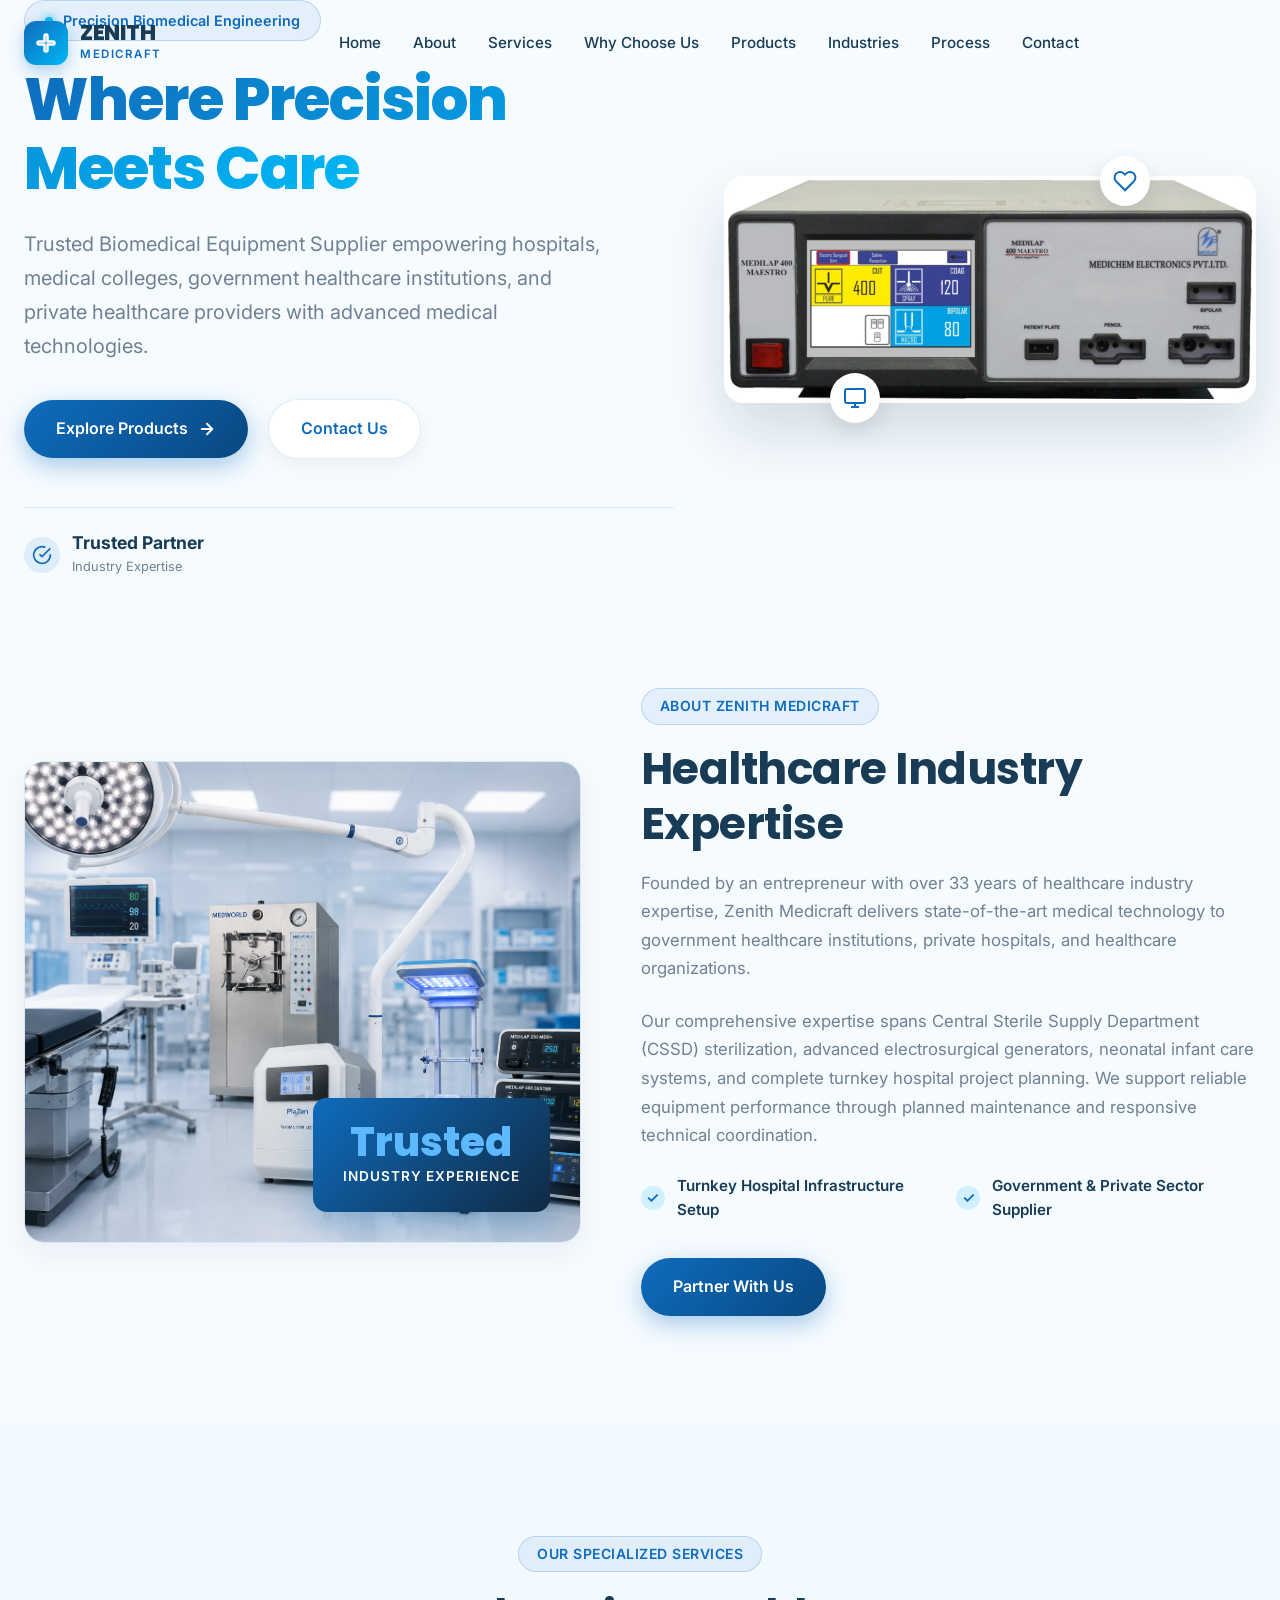
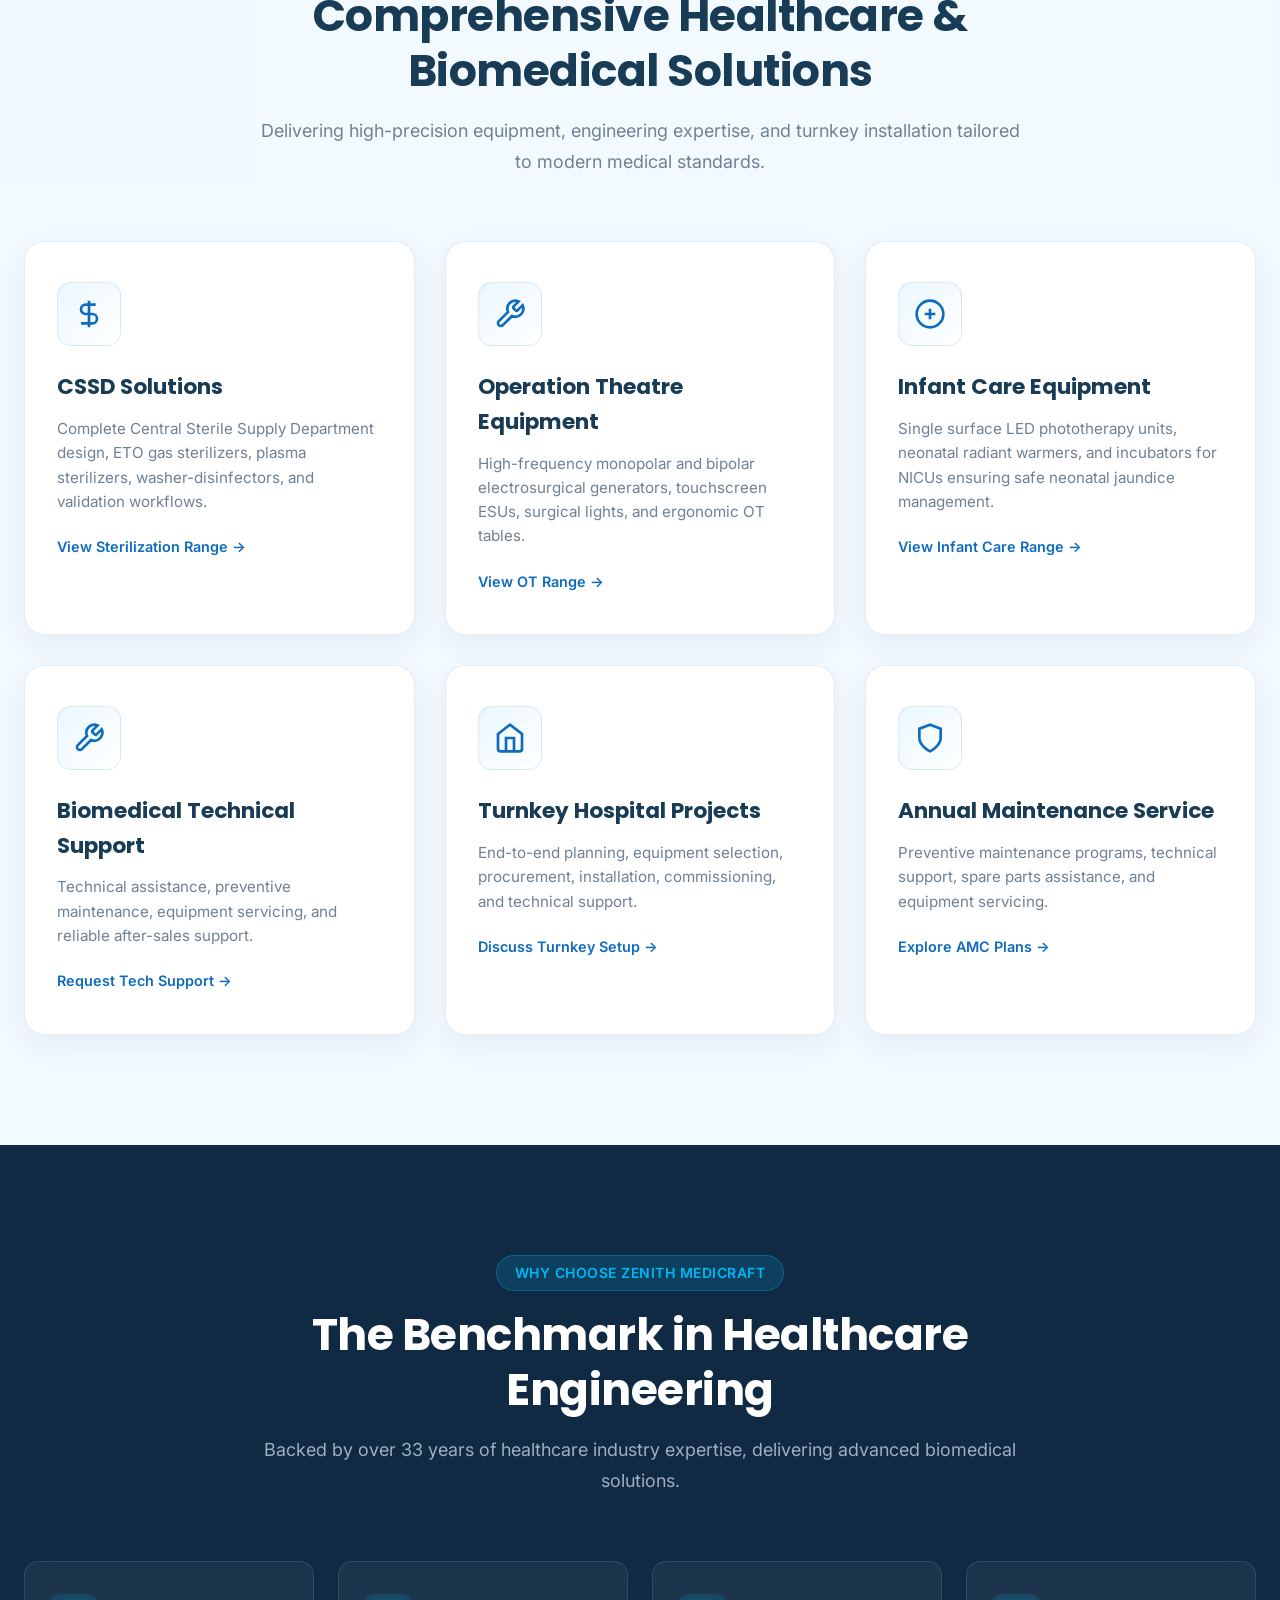
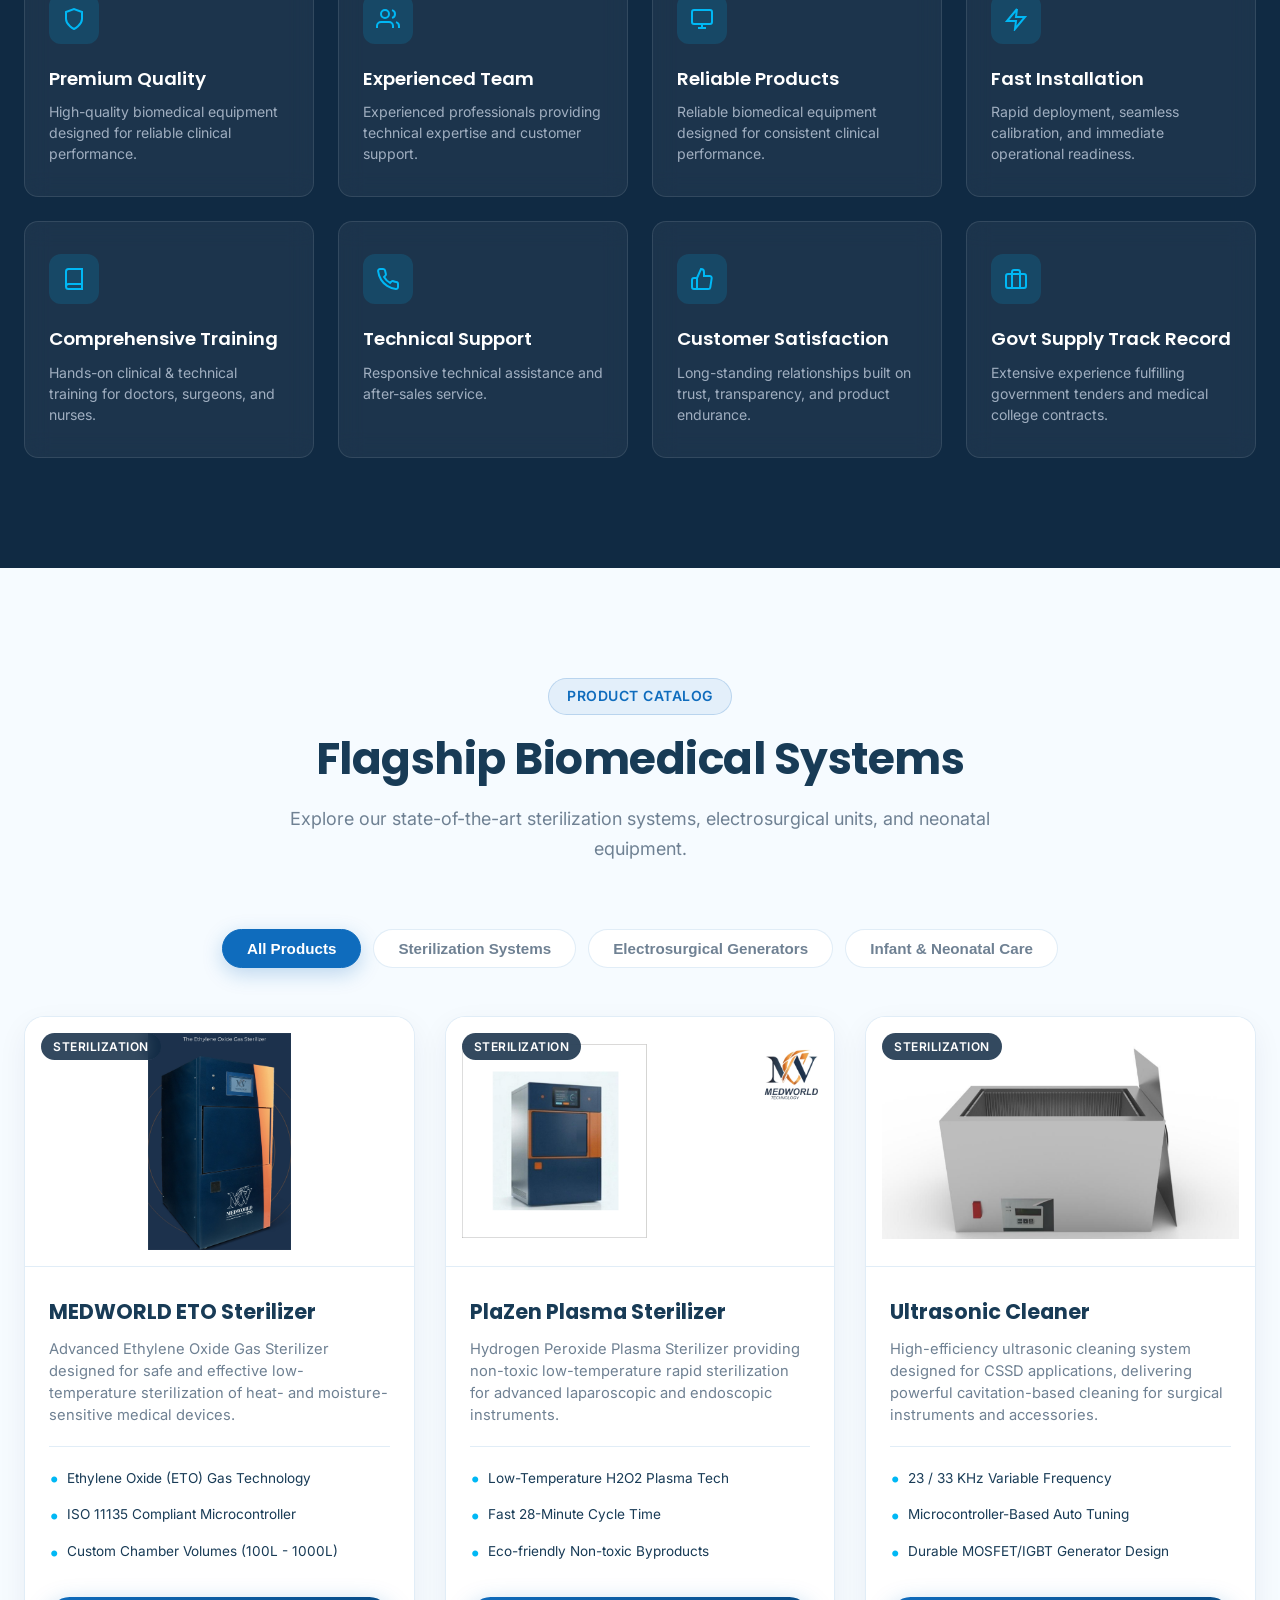
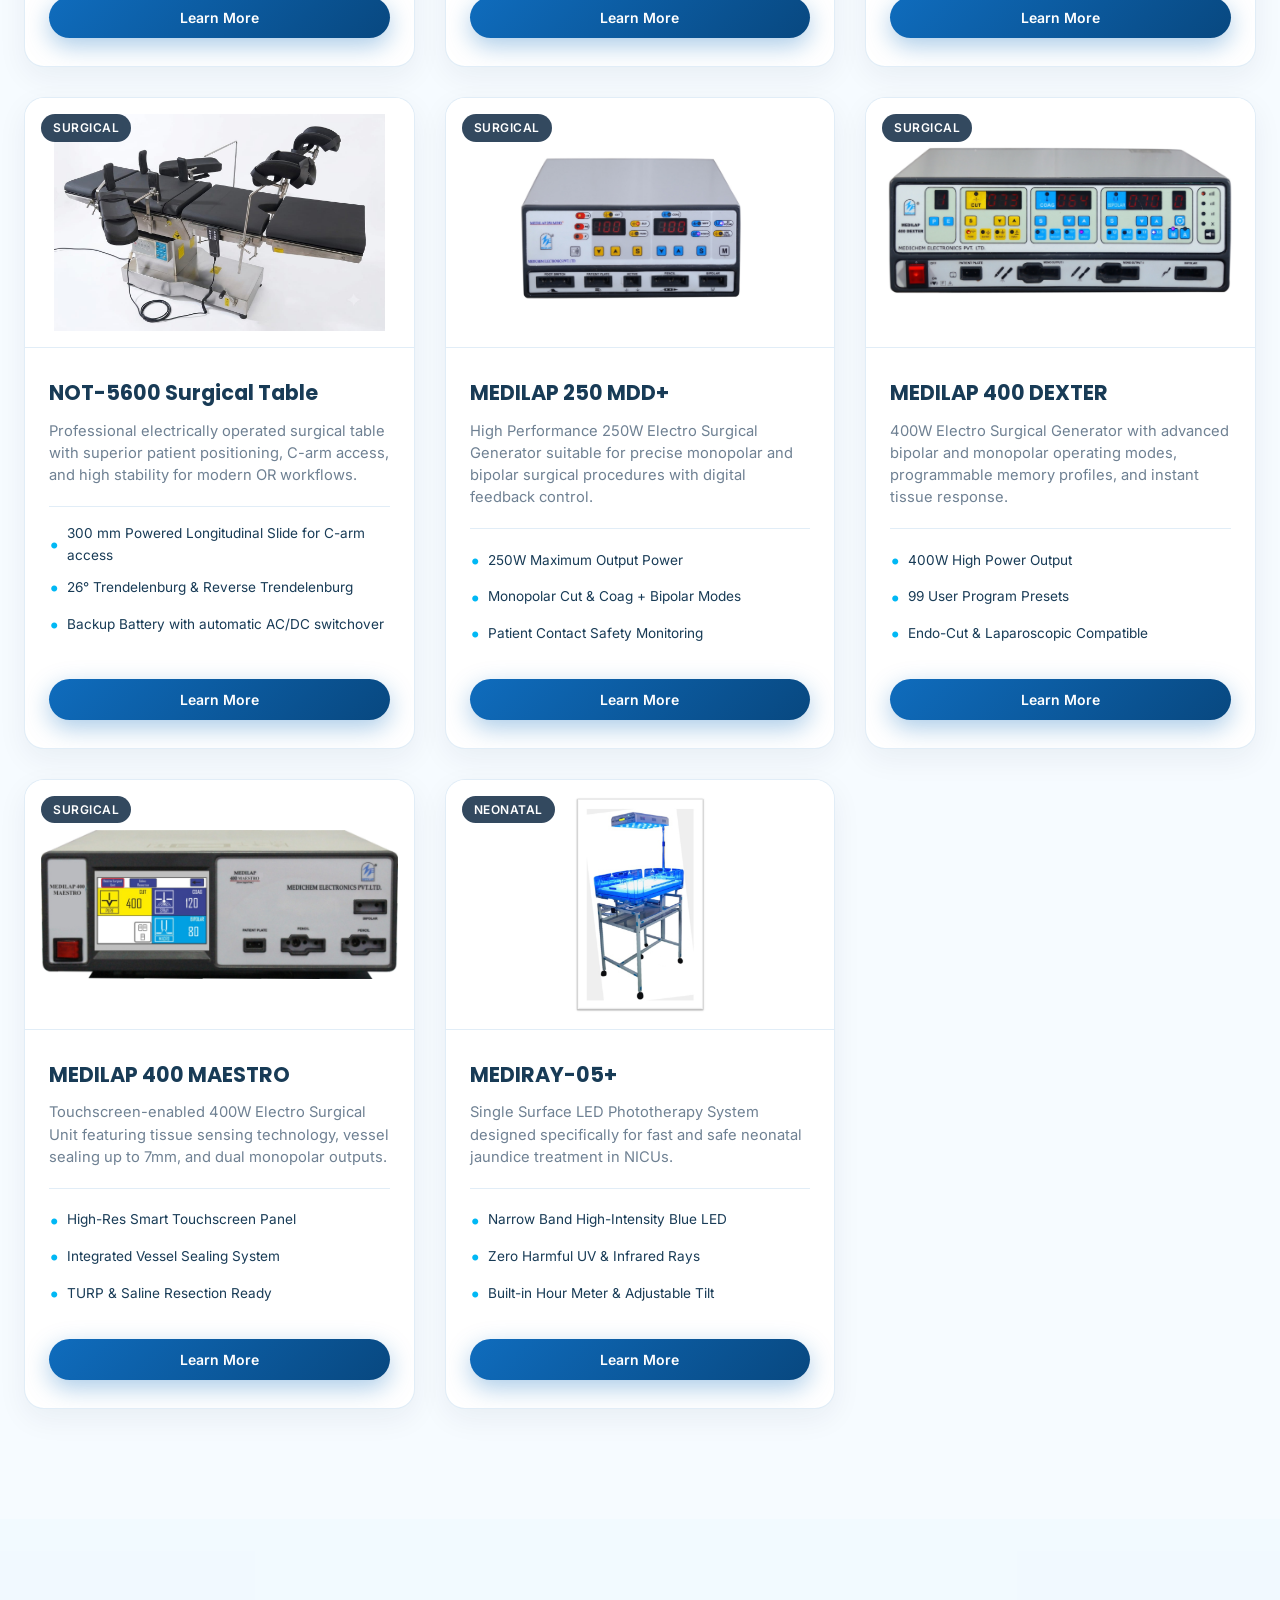
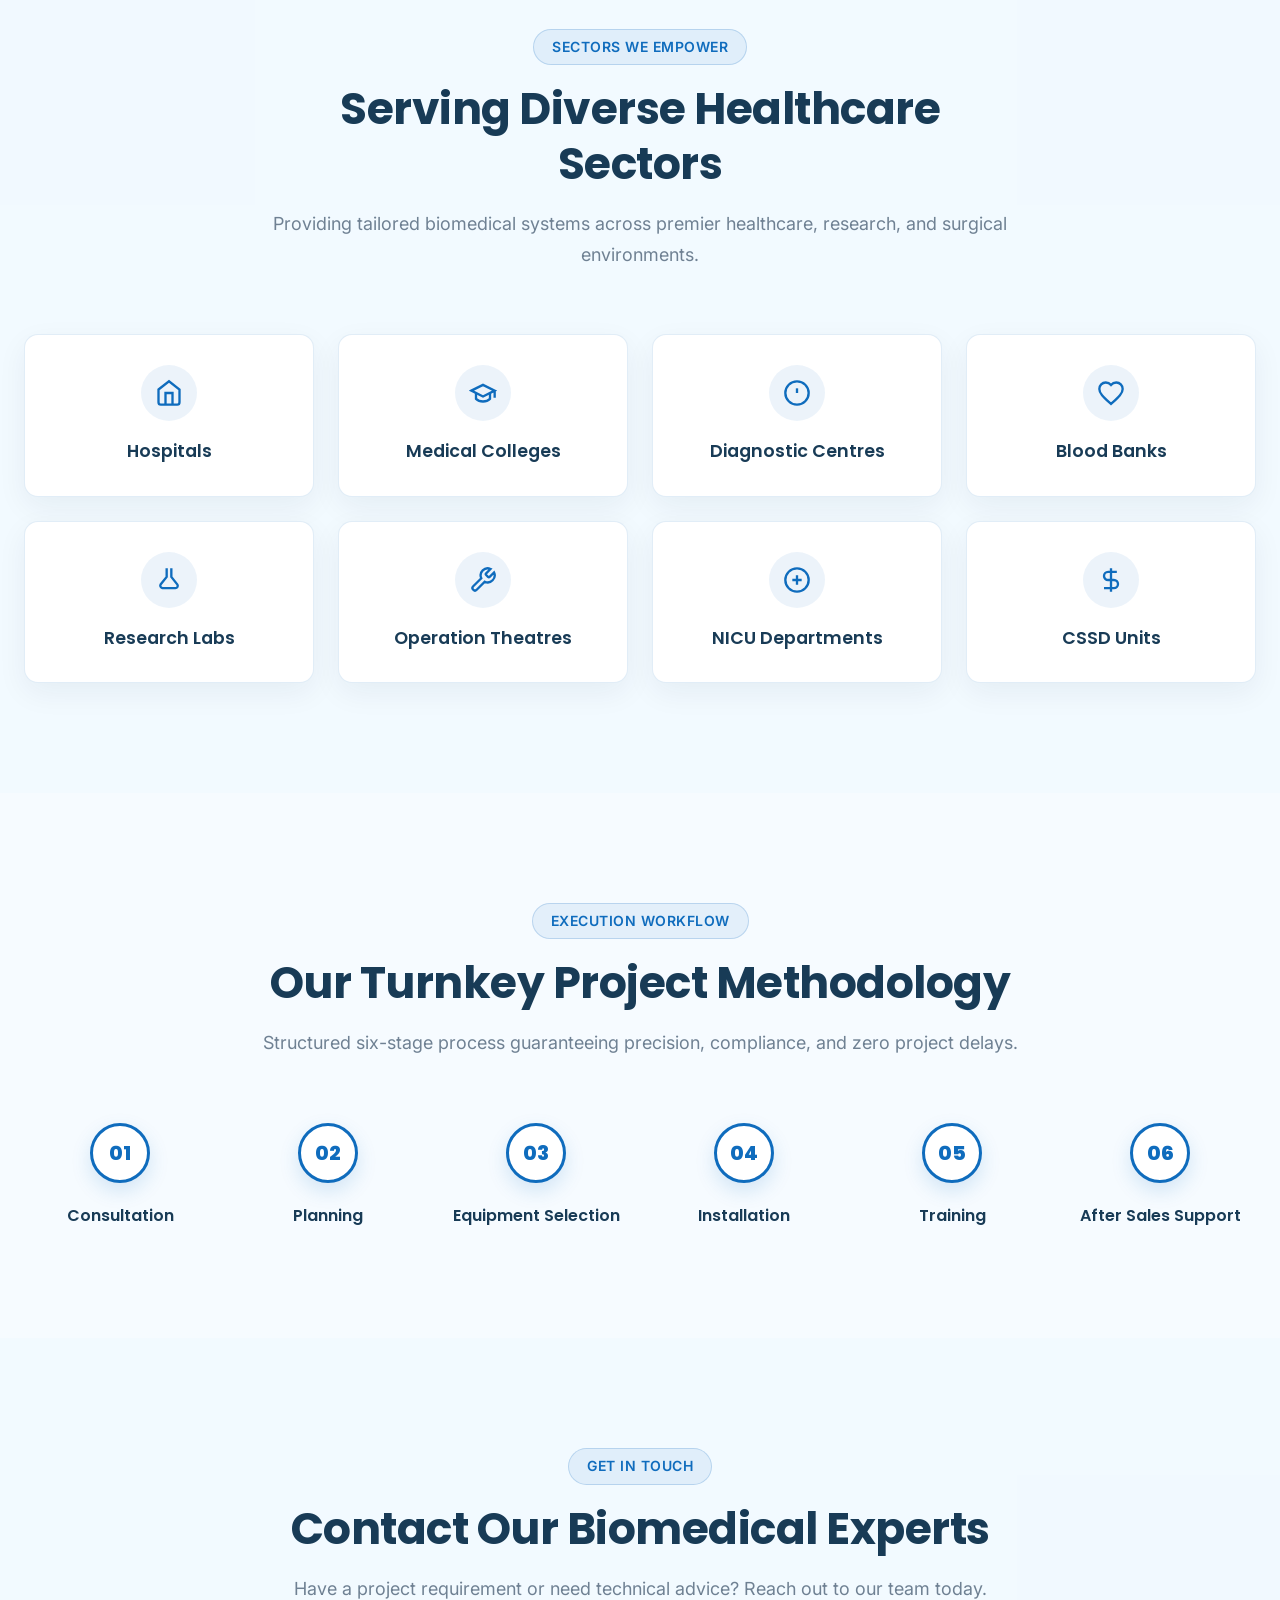
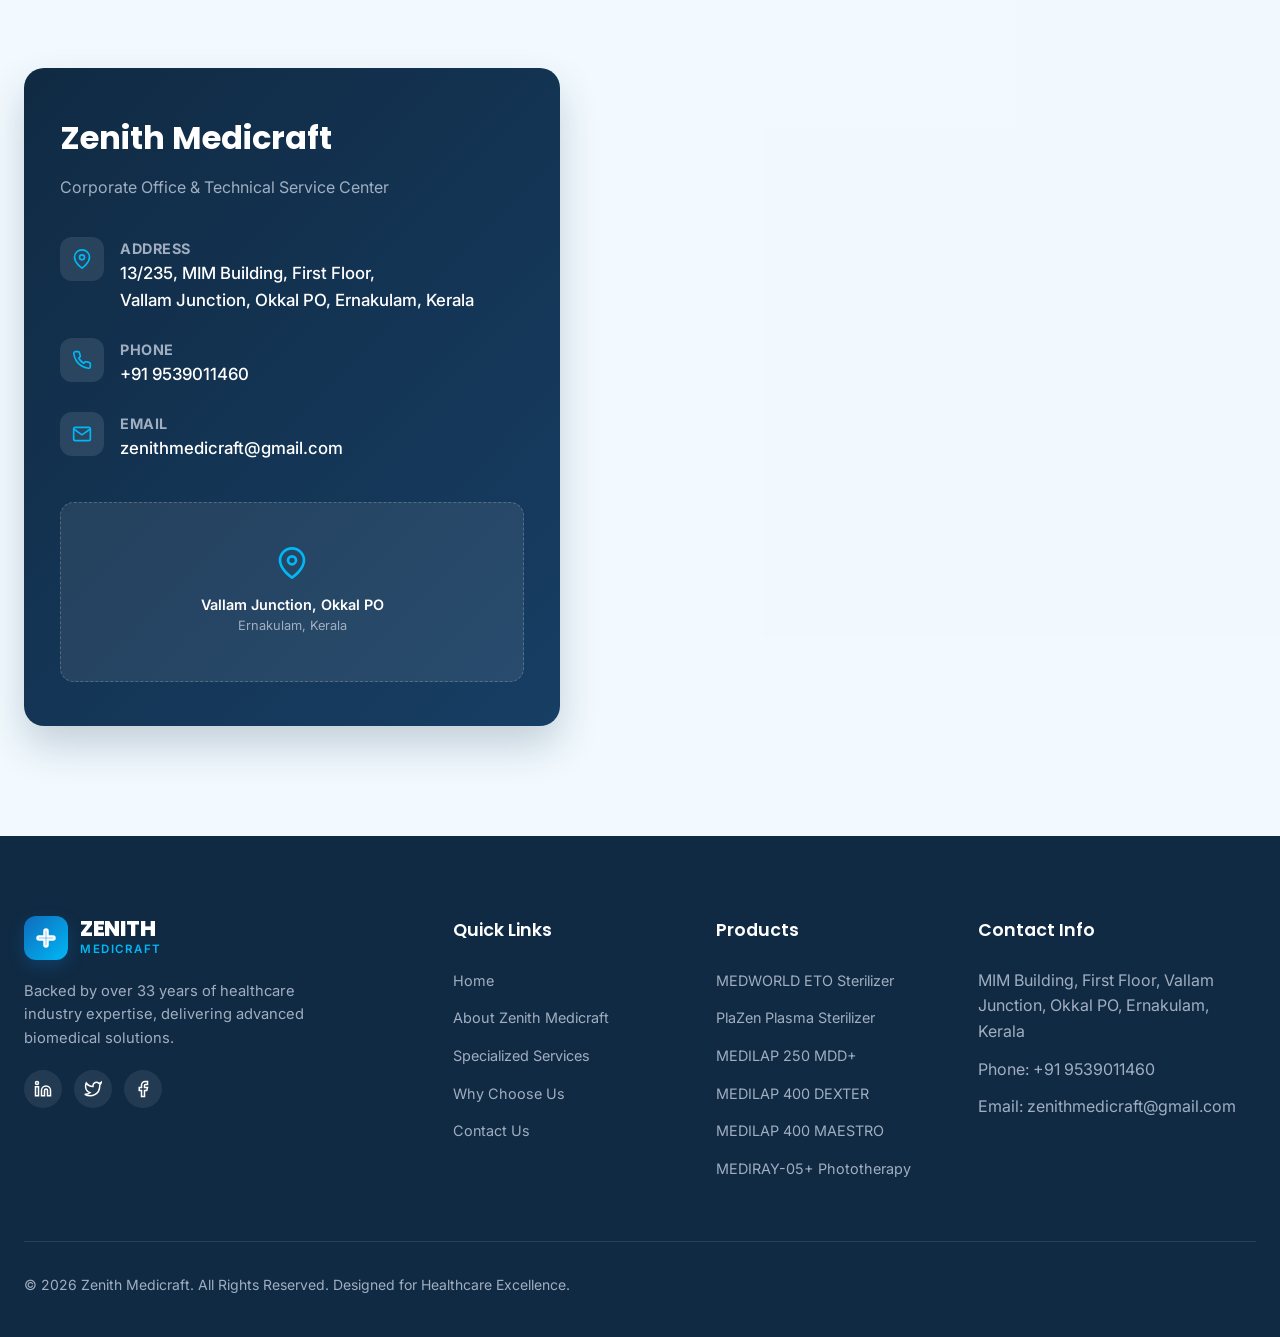
==== index.html @ 3202d935 "Small fix to product card / brochure links" ====
<!DOCTYPE html>
<html lang="en">
<head>
  <meta charset="UTF-8">
  <meta name="viewport" content="width=device-width, initial-scale=1.0">
  
  <!-- SEO & Social Meta Tags -->
  <title>Zenith Medicraft | Premium Biomedical Equipment & Healthcare Solutions Partner</title>
  <meta name="description" content="Trusted biomedical equipment supplier empowering hospitals, medical institutions, and healthcare providers with advanced medical technologies.">
  <meta name="keywords" content="Biomedical Equipment, ETO Sterilizer, Plasma Sterilizer, Electrosurgical Generator, Phototherapy, CSSD Solutions, Operation Theatre Equipment, Healthcare Partner Ernakulam Kerala">
  <meta name="author" content="Zenith Medicraft">

  <!-- Open Graph / Facebook -->
  <meta property="og:type" content="website">
  <meta property="og:title" content="Zenith Medicraft - Precision Biomedical Equipment & Healthcare Solutions">
  <meta property="og:description" content="Trusted biomedical equipment supplier empowering hospitals, medical institutions, and healthcare providers with advanced medical technologies.">
  <meta property="og:image" content="images/hero-collage.png">

  <!-- Twitter -->
  <meta name="twitter:card" content="summary_large_image">
  <meta name="twitter:title" content="Zenith Medicraft - Premium Biomedical Equipment">
  <meta name="twitter:description" content="Trusted Healthcare Solutions Partner for Government & Private Hospitals across India.">
  <meta name="twitter:image" content="images/hero-collage.png">

  <!-- Stylesheets -->
  <link rel="stylesheet" href="css/style.css">
  <link rel="stylesheet" href="css/animations.css">
  <link rel="stylesheet" href="css/responsive.css">

  <!-- Favicon -->
  <link rel="icon" type="image/svg+xml" href="data:image/svg+xml,<svg xmlns='http://www.w3.org/2000/svg' viewBox='0 0 24 24' fill='%230F6CBD'><path d='M19 10.5h-5.5V5c0-.83-.67-1.5-1.5-1.5s-1.5.67-1.5 1.5v5.5H5c-.83 0-1.5.67-1.5 1.5s.67 1.5 1.5 1.5h5.5V19c0 .83.67 1.5 1.5 1.5s1.5-.67 1.5-1.5v-5.5H19c.83 0 1.5-.67 1.5-1.5s-.67-1.5-1.5-1.5z'/></svg>">

  <!-- Schema.org Structured Data -->
  <script type="application/ld+json">
  {
    "@context": "https://schema.org",
    "@type": "MedicalBusiness",
    "name": "Zenith Medicraft",
    "description": "Trusted Biomedical Equipment Supplier & Healthcare Solutions Partner",
    "url": "https://zenithmedicraft.com",
    "telephone": "+919539011460",
    "email": "zenithmedicraft@gmail.com",
    "address": {
      "@type": "PostalAddress",
      "streetAddress": "13/235 MIM Building, First Floor, Vallam Junction",
      "addressLocality": "Okkal PO, Ernakulam",
      "addressRegion": "Kerala",
      "addressCountry": "India"
    }
  }
  </script>
</head>
<body>

  <!-- Preloader -->
  <div id="preloader">
    <div class="loader-logo">
      <svg class="heartbeat-icon" xmlns="http://www.w3.org/2000/svg" viewBox="0 0 24 24" fill="none" stroke="currentColor" stroke-width="2" stroke-linecap="round" stroke-linejoin="round">
        <path d="M22 12h-4l-3 9L9 3l-3 9H2"/>
      </svg>
      <span>ZENITH MEDICRAFT</span>
    </div>
    <div class="pulse-bar"></div>
  </div>

  <!-- Scroll Progress Indicator -->
  <div class="scroll-progress-container">
    <div class="scroll-progress-bar"></div>
  </div>

  <!-- Header / Navigation Bar -->
  <header class="navbar transparent">
    <div class="container nav-container">
      <a href="#home" class="nav-logo" aria-label="Zenith Medicraft Homepage">
        <div class="logo-icon-wrap">
          <svg xmlns="http://www.w3.org/2000/svg" width="24" height="24" viewBox="0 0 24 24" fill="none" stroke="currentColor" stroke-width="2.5" stroke-linecap="round" stroke-linejoin="round">
            <path d="M19 10.5h-5.5V5c0-.83-.67-1.5-1.5-1.5s-1.5.67-1.5 1.5v5.5H5c-.83 0-1.5.67-1.5 1.5s.67 1.5 1.5 1.5h5.5V19c0 .83.67 1.5 1.5 1.5s1.5-.67 1.5-1.5v-5.5H19c.83 0 1.5-.67 1.5-1.5s-.67-1.5-1.5-1.5z"/>
          </svg>
        </div>
        <div class="logo-text">
          <span class="logo-title">ZENITH</span>
          <span class="logo-subtitle">MEDICRAFT</span>
        </div>
      </a>

      <nav aria-label="Main Navigation">
        <ul class="nav-menu">
          <li><a href="#home" class="nav-link active">Home</a></li>
          <li><a href="#about" class="nav-link">About</a></li>
          <li><a href="#services" class="nav-link">Services</a></li>
          <li><a href="#why-us" class="nav-link">Why Choose Us</a></li>
          <li><a href="#products" class="nav-link">Products</a></li>
          <li><a href="#industries" class="nav-link">Industries</a></li>
          <li><a href="#process" class="nav-link">Process</a></li>
          <li><a href="#contact" class="nav-link">Contact</a></li>
        </ul>
      </nav>

      <div class="nav-actions">
        <button class="hamburger" id="hamburger" aria-label="Toggle Mobile Navigation">
          <span></span>
          <span></span>
          <span></span>
        </button>
      </div>
    </div>
  </header>

  <!-- Mobile Navigation Drawer Overlay -->
  <div class="mobile-menu-overlay" id="mobileOverlay"></div>
  <div class="mobile-menu" id="mobileMenu">
    <ul class="mobile-nav-list">
      <li><a href="#home" class="mobile-nav-link">Home</a></li>
      <li><a href="#about" class="mobile-nav-link">About Us</a></li>
      <li><a href="#services" class="mobile-nav-link">Services</a></li>
      <li><a href="#why-us" class="mobile-nav-link">Why Choose Us</a></li>
      <li><a href="#products" class="mobile-nav-link">Products</a></li>
      <li><a href="#industries" class="mobile-nav-link">Industries</a></li>
      <li><a href="#process" class="mobile-nav-link">Process</a></li>
      <li><a href="#contact" class="mobile-nav-link">Contact Us</a></li>
    </ul>
  </div>

  <main>
    <div class="container hero-grid">
        <div class="hero-content reveal-fade-right">
          <div class="hero-badge">
            <span class="hero-badge-pulse"></span>
            Precision Biomedical Engineering
          </div>

          <h1 class="hero-title">
            <span id="typingText" class="gradient-text">Where Precision Meets Care</span>
          </h1>

          <p class="hero-subtitle">
            Trusted Biomedical Equipment Supplier empowering hospitals, medical colleges, government healthcare institutions, and private healthcare providers with advanced medical technologies.
          </p>

          <div class="hero-actions">
            <a href="#products" class="btn btn-primary">
              Explore Products
              <svg xmlns="http://www.w3.org/2000/svg" width="18" height="18" viewBox="0 0 24 24" fill="none" stroke="currentColor" stroke-width="2.5" stroke-linecap="round" stroke-linejoin="round"><line x1="5" y1="12" x2="19" y2="12"></line><polyline points="12 5 19 12 12 19"></polyline></svg>
            </a>
            <a href="#contact" class="btn btn-secondary">Contact Us</a>
          </div>

          <div class="hero-trust-badges">
            <div class="trust-item">
              <div class="trust-icon">
                <svg xmlns="http://www.w3.org/2000/svg" width="20" height="20" viewBox="0 0 24 24" fill="none" stroke="currentColor" stroke-width="2"><path d="M22 11.08V12a10 10 0 1 1-5.93-9.14"/><polyline points="22 4 12 14.01 9 11.01"/></svg>
              </div>
              <div class="trust-text">
                <strong>Trusted Partner</strong>
                <span>Industry Expertise</span>
              </div>
            </div>
          </div>
        </div>

        <div class="hero-visual reveal-fade-left">
          <div class="hero-image-wrapper">
            <img src="images/hero-equipment.jpg" alt="Zenith Medicraft Biomedical Equipment" loading="eager" width="600" height="450">
          </div>

          <!-- Floating Badges -->
          <!-- Floating Medical Icons -->
          <div class="floating-svg-icon floating-svg-1">
            <svg xmlns="http://www.w3.org/2000/svg" width="24" height="24" viewBox="0 0 24 24" fill="none" stroke="currentColor" stroke-width="2"><path d="M20.84 4.61a5.5 5.5 0 0 0-7.78 0L12 5.67l-1.06-1.06a5.5 5.5 0 0 0-7.78 7.78l1.06 1.06L12 21.23l7.78-7.78 1.06-1.06a5.5 5.5 0 0 0 0-7.78z"/></svg>
          </div>
          <div class="floating-svg-icon floating-svg-2">
            <svg xmlns="http://www.w3.org/2000/svg" width="24" height="24" viewBox="0 0 24 24" fill="none" stroke="currentColor" stroke-width="2"><rect x="2" y="3" width="20" height="14" rx="2" ry="2"/><line x1="8" y1="21" x2="16" y2="21"/><line x1="12" y1="17" x2="12" y2="21"/></svg>
          </div>
        </div>
      </div>

      <div class="wave-divider">
        <svg viewBox="0 0 1200 120" preserveAspectRatio="none">
          <path d="M0,0 C150,90 350,-40 500,40 C650,120 900,10 1200,60 L1200,120 L0,120 Z" fill="#F6FBFF"></path>
        </svg>
      </div>
    </section>

    <!-- ABOUT SECTION -->
    <section id="about" class="section-padding">
      <div class="container">
        <div class="about-grid">
          <div class="about-image-column reveal-fade-right">
            <div class="about-image-card">
              <img src="images/theme-image.png" alt="Zenith Medicraft Biomedical Equipment" loading="lazy" width="550" height="480">
              <div class="about-experience-badge">
                <h3>Trusted</h3>
                <p>Industry Experience</p>
              </div>
            </div>
          </div>

          <div class="about-content-column reveal-fade-left">
            <div class="section-badge">About Zenith Medicraft</div>
            <h2 class="section-title">Healthcare Industry Expertise</h2>
            <p class="about-text">
              Founded by an entrepreneur with over 33 years of healthcare industry expertise, Zenith Medicraft delivers state-of-the-art medical technology to government healthcare institutions, private hospitals, and healthcare organizations.
            </p>
            <p class="about-text">
              Our comprehensive expertise spans Central Sterile Supply Department (CSSD) sterilization, advanced electrosurgical generators, neonatal infant care systems, and complete turnkey hospital project planning. We support reliable equipment performance through planned maintenance and responsive technical coordination.
            </p>

            <ul class="about-features-list">
              <li class="about-feature-item">
                <div class="feature-check-icon">✓</div>
                Turnkey Hospital Infrastructure Setup
              </li>
              <li class="about-feature-item">
                <div class="feature-check-icon">✓</div>
                Government & Private Sector Supplier
              </li>
            </ul>

            <a href="#contact" class="btn btn-primary">Partner With Us</a>
          </div>
        </div>

      </div>
    </section>

    <!-- SERVICES SECTION -->
    <section id="services" class="section-padding" style="background: rgba(234, 247, 255, 0.4);">
      <div class="container">
        <div class="section-header reveal-fade-up">
          <div class="section-badge">Our Specialized Services</div>
          <h2 class="section-title">Comprehensive Healthcare & Biomedical Solutions</h2>
          <p class="section-subtitle">Delivering high-precision equipment, engineering expertise, and turnkey installation tailored to modern medical standards.</p>
        </div>

        <div class="services-grid">
          <!-- Service 1 -->
          <div class="service-card reveal-fade-up">
            <div class="service-icon-wrapper">
              <svg xmlns="http://www.w3.org/2000/svg" width="32" height="32" viewBox="0 0 24 24" fill="none" stroke="currentColor" stroke-width="2"><path d="M12 2v20M17 5H9.5a3.5 3.5 0 0 0 0 7h5a3.5 3.5 0 0 1 0 7H6"/></svg>
            </div>
            <h3 class="service-title">CSSD Solutions</h3>
            <p class="service-desc">Complete Central Sterile Supply Department design, ETO gas sterilizers, plasma sterilizers, washer-disinfectors, and validation workflows.</p>
            <a href="#products" class="service-link">View Sterilization Range &rarr;</a>
          </div>

          <!-- Service 2 -->
          <div class="service-card reveal-fade-up delay-100">
            <div class="service-icon-wrapper">
              <svg xmlns="http://www.w3.org/2000/svg" width="32" height="32" viewBox="0 0 24 24" fill="none" stroke="currentColor" stroke-width="2"><path d="M14.7 6.3a1 1 0 0 0 0 1.4l1.6 1.6a1 1 0 0 0 1.4 0l3.77-3.77a6 6 0 0 1-7.94 7.94l-6.91 6.91a2.12 2.12 0 0 1-3-3l6.91-6.91a6 6 0 0 1 7.94-7.94l-3.76 3.76z"/></svg>
            </div>
            <h3 class="service-title">Operation Theatre Equipment</h3>
            <p class="service-desc">High-frequency monopolar and bipolar electrosurgical generators, touchscreen ESUs, surgical lights, and ergonomic OT tables.</p>
            <a href="#products" class="service-link">View OT Range &rarr;</a>
          </div>

          <!-- Service 3 -->
          <div class="service-card reveal-fade-up delay-200">
            <div class="service-icon-wrapper">
              <svg xmlns="http://www.w3.org/2000/svg" width="32" height="32" viewBox="0 0 24 24" fill="none" stroke="currentColor" stroke-width="2"><circle cx="12" cy="12" r="10"/><path d="M12 8v8M8 12h8"/></svg>
            </div>
            <h3 class="service-title">Infant Care Equipment</h3>
            <p class="service-desc">Single surface LED phototherapy units, neonatal radiant warmers, and incubators for NICUs ensuring safe neonatal jaundice management.</p>
            <a href="#products" class="service-link">View Infant Care Range &rarr;</a>
          </div>

          <!-- Service 4 -->
          <div class="service-card reveal-fade-up">
            <div class="service-icon-wrapper">
              <svg xmlns="http://www.w3.org/2000/svg" width="32" height="32" viewBox="0 0 24 24" fill="none" stroke="currentColor" stroke-width="2"><path d="M14.7 6.3a1 1 0 0 0 0 1.4l1.6 1.6a1 1 0 0 0 1.4 0l3.77-3.77a6 6 0 0 1-7.94 7.94l-6.91 6.91a2.12 2.12 0 0 1-3-3l6.91-6.91a6 6 0 0 1 7.94-7.94l-3.76 3.76z"/></svg>
            </div>
            <h3 class="service-title">Biomedical Technical Support</h3>
            <p class="service-desc">Technical assistance, preventive maintenance, equipment servicing, and reliable after-sales support.</p>
            <a href="#contact" class="service-link">Request Tech Support &rarr;</a>
          </div>

          <!-- Service 5 -->
          <div class="service-card reveal-fade-up delay-100">
            <div class="service-icon-wrapper">
              <svg xmlns="http://www.w3.org/2000/svg" width="32" height="32" viewBox="0 0 24 24" fill="none" stroke="currentColor" stroke-width="2"><path d="M3 9l9-7 9 7v11a2 2 0 0 1-2 2H5a2 2 0 0 1-2-2z"/><polyline points="9 22 9 12 15 12 15 22"/></svg>
            </div>
            <h3 class="service-title">Turnkey Hospital Projects</h3>
            <p class="service-desc">End-to-end planning, equipment selection, procurement, installation, commissioning, and technical support.</p>
            <a href="#contact" class="service-link">Discuss Turnkey Setup &rarr;</a>
          </div>

          <!-- Service 6 -->
          <div class="service-card reveal-fade-up delay-200">
            <div class="service-icon-wrapper">
              <svg xmlns="http://www.w3.org/2000/svg" width="32" height="32" viewBox="0 0 24 24" fill="none" stroke="currentColor" stroke-width="2"><path d="M12 22s8-4 8-10V5l-8-3-8 3v7c0 6 8 10 8 10z"/></svg>
            </div>
            <h3 class="service-title">Annual Maintenance Service</h3>
            <p class="service-desc">Preventive maintenance programs, technical support, spare parts assistance, and equipment servicing.</p>
            <a href="#contact" class="service-link">Explore AMC Plans &rarr;</a>
          </div>
        </div>
      </div>
    </section>

    <!-- WHY CHOOSE US SECTION -->
    <section id="why-us" class="why-us-section section-padding">
      <div class="container">
        <div class="section-header reveal-fade-up">
          <div class="section-badge" style="background: rgba(0, 184, 245, 0.15); border-color: rgba(0, 184, 245, 0.3); color: var(--accent);">Why Choose Zenith Medicraft</div>
          <h2 class="section-title">The Benchmark in Healthcare Engineering</h2>
          <p class="section-subtitle">Backed by over 33 years of healthcare industry expertise, delivering advanced biomedical solutions.</p>
        </div>

        <div class="why-grid">
          <div class="why-card reveal-fade-up">
            <div class="why-icon">
              <svg xmlns="http://www.w3.org/2000/svg" width="24" height="24" viewBox="0 0 24 24" fill="none" stroke="currentColor" stroke-width="2"><path d="M12 22s8-4 8-10V5l-8-3-8 3v7c0 6 8 10 8 10z"/></svg>
            </div>
            <h4>Premium Quality</h4>
            <p>High-quality biomedical equipment designed for reliable clinical performance.</p>
          </div>

          <div class="why-card reveal-fade-up delay-100">
            <div class="why-icon">
              <svg xmlns="http://www.w3.org/2000/svg" width="24" height="24" viewBox="0 0 24 24" fill="none" stroke="currentColor" stroke-width="2"><path d="M17 21v-2a4 4 0 0 0-4-4H5a4 4 0 0 0-4 4v2"/><circle cx="9" cy="7" r="4"/><path d="M23 21v-2a4 4 0 0 0-3-3.87"/><path d="M16 3.13a4 4 0 0 1 0 7.75"/></svg>
            </div>
            <h4>Experienced Team</h4>
            <p>Experienced professionals providing technical expertise and customer support.</p>
          </div>

          <div class="why-card reveal-fade-up delay-200">
            <div class="why-icon">
              <svg xmlns="http://www.w3.org/2000/svg" width="24" height="24" viewBox="0 0 24 24" fill="none" stroke="currentColor" stroke-width="2"><rect x="2" y="3" width="20" height="14" rx="2" ry="2"/><line x1="8" y1="21" x2="16" y2="21"/><line x1="12" y1="17" x2="12" y2="21"/></svg>
            </div>
            <h4>Reliable Products</h4>
            <p>Reliable biomedical equipment designed for consistent clinical performance.</p>
          </div>

          <div class="why-card reveal-fade-up delay-300">
            <div class="why-icon">
              <svg xmlns="http://www.w3.org/2000/svg" width="24" height="24" viewBox="0 0 24 24" fill="none" stroke="currentColor" stroke-width="2"><polyline points="13 2 3 14 12 14 11 22 21 10 12 10 13 2"/></svg>
            </div>
            <h4>Fast Installation</h4>
            <p>Rapid deployment, seamless calibration, and immediate operational readiness.</p>
          </div>

          <div class="why-card reveal-fade-up">
            <div class="why-icon">
              <svg xmlns="http://www.w3.org/2000/svg" width="24" height="24" viewBox="0 0 24 24" fill="none" stroke="currentColor" stroke-width="2"><path d="M4 19.5A2.5 2.5 0 0 1 6.5 17H20"/><path d="M6.5 2H20v20H6.5A2.5 2.5 0 0 1 4 19.5v-15A2.5 2.5 0 0 1 6.5 2z"/></svg>
            </div>
            <h4>Comprehensive Training</h4>
            <p>Hands-on clinical & technical training for doctors, surgeons, and nurses.</p>
          </div>

          <div class="why-card reveal-fade-up delay-100">
            <div class="why-icon">
              <svg xmlns="http://www.w3.org/2000/svg" width="24" height="24" viewBox="0 0 24 24" fill="none" stroke="currentColor" stroke-width="2"><path d="M22 16.92v3a2 2 0 0 1-2.18 2 19.79 19.79 0 0 1-8.63-3.07 19.5 19.5 0 0 1-6-6 19.79 19.79 0 0 1-3.07-8.67A2 2 0 0 1 4.11 2h3a2 2 0 0 1 2 1.72 12.84 12.84 0 0 0 .7 2.81 2 2 0 0 1-.45 2.11L8.09 9.91a16 16 0 0 0 6 6l1.27-1.27a2 2 0 0 1 2.11-.45 12.84 12.84 0 0 0 2.81.7A2 2 0 0 1 22 16.92z"/></svg>
            </div>
            <h4>Technical Support</h4>
            <p>Responsive technical assistance and after-sales service.</p>
          </div>

          <div class="why-card reveal-fade-up delay-200">
            <div class="why-icon">
              <svg xmlns="http://www.w3.org/2000/svg" width="24" height="24" viewBox="0 0 24 24" fill="none" stroke="currentColor" stroke-width="2"><path d="M14 9V5a3 3 0 0 0-3-3l-4 9v11h11.28a2 2 0 0 0 2-1.7l1.38-9a2 2 0 0 0-2-2.3zM7 22H4a2 2 0 0 1-2-2v-7a2 2 0 0 1 2-2h3"/></svg>
            </div>
            <h4>Customer Satisfaction</h4>
            <p>Long-standing relationships built on trust, transparency, and product endurance.</p>
          </div>

          <div class="why-card reveal-fade-up delay-300">
            <div class="why-icon">
              <svg xmlns="http://www.w3.org/2000/svg" width="24" height="24" viewBox="0 0 24 24" fill="none" stroke="currentColor" stroke-width="2"><rect x="2" y="7" width="20" height="14" rx="2" ry="2"/><path d="M16 21V5a2 2 0 0 0-2-2h-4a2 2 0 0 0-2 2v16"/></svg>
            </div>
            <h4>Govt Supply Track Record</h4>
            <p>Extensive experience fulfilling government tenders and medical college contracts.</p>
          </div>
        </div>
      </div>
    </section>

    <!-- PRODUCTS SHOWCASE SECTION -->
    <section id="products" class="section-padding">
      <div class="container">
        <div class="section-header reveal-fade-up">
          <div class="section-badge">Product Catalog</div>
          <h2 class="section-title">Flagship Biomedical Systems</h2>
          <p class="section-subtitle">Explore our state-of-the-art sterilization systems, electrosurgical units, and neonatal equipment.</p>
        </div>

        <!-- Filter Tabs -->
        <div class="product-filters reveal-fade-up">
          <button class="filter-btn active" data-filter="all">All Products</button>
          <button class="filter-btn" data-filter="sterilization">Sterilization Systems</button>
          <button class="filter-btn" data-filter="electrosurgical">Electrosurgical Generators</button>
          <button class="filter-btn" data-filter="infantcare">Infant & Neonatal Care</button>
        </div>

        <!-- Products Grid -->
        <div class="products-grid">
          <!-- PRODUCT 1 -->
          <article class="product-card reveal-fade-up" data-category="sterilization">
            <div class="product-image-wrap">
              <span class="product-tag">Sterilization</span>
              <img src="images/eto-sterilizer.jpg" alt="MEDWORLD ETO Sterilizer" loading="lazy" width="400" height="240">
            </div>
            <div class="product-content">
              <h3 class="product-title">MEDWORLD ETO Sterilizer</h3>
              <p class="product-desc">Advanced Ethylene Oxide Gas Sterilizer designed for safe and effective low-temperature sterilization of heat- and moisture-sensitive medical devices.</p>
              <ul class="product-specs">
                <li>Ethylene Oxide (ETO) Gas Technology</li>
                <li>ISO 11135 Compliant Microcontroller</li>
                <li>Custom Chamber Volumes (100L - 1000L)</li>
              </ul>
              <div class="product-actions">
                <!-- <a href="brochures/MEDWORLD BROCHURE 01-1 (1).pdf" target="_blank" class="btn btn-secondary">View Brochure</a> -->
                <button class="btn btn-primary btn-learn-more" data-product-id="1">Learn More</button>
              </div>
            </div>
          </article>

          <!-- PRODUCT 2 -->
          <article class="product-card reveal-fade-up delay-100" data-category="sterilization">
            <div class="product-image-wrap">
              <span class="product-tag">Sterilization</span>
              <img src="images/plasma-sterilizer.jpg" alt="PlaZen Plasma Sterilizer" loading="lazy" width="400" height="240">
            </div>
            <div class="product-content">
              <h3 class="product-title">PlaZen Plasma Sterilizer</h3>
              <p class="product-desc">Hydrogen Peroxide Plasma Sterilizer providing non-toxic low-temperature rapid sterilization for advanced laparoscopic and endoscopic instruments.</p>
              <ul class="product-specs">
                <li>Low-Temperature H2O2 Plasma Tech</li>
                <li>Fast 28-Minute Cycle Time</li>
                <li>Eco-friendly Non-toxic Byproducts</li>
              </ul>
              <div class="product-actions">
                <!-- <a href="brochures/PlaZen MEDWORLD_New-1 (1).pdf" target="_blank" class="btn btn-secondary">View Brochure</a> -->
                <button class="btn btn-primary btn-learn-more" data-product-id="2">Learn More</button>
              </div>
            </div>
          </article>

          <!-- PRODUCT 3 -->
          <article class="product-card reveal-fade-up" data-category="sterilization">
            <div class="product-image-wrap">
              <span class="product-tag">Sterilization</span>
              <img src="images/ultrasonic cleaner.png" alt="Ultrasonic Cleaner" loading="lazy" width="400" height="240">
            </div>
            <div class="product-content">
              <h3 class="product-title">Ultrasonic Cleaner</h3>
              <p class="product-desc">High-efficiency ultrasonic cleaning system designed for CSSD applications, delivering powerful cavitation-based cleaning for surgical instruments and accessories.</p>
              <ul class="product-specs">
                <li>23 / 33 KHz Variable Frequency</li>
                <li>Microcontroller-Based Auto Tuning</li>
                <li>Durable MOSFET/IGBT Generator Design</li>
              </ul>
              <div class="product-actions">
                <!-- <a href="#contact" class="btn btn-secondary">Request Brochure</a> -->
                <button class="btn btn-primary btn-learn-more" data-product-id="7">Learn More</button>
              </div>
            </div>
          </article>

          <article class="product-card reveal-fade-up delay-100" data-category="surgical">
            <div class="product-image-wrap">
              <span class="product-tag">Surgical</span>
              <img src="images/operatio theatre tables.jpeg" alt="NOT-5600 Surgical Table" loading="lazy" width="400" height="240">
            </div>
            <div class="product-content">
              <h3 class="product-title">NOT-5600 Surgical Table</h3>
              <p class="product-desc">Professional electrically operated surgical table with superior patient positioning, C-arm access, and high stability for modern OR workflows.</p>
              <ul class="product-specs">
                <li>300 mm Powered Longitudinal Slide for C-arm access</li>
                <li>26° Trendelenburg &amp; Reverse Trendelenburg</li>
                <li>Backup Battery with automatic AC/DC switchover</li>
              </ul>
              <div class="product-actions">
                <!-- <a href="#contact" class="btn btn-secondary">Request Brochure</a> -->
                <button class="btn btn-primary btn-learn-more" data-product-id="8">Learn More</button>
              </div>
            </div>
          </article>

          <!-- PRODUCT 4 -->
          <article class="product-card reveal-fade-up delay-200" data-category="electrosurgical">
            <div class="product-image-wrap">
              <span class="product-tag">Surgical</span>
              <img src="images/medilap-250.jpg" alt="MEDILAP 250 MDD+ Generator" loading="lazy" width="400" height="240">
            </div>
            <div class="product-content">
              <h3 class="product-title">MEDILAP 250 MDD+</h3>
              <p class="product-desc">High Performance 250W Electro Surgical Generator suitable for precise monopolar and bipolar surgical procedures with digital feedback control.</p>
              <ul class="product-specs">
                <li>250W Maximum Output Power</li>
                <li>Monopolar Cut & Coag + Bipolar Modes</li>
                <li>Patient Contact Safety Monitoring</li>
              </ul>
              <div class="product-actions">
                <!-- <a href="brochures/MEDILAP 250 MDD+.pdf" target="_blank" class="btn btn-secondary">View Brochure</a> -->
                <button class="btn btn-primary btn-learn-more" data-product-id="3">Learn More</button>
              </div>
            </div>
          </article>

          <!-- PRODUCT 4 -->
          <article class="product-card reveal-fade-up" data-category="electrosurgical">
            <div class="product-image-wrap">
              <span class="product-tag">Surgical</span>
              <img src="images/medilap-400-dexter.jpg" alt="MEDILAP 400 DEXTER" loading="lazy" width="400" height="240">
            </div>
            <div class="product-content">
              <h3 class="product-title">MEDILAP 400 DEXTER</h3>
              <p class="product-desc">400W Electro Surgical Generator with advanced bipolar and monopolar operating modes, programmable memory profiles, and instant tissue response.</p>
              <ul class="product-specs">
                <li>400W High Power Output</li>
                <li>99 User Program Presets</li>
                <li>Endo-Cut & Laparoscopic Compatible</li>
              </ul>
              <div class="product-actions">
                <!-- <a href="brochures/ELECTRO SURGICAL UNIT 400 DEXTER.pdf" target="_blank" class="btn btn-secondary">View Brochure</a> -->
                <button class="btn btn-primary btn-learn-more" data-product-id="4">Learn More</button>
              </div>
            </div>
          </article>

          <!-- PRODUCT 5 -->
          <article class="product-card reveal-fade-up delay-100" data-category="electrosurgical">
            <div class="product-image-wrap">
              <span class="product-tag">Surgical</span>
              <img src="images/medilap-400-maestro.jpg" alt="MEDILAP 400 MAESTRO" loading="lazy" width="400" height="240">
            </div>
            <div class="product-content">
              <h3 class="product-title">MEDILAP 400 MAESTRO</h3>
              <p class="product-desc">Touchscreen-enabled 400W Electro Surgical Unit featuring tissue sensing technology, vessel sealing up to 7mm, and dual monopolar outputs.</p>
              <ul class="product-specs">
                <li>High-Res Smart Touchscreen Panel</li>
                <li>Integrated Vessel Sealing System</li>
                <li>TURP & Saline Resection Ready</li>
              </ul>
              <div class="product-actions">
                <!-- <a href="brochures/ELECTRO SURGICAL UNIT 400 MAESTRO.pdf" target="_blank" class="btn btn-secondary">View Brochure</a> -->
                <button class="btn btn-primary btn-learn-more" data-product-id="5">Learn More</button>
              </div>
            </div>
          </article>

          <!-- PRODUCT 6 -->
          <article class="product-card reveal-fade-up delay-200" data-category="infantcare">
            <div class="product-image-wrap">
              <span class="product-tag">Neonatal</span>
              <img src="images/phototherapy-mediray.jpg" alt="MEDIRAY-05+ Phototherapy System" loading="lazy" width="400" height="240">
            </div>
            <div class="product-content">
              <h3 class="product-title">MEDIRAY-05+</h3>
              <p class="product-desc">Single Surface LED Phototherapy System designed specifically for fast and safe neonatal jaundice treatment in NICUs.</p>
              <ul class="product-specs">
                <li>Narrow Band High-Intensity Blue LED</li>
                <li>Zero Harmful UV & Infrared Rays</li>
                <li>Built-in Hour Meter & Adjustable Tilt</li>
              </ul>
              <div class="product-actions">
                <!-- <a href="brochures/PHOTO THERAPY (MEDIRAY -05+).pdf" target="_blank" class="btn btn-secondary">View Brochure</a> -->
                <button class="btn btn-primary btn-learn-more" data-product-id="6">Learn More</button>
              </div>
            </div>
          </article>
        </div>
      </div>
    </section>

    <!-- INDUSTRIES SERVED SECTION -->
    <section id="industries" class="section-padding" style="background: rgba(234, 247, 255, 0.4);">
      <div class="container">
        <div class="section-header reveal-fade-up">
          <div class="section-badge">Sectors We Empower</div>
          <h2 class="section-title">Serving Diverse Healthcare Sectors</h2>
          <p class="section-subtitle">Providing tailored biomedical systems across premier healthcare, research, and surgical environments.</p>
        </div>

        <div class="industries-grid">
          <div class="industry-card reveal-fade-up">
            <div class="industry-icon">
              <svg xmlns="http://www.w3.org/2000/svg" width="28" height="28" viewBox="0 0 24 24" fill="none" stroke="currentColor" stroke-width="2"><path d="M3 9l9-7 9 7v11a2 2 0 0 1-2 2H5a2 2 0 0 1-2-2z"/><polyline points="9 22 9 12 15 12 15 22"/></svg>
            </div>
            <h4>Hospitals</h4>
          </div>

          <div class="industry-card reveal-fade-up delay-100">
            <div class="industry-icon">
              <svg xmlns="http://www.w3.org/2000/svg" width="28" height="28" viewBox="0 0 24 24" fill="none" stroke="currentColor" stroke-width="2"><path d="M22 10v6M2 10l10-5 10 5-10 5z"/><path d="M6 12v5c3 3 9 3 12 0v-5"/></svg>
            </div>
            <h4>Medical Colleges</h4>
          </div>

          <div class="industry-card reveal-fade-up delay-200">
            <div class="industry-icon">
              <svg xmlns="http://www.w3.org/2000/svg" width="28" height="28" viewBox="0 0 24 24" fill="none" stroke="currentColor" stroke-width="2"><circle cx="12" cy="12" r="10"/><line x1="12" y1="8" x2="12" y2="12"/><line x1="12" y1="16" x2="12.01" y2="16"/></svg>
            </div>
            <h4>Diagnostic Centres</h4>
          </div>

          <div class="industry-card reveal-fade-up delay-300">
            <div class="industry-icon">
              <svg xmlns="http://www.w3.org/2000/svg" width="28" height="28" viewBox="0 0 24 24" fill="none" stroke="currentColor" stroke-width="2"><path d="M12 21.35l-1.45-1.32C5.4 15.36 2 12.28 2 8.5 2 5.42 4.42 3 7.5 3c1.74 0 3.41.81 4.5 2.09C13.09 3.81 14.76 3 16.5 3 19.58 3 22 5.42 22 8.5c0 3.78-3.4 6.86-8.55 11.54L12 21.35z"/></svg>
            </div>
            <h4>Blood Banks</h4>
          </div>

          <div class="industry-card reveal-fade-up">
            <div class="industry-icon">
              <svg xmlns="http://www.w3.org/2000/svg" width="28" height="28" viewBox="0 0 24 24" fill="none" stroke="currentColor" stroke-width="2"><path d="M10 2v7.31L4.78 15.82a2 2 0 0 0 .83 2.76A2 2 0 0 0 6.5 19h11a2 2 0 0 0 1.72-3.02L14 9.31V2"/></svg>
            </div>
            <h4>Research Labs</h4>
          </div>

          <div class="industry-card reveal-fade-up delay-100">
            <div class="industry-icon">
              <svg xmlns="http://www.w3.org/2000/svg" width="28" height="28" viewBox="0 0 24 24" fill="none" stroke="currentColor" stroke-width="2"><path d="M14.7 6.3a1 1 0 0 0 0 1.4l1.6 1.6a1 1 0 0 0 1.4 0l3.77-3.77a6 6 0 0 1-7.94 7.94l-6.91 6.91a2.12 2.12 0 0 1-3-3l6.91-6.91a6 6 0 0 1 7.94-7.94l-3.76 3.76z"/></svg>
            </div>
            <h4>Operation Theatres</h4>
          </div>

          <div class="industry-card reveal-fade-up delay-200">
            <div class="industry-icon">
              <svg xmlns="http://www.w3.org/2000/svg" width="28" height="28" viewBox="0 0 24 24" fill="none" stroke="currentColor" stroke-width="2"><circle cx="12" cy="12" r="10"/><path d="M12 8v8M8 12h8"/></svg>
            </div>
            <h4>NICU Departments</h4>
          </div>

          <div class="industry-card reveal-fade-up delay-300">
            <div class="industry-icon">
              <svg xmlns="http://www.w3.org/2000/svg" width="28" height="28" viewBox="0 0 24 24" fill="none" stroke="currentColor" stroke-width="2"><path d="M12 2v20M17 5H9.5a3.5 3.5 0 0 0 0 7h5a3.5 3.5 0 0 1 0 7H6"/></svg>
            </div>
            <h4>CSSD Units</h4>
          </div>
        </div>
      </div>
    </section>

    <!-- PROJECT PROCESS TIMELINE -->
    <section id="process" class="section-padding">
      <div class="container">
        <div class="section-header reveal-fade-up">
          <div class="section-badge">Execution Workflow</div>
          <h2 class="section-title">Our Turnkey Project Methodology</h2>
          <p class="section-subtitle">Structured six-stage process guaranteeing precision, compliance, and zero project delays.</p>
        </div>

        <div class="process-timeline reveal-fade-up">
          <div class="process-step">
            <div class="step-num-wrap">01</div>
            <h4>Consultation</h4>
          </div>
          <div class="process-step">
            <div class="step-num-wrap">02</div>
            <h4>Planning</h4>
          </div>
          <div class="process-step">
            <div class="step-num-wrap">03</div>
            <h4>Equipment Selection</h4>
          </div>
          <div class="process-step">
            <div class="step-num-wrap">04</div>
            <h4>Installation</h4>
          </div>
          <div class="process-step">
            <div class="step-num-wrap">05</div>
            <h4>Training</h4>
          </div>
          <div class="process-step">
            <div class="step-num-wrap">06</div>
            <h4>After Sales Support</h4>
          </div>
        </div>
      </div>
    </section>

    <!-- CONTACT & ENQUIRY SECTION -->
    <section id="contact" class="section-padding" style="background: rgba(234, 247, 255, 0.4);">
      <div class="container">
        <div class="section-header reveal-fade-up">
          <div class="section-badge">Get In Touch</div>
          <h2 class="section-title">Contact Our Biomedical Experts</h2>
          <p class="section-subtitle">Have a project requirement or need technical advice? Reach out to our team today.</p>
        </div>

        <div class="contact-grid">
          <!-- Contact Info -->
          <div class="contact-info-card reveal-fade-right">
            <div>
              <h3>Zenith Medicraft</h3>
              <p>Corporate Office & Technical Service Center</p>

              <ul class="contact-details-list">
                <li class="contact-item">
                  <div class="contact-icon">
                    <svg xmlns="http://www.w3.org/2000/svg" width="20" height="20" viewBox="0 0 24 24" fill="none" stroke="currentColor" stroke-width="2"><path d="M21 10c0 7-9 13-9 13s-9-6-9-13a9 9 0 0 1 18 0z"/><circle cx="12" cy="10" r="3"/></svg>
                  </div>
                  <div class="contact-text">
                    <strong>Address</strong>
                    <span>13/235, MIM Building, First Floor,<br>Vallam Junction, Okkal PO, Ernakulam, Kerala</span>
                  </div>
                </li>

                <li class="contact-item">
                  <div class="contact-icon">
                    <svg xmlns="http://www.w3.org/2000/svg" width="20" height="20" viewBox="0 0 24 24" fill="none" stroke="currentColor" stroke-width="2"><path d="M22 16.92v3a2 2 0 0 1-2.18 2 19.79 19.79 0 0 1-8.63-3.07 19.5 19.5 0 0 1-6-6 19.79 19.79 0 0 1-3.07-8.67A2 2 0 0 1 4.11 2h3a2 2 0 0 1 2 1.72 12.84 12.84 0 0 0 .7 2.81 2 2 0 0 1-.45 2.11L8.09 9.91a16 16 0 0 0 6 6l1.27-1.27a2 2 0 0 1 2.11-.45 12.84 12.84 0 0 0 2.81.7A2 2 0 0 1 22 16.92z"/></svg>
                  </div>
                  <div class="contact-text">
                    <strong>Phone</strong>
                    <span>+91 9539011460</span>
                  </div>
                </li>

                <li class="contact-item">
                  <div class="contact-icon">
                    <svg xmlns="http://www.w3.org/2000/svg" width="20" height="20" viewBox="0 0 24 24" fill="none" stroke="currentColor" stroke-width="2"><path d="M4 4h16c1.1 0 2 .9 2 2v12c0 1.1-.9 2-2 2H4c-1.1 0-2-.9-2-2V6c0-1.1.9-2 2-2z"/><polyline points="22,6 12,13 2,6"/></svg>
                  </div>
                  <div class="contact-text">
                    <strong>Email</strong>
                    <span>zenithmedicraft@gmail.com</span>
                  </div>
                </li>
              </ul>
            </div>

            <div class="map-placeholder">
              <div style="text-align: center;">
                <svg xmlns="http://www.w3.org/2000/svg" width="32" height="32" viewBox="0 0 24 24" fill="none" stroke="var(--accent)" stroke-width="2" style="margin-bottom: 8px;"><path d="M21 10c0 7-9 13-9 13s-9-6-9-13a9 9 0 0 1 18 0z"/><circle cx="12" cy="10" r="3"/></svg>
                <div style="color: var(--white); font-weight: 600;">Vallam Junction, Okkal PO</div>
                <div style="font-size: 0.8rem;">Ernakulam, Kerala</div>
              </div>
            </div>
          </div>

          </div>
        </div>
      </div>
    </section>
  </main>

  <!-- FOOTER -->
  <footer class="footer">
    <div class="container">
      <div class="footer-grid">
        <div class="footer-brand">
          <a href="#home" class="nav-logo" aria-label="Zenith Medicraft Logo">
            <div class="logo-icon-wrap">
              <svg xmlns="http://www.w3.org/2000/svg" width="24" height="24" viewBox="0 0 24 24" fill="none" stroke="currentColor" stroke-width="2.5"><path d="M19 10.5h-5.5V5c0-.83-.67-1.5-1.5-1.5s-1.5.67-1.5 1.5v5.5H5c-.83 0-1.5.67-1.5 1.5s.67 1.5 1.5 1.5h5.5V19c0 .83.67 1.5 1.5 1.5s1.5-.67 1.5-1.5v-5.5H19c.83 0 1.5-.67 1.5-1.5s-.67-1.5-1.5-1.5z"/></svg>
            </div>
            <div class="logo-text">
              <span class="logo-title">ZENITH</span>
              <span class="logo-subtitle" style="color: var(--accent);">MEDICRAFT</span>
            </div>
          </a>
          <p class="footer-desc">
            Backed by over 33 years of healthcare industry expertise, delivering advanced biomedical solutions.
          </p>
          <div class="social-links">
            <a href="#" class="social-icon" aria-label="LinkedIn"><svg xmlns="http://www.w3.org/2000/svg" width="18" height="18" viewBox="0 0 24 24" fill="none" stroke="currentColor" stroke-width="2"><path d="M16 8a6 6 0 0 1 6 6v7h-4v-7a2 2 0 0 0-2-2 2 2 0 0 0-2 2v7h-4v-7a6 6 0 0 1 6-6z"/><rect x="2" y="9" width="4" height="12"/><circle cx="4" cy="4" r="2"/></svg></a>
            <a href="#" class="social-icon" aria-label="Twitter"><svg xmlns="http://www.w3.org/2000/svg" width="18" height="18" viewBox="0 0 24 24" fill="none" stroke="currentColor" stroke-width="2"><path d="M23 3a10.9 10.9 0 0 1-3.14 1.53 4.48 4.48 0 0 0-7.86 3v1A10.66 10.66 0 0 1 3 4s-4 9 5 13a11.64 11.64 0 0 1-7 2c9 5 20 0 20-11.5a4.5 4.5 0 0 0-.08-.83A7.72 7.72 0 0 0 23 3z"/></svg></a>
            <a href="#" class="social-icon" aria-label="Facebook"><svg xmlns="http://www.w3.org/2000/svg" width="18" height="18" viewBox="0 0 24 24" fill="none" stroke="currentColor" stroke-width="2"><path d="M18 2h-3a5 5 0 0 0-5 5v3H7v4h3v8h4v-8h3l1-4h-4V7a1 1 0 0 1 1-1h3z"/></svg></a>
          </div>
        </div>

        <div>
          <h4 class="footer-title">Quick Links</h4>
          <ul class="footer-links">
            <li><a href="#home">Home</a></li>
            <li><a href="#about">About Zenith Medicraft</a></li>
            <li><a href="#services">Specialized Services</a></li>
            <li><a href="#why-us">Why Choose Us</a></li>
            <li><a href="#contact">Contact Us</a></li>
          </ul>
        </div>

        <div>
          <h4 class="footer-title">Products</h4>
          <ul class="footer-links">
            <li><a href="#products">MEDWORLD ETO Sterilizer</a></li>
            <li><a href="#products">PlaZen Plasma Sterilizer</a></li>
            <li><a href="#products">MEDILAP 250 MDD+</a></li>
            <li><a href="#products">MEDILAP 400 DEXTER</a></li>
            <li><a href="#products">MEDILAP 400 MAESTRO</a></li>
            <li><a href="#products">MEDIRAY-05+ Phototherapy</a></li>
          </ul>
        </div>

        <div>
          <h4 class="footer-title">Contact Info</h4>
          <ul class="footer-links">
            <li style="color: var(--text-light);">MIM Building, First Floor, Vallam Junction, Okkal PO, Ernakulam, Kerala</li>
            <li style="color: var(--text-light);">Phone: +91 9539011460</li>
            <li style="color: var(--text-light);">Email: zenithmedicraft@gmail.com</li>
          </ul>
        </div>
      </div>

      <div class="footer-bottom">
        <p>&copy; 2026 Zenith Medicraft. All Rights Reserved. Designed for Healthcare Excellence.</p>
      </div>
    </div>
  </footer>

  <!-- Back To Top Circular Button -->
  <button id="backToTop" class="back-to-top" aria-label="Scroll back to top">
    <svg xmlns="http://www.w3.org/2000/svg" width="24" height="24" viewBox="0 0 24 24" fill="none" stroke="currentColor" stroke-width="2.5" stroke-linecap="round" stroke-linejoin="round"><line x1="12" y1="19" x2="12" y2="5"></line><polyline points="5 12 12 5 19 12"></polyline></svg>
  </button>

  <!-- QUICK VIEW SPEC MODAL -->
  <div class="modal-overlay" id="quickViewModal">
    <div class="modal-container">
      <button class="modal-close" aria-label="Close Modal">&times;</button>
      <div style="display: flex; gap: 24px; flex-wrap: wrap; margin-bottom: 24px;">
        <img id="modalProductImage" src="" alt="Product Image" style="width: 100%; max-width: 220px; height: 160px; object-fit: cover; border-radius: 12px; border: 1px solid var(--border-light);">
        <div style="flex: 1; min-width: 240px;">
          <h3 id="modalProductTitle" style="font-family: var(--font-heading); font-size: 1.5rem; color: var(--text-main); margin-bottom: 8px;">Product Title</h3>
          <p id="modalProductDesc" style="font-size: 0.92rem; color: var(--text-muted); line-height: 1.5;">Product description goes here...</p>
        </div>
      </div>
      
      <h4 style="font-family: var(--font-heading); font-size: 1.1rem; color: var(--text-main); margin-bottom: 12px;">Technical Specifications</h4>
      <ul id="modalProductSpecs" class="product-specs" style="margin-bottom: 24px;"></ul>

      <div style="display: flex; gap: 16px;">
        <a id="modalBrochureBtn" href="#" target="_blank" class="btn btn-primary" style="flex: 1;">Download PDF Brochure</a>
        <button class="btn btn-secondary modal-close-btn" style="flex: 1;">Close</button>
      </div>
    </div>
  </div>

  <!-- Scripts -->
  <script src="js/script.js"></script>
</body>
</html>
---- css/style.css ----
/* ==========================================================================
   Zenith Medicraft - Premium Corporate Biomedical Design System
   ========================================================================== */

/* --- Fonts Import --- */
@import url('https://fonts.googleapis.com/css2?family=Inter:wght@300;400;500;600;700&family=Poppins:wght@400;500;600;700;800&display=swap');

/* --- Design Tokens --- */
:root {
  --primary: #0F6CBD;
  --primary-hover: #0C5696;
  --secondary: #5DB9FF;
  --accent: #00B8F5;
  --accent-glow: rgba(0, 184, 245, 0.35);
  --bg-main: #F6FBFF;
  --bg-gradient: linear-gradient(135deg, #EAF7FF 0%, #FFFFFF 100%);
  --bg-dark: #102A43;
  --white: #FFFFFF;
  --text-main: #183B56;
  --text-muted: #6F8193;
  --text-light: #A0AEC0;
  
  --border-light: rgba(15, 108, 189, 0.12);
  --glass-bg: rgba(255, 255, 255, 0.75);
  --glass-border: rgba(255, 255, 255, 0.85);
  --glass-shadow: 0 20px 40px rgba(15, 108, 189, 0.08);
  --card-shadow: 0 10px 30px rgba(16, 42, 67, 0.06);
  --hover-shadow: 0 20px 45px rgba(15, 108, 189, 0.18);
  
  --radius-sm: 8px;
  --radius-md: 14px;
  --radius-lg: 20px;
  --radius-full: 9999px;
  
  --max-width: 1320px;
  --header-height: 85px;
  
  --font-heading: 'Poppins', -apple-system, BlinkMacSystemFont, sans-serif;
  --font-body: 'Inter', -apple-system, BlinkMacSystemFont, sans-serif;
  
  --transition-fast: 0.25s cubic-bezier(0.4, 0, 0.2, 1);
  --transition-normal: 0.4s cubic-bezier(0.16, 1, 0.3, 1);
  --transition-bounce: 0.5s cubic-bezier(0.34, 1.56, 0.64, 1);
}

/* --- Global Reset & Base Styles --- */
*, *::before, *::after {
  margin: 0;
  padding: 0;
  box-sizing: border-box;
}

html {
  scroll-behavior: smooth;
  font-size: 16px;
}

body {
  font-family: var(--font-body);
  background-color: var(--bg-main);
  color: var(--text-main);
  line-height: 1.6;
  overflow-x: hidden;
  -webkit-font-smoothing: antialiased;
  -moz-osx-font-smoothing: grayscale;
}

/* Preloader */
#preloader {
  position: fixed;
  inset: 0;
  background: var(--bg-dark);
  z-index: 99999;
  display: flex;
  flex-direction: column;
  align-items: center;
  justify-content: center;
  transition: opacity 0.6s ease, visibility 0.6s ease;
}

#preloader.loaded {
  opacity: 0;
  visibility: hidden;
  pointer-events: none;
}

.loader-logo {
  display: flex;
  align-items: center;
  gap: 12px;
  margin-bottom: 24px;
}

.loader-logo svg {
  width: 48px;
  height: 48px;
  color: var(--accent);
}

.loader-logo span {
  font-family: var(--font-heading);
  font-size: 2rem;
  font-weight: 700;
  color: var(--white);
  letter-spacing: -0.5px;
}

.pulse-bar {
  width: 180px;
  height: 4px;
  background: rgba(255, 255, 255, 0.15);
  border-radius: var(--radius-full);
  overflow: hidden;
  position: relative;
}

.pulse-bar::after {
  content: '';
  position: absolute;
  left: -50%;
  top: 0;
  width: 50%;
  height: 100%;
  background: linear-gradient(90deg, var(--secondary), var(--accent));
  animation: loadingPulse 1.5s infinite ease-in-out;
}

@keyframes loadingPulse {
  0% { left: -50%; }
  100% { left: 100%; }
}

/* Scroll Progress Bar */
.scroll-progress-container {
  position: fixed;
  top: 0;
  left: 0;
  width: 100%;
  height: 4px;
  background: transparent;
  z-index: 10001;
}

.scroll-progress-bar {
  height: 100%;
  width: 0%;
  background: linear-gradient(90deg, var(--primary), var(--accent));
  box-shadow: 0 0 10px var(--accent-glow);
  transition: width 0.1s ease-out;
}

/* Layout Container */
.container {
  width: 100%;
  max-width: var(--max-width);
  margin: 0 auto;
  padding: 0 24px;
}

.section-padding {
  padding: 110px 0;
}

/* Section Header */
.section-header {
  text-align: center;
  max-width: 760px;
  margin: 0 auto 64px;
}

.section-badge {
  display: inline-flex;
  align-items: center;
  gap: 8px;
  padding: 6px 18px;
  background: rgba(15, 108, 189, 0.08);
  border: 1px solid rgba(15, 108, 189, 0.2);
  border-radius: var(--radius-full);
  color: var(--primary);
  font-size: 0.875rem;
  font-weight: 600;
  letter-spacing: 0.5px;
  text-transform: uppercase;
  margin-bottom: 16px;
}

.section-title {
  font-family: var(--font-heading);
  font-size: 2.75rem;
  font-weight: 700;
  line-height: 1.25;
  color: var(--text-main);
  margin-bottom: 18px;
  letter-spacing: -0.5px;
}

.section-subtitle {
  font-size: 1.125rem;
  color: var(--text-muted);
  line-height: 1.7;
}

/* Glassmorphic Base */
.glass-card {
  background: var(--glass-bg);
  backdrop-filter: blur(16px);
  -webkit-backdrop-filter: blur(16px);
  border: 1px solid var(--glass-border);
  border-radius: var(--radius-lg);
  box-shadow: var(--glass-shadow);
  transition: var(--transition-normal);
}

/* --- Buttons --- */
.btn {
  display: inline-flex;
  align-items: center;
  justify-content: center;
  gap: 10px;
  padding: 16px 32px;
  border-radius: var(--radius-full);
  font-family: var(--font-body);
  font-size: 1rem;
  font-weight: 600;
  cursor: pointer;
  text-decoration: none;
  border: none;
  outline: none;
  position: relative;
  overflow: hidden;
  z-index: 1;
  transition: transform 0.3s ease, box-shadow 0.3s ease, background 0.3s ease;
}

.btn-primary {
  background: linear-gradient(135deg, var(--primary) 0%, #084880 100%);
  color: var(--white);
  box-shadow: 0 8px 25px rgba(15, 108, 189, 0.35);
}

.btn-primary:hover {
  transform: translateY(-3px);
  box-shadow: 0 14px 35px rgba(15, 108, 189, 0.45);
  background: linear-gradient(135deg, #1178D3 0%, var(--primary) 100%);
}

.btn-secondary {
  background: var(--white);
  color: var(--primary);
  border: 1px solid var(--border-light);
  box-shadow: 0 6px 20px rgba(0, 0, 0, 0.05);
}

.btn-secondary:hover {
  transform: translateY(-3px);
  border-color: var(--primary);
  color: var(--primary-hover);
  box-shadow: 0 12px 30px rgba(15, 108, 189, 0.15);
}

.btn-accent {
  background: linear-gradient(135deg, var(--accent) 0%, var(--secondary) 100%);
  color: var(--bg-dark);
  font-weight: 700;
  box-shadow: 0 8px 25px rgba(0, 184, 245, 0.3);
}

.btn-accent:hover {
  transform: translateY(-3px);
  box-shadow: 0 14px 35px rgba(0, 184, 245, 0.45);
}

.btn-icon {
  width: 44px;
  height: 44px;
  padding: 0;
  border-radius: 50%;
}

/* Button Ripple Effect */
.ripple {
  position: absolute;
  background: rgba(255, 255, 255, 0.4);
  border-radius: 50%;
  transform: scale(0);
  animation: rippleEffect 0.6s linear;
  pointer-events: none;
}

@keyframes rippleEffect {
  to {
    transform: scale(4);
    opacity: 0;
  }
}

/* --- Navigation Bar --- */
.navbar {
  position: fixed;
  top: 0;
  left: 0;
  width: 100%;
  height: var(--header-height);
  z-index: 1000;
  transition: background-color 0.4s ease, box-shadow 0.4s ease, backdrop-filter 0.4s ease;
}

.navbar.transparent {
  background-color: transparent;
}

.navbar.scrolled {
  background-color: rgba(255, 255, 255, 0.92);
  backdrop-filter: blur(20px);
  -webkit-backdrop-filter: blur(20px);
  box-shadow: 0 10px 30px rgba(16, 42, 67, 0.08);
}

.nav-container {
  display: flex;
  align-items: center;
  justify-content: space-between;
  height: 100%;
}

.nav-logo {
  display: flex;
  align-items: center;
  gap: 12px;
  text-decoration: none;
}

.logo-icon-wrap {
  width: 44px;
  height: 44px;
  background: linear-gradient(135deg, var(--primary), var(--accent));
  border-radius: 12px;
  display: flex;
  align-items: center;
  justify-content: center;
  color: var(--white);
  box-shadow: 0 6px 16px rgba(15, 108, 189, 0.3);
}

.logo-text {
  display: flex;
  flex-direction: column;
}

.logo-title {
  font-family: var(--font-heading);
  font-size: 1.35rem;
  font-weight: 800;
  color: var(--text-main);
  line-height: 1.1;
  letter-spacing: -0.5px;
}

.logo-subtitle {
  font-size: 0.72rem;
  font-weight: 600;
  color: var(--primary);
  letter-spacing: 1.5px;
  text-transform: uppercase;
}

.nav-menu {
  display: flex;
  align-items: center;
  gap: 32px;
  list-style: none;
}

.nav-link {
  font-size: 0.95rem;
  font-weight: 500;
  color: var(--text-main);
  text-decoration: none;
  position: relative;
  padding: 6px 0;
  transition: color 0.3s ease;
}

.nav-link::after {
  content: '';
  position: absolute;
  bottom: 0;
  left: 0;
  width: 0;
  height: 2px;
  background: var(--accent);
  border-radius: 2px;
  transition: width 0.3s ease;
}

.nav-link:hover, .nav-link.active {
  color: var(--primary);
}

.nav-link:hover::after, .nav-link.active::after {
  width: 100%;
}

.nav-actions {
  display: flex;
  align-items: center;
  gap: 16px;
}

.hamburger {
  display: none;
  flex-direction: column;
  justify-content: space-between;
  width: 30px;
  height: 20px;
  background: transparent;
  border: none;
  cursor: pointer;
  z-index: 1002;
}

.hamburger span {
  width: 100%;
  height: 2px;
  background: var(--text-main);
  border-radius: 2px;
  transition: transform 0.3s ease, opacity 0.3s ease;
}

.hamburger.active span:nth-child(1) {
  transform: translateY(9px) rotate(45deg);
}

.hamburger.active span:nth-child(2) {
  opacity: 0;
}

.hamburger.active span:nth-child(3) {
  transform: translateY(-9px) rotate(-45deg);
}

/* Mobile Drawer */
.mobile-menu-overlay {
  position: fixed;
  inset: 0;
  background: rgba(16, 42, 67, 0.6);
  backdrop-filter: blur(10px);
  z-index: 999;
  opacity: 0;
  visibility: hidden;
  transition: opacity 0.4s ease, visibility 0.4s ease;
}

.mobile-menu-overlay.active {
  opacity: 1;
  visibility: visible;
}

.mobile-menu {
  position: fixed;
  top: 0;
  right: -100%;
  width: 320px;
  height: 100vh;
  background: var(--white);
  z-index: 1001;
  padding: 100px 32px 40px;
  display: flex;
  flex-direction: column;
  justify-content: space-between;
  box-shadow: -10px 0 40px rgba(0, 0, 0, 0.15);
  transition: right 0.4s cubic-bezier(0.16, 1, 0.3, 1);
}

.mobile-menu.active {
  right: 0;
}

.mobile-nav-list {
  list-style: none;
  display: flex;
  flex-direction: column;
  gap: 20px;
}

.mobile-nav-link {
  font-family: var(--font-heading);
  font-size: 1.2rem;
  font-weight: 600;
  color: var(--text-main);
  text-decoration: none;
  transition: color 0.3s ease;
}

.mobile-nav-link:hover {
  color: var(--primary);
}

/* --- Hero Section --- */
.hero {
  position: relative;
  min-height: 100vh;
  padding-top: calc(var(--header-height) + 40px);
  padding-bottom: 80px;
  display: flex;
  align-items: center;
  overflow: hidden;
  background: var(--bg-gradient);
}

.hero-bg-blobs {
  position: absolute;
  inset: 0;
  overflow: hidden;
  pointer-events: none;
}

.blob {
  position: absolute;
  border-radius: 50%;
  filter: blur(90px);
  opacity: 0.45;
  animation: blobFloat 14s ease-in-out infinite alternate;
}

.blob-1 {
  width: 500px;
  height: 500px;
  background: var(--secondary);
  top: -100px;
  right: -50px;
}

.blob-2 {
  width: 420px;
  height: 420px;
  background: var(--accent);
  bottom: 50px;
  left: -100px;
  animation-delay: -5s;
}

.blob-3 {
  width: 350px;
  height: 350px;
  background: #C4EBFF;
  top: 40%;
  left: 45%;
  animation-delay: -10s;
}

@keyframes blobFloat {
  0% { transform: translate(0, 0) scale(1); }
  50% { transform: translate(40px, -50px) scale(1.1); }
  100% { transform: translate(-30px, 30px) scale(0.95); }
}

.hero-grid {
  display: grid;
  grid-template-columns: 1.1fr 0.9fr;
  gap: 50px;
  align-items: center;
}

.hero-content {
  z-index: 2;
}

.hero-badge {
  display: inline-flex;
  align-items: center;
  gap: 10px;
  padding: 8px 20px;
  background: rgba(15, 108, 189, 0.08);
  border: 1px solid rgba(15, 108, 189, 0.2);
  border-radius: var(--radius-full);
  color: var(--primary);
  font-size: 0.9rem;
  font-weight: 600;
  margin-bottom: 24px;
}

.hero-badge-pulse {
  width: 8px;
  height: 8px;
  background: var(--accent);
  border-radius: 50%;
  box-shadow: 0 0 10px var(--accent);
  animation: badgePulse 2s infinite;
}

@keyframes badgePulse {
  0%, 100% { transform: scale(1); opacity: 1; }
  50% { transform: scale(1.5); opacity: 0.5; }
}

.hero-title {
  font-family: var(--font-heading);
  font-size: 3.75rem;
  font-weight: 800;
  line-height: 1.15;
  color: var(--text-main);
  margin-bottom: 24px;
  letter-spacing: -1px;
}

.hero-title .gradient-text {
  background: linear-gradient(135deg, var(--primary) 0%, var(--accent) 100%);
  -webkit-background-clip: text;
  -webkit-text-fill-color: transparent;
}

.hero-subtitle {
  font-size: 1.25rem;
  color: var(--text-muted);
  line-height: 1.7;
  margin-bottom: 36px;
  max-width: 580px;
}

.hero-actions {
  display: flex;
  align-items: center;
  gap: 20px;
  flex-wrap: wrap;
  margin-bottom: 48px;
}

.hero-trust-badges {
  display: flex;
  align-items: center;
  gap: 32px;
  padding-top: 24px;
  border-top: 1px solid var(--border-light);
}

.trust-item {
  display: flex;
  align-items: center;
  gap: 12px;
}

.trust-icon {
  width: 36px;
  height: 36px;
  border-radius: 50%;
  background: rgba(15, 108, 189, 0.1);
  display: flex;
  align-items: center;
  justify-content: center;
  color: var(--primary);
}

.trust-text strong {
  display: block;
  font-size: 1.1rem;
  color: var(--text-main);
  line-height: 1.2;
}

.trust-text span {
  font-size: 0.8rem;
  color: var(--text-muted);
}

/* Hero Visual / Collage */
.hero-visual {
  position: relative;
  z-index: 2;
}

.hero-image-wrapper {
  position: relative;
  border-radius: var(--radius-lg);
  overflow: hidden;
  box-shadow: 0 30px 60px rgba(16, 42, 67, 0.15);
  border: 4px solid var(--white);
}

.hero-image-wrapper img {
  width: 100%;
  height: auto;
  display: block;
  object-fit: cover;
  transition: transform 0.6s ease;
}

.hero-image-wrapper:hover img {
  transform: scale(1.03);
}

/* Floating Badges & Icons */
.floating-card {
  position: absolute;
  padding: 16px 22px;
  display: flex;
  align-items: center;
  gap: 14px;
  z-index: 3;
  animation: floatAnim 6s ease-in-out infinite alternate;
}

.floating-card-1 {
  top: 10%;
  left: -40px;
}

.floating-card-2 {
  bottom: 8%;
  right: -30px;
  animation-delay: -3s;
}

@keyframes floatAnim {
  0% { transform: translateY(0); }
  100% { transform: translateY(-15px); }
}

.floating-icon-box {
  width: 44px;
  height: 44px;
  border-radius: 12px;
  background: linear-gradient(135deg, var(--primary), var(--accent));
  color: var(--white);
  display: flex;
  align-items: center;
  justify-content: center;
}

.floating-text-num {
  font-family: var(--font-heading);
  font-size: 1.15rem;
  font-weight: 700;
  color: var(--text-main);
  line-height: 1.1;
}

.floating-text-lbl {
  font-size: 0.78rem;
  color: var(--text-muted);
}

/* Floating Mini SVG Icons */
.floating-svg-icon {
  position: absolute;
  width: 50px;
  height: 50px;
  background: var(--white);
  border-radius: 50%;
  box-shadow: 0 10px 25px rgba(0,0,0,0.1);
  display: flex;
  align-items: center;
  justify-content: center;
  color: var(--primary);
  z-index: 3;
  animation: miniFloat 5s ease-in-out infinite alternate;
}

.floating-svg-1 { top: -20px; right: 20%; animation-delay: -1s; }
.floating-svg-2 { bottom: -20px; left: 20%; animation-delay: -2.5s; }

@keyframes miniFloat {
  0% { transform: translateY(0) rotate(0deg); }
  100% { transform: translateY(-12px) rotate(10deg); }
}

/* Wave Divider */
.wave-divider {
  position: absolute;
  bottom: 0;
  left: 0;
  width: 100%;
  overflow: hidden;
  line-height: 0;
}

.wave-divider svg {
  position: relative;
  display: block;
  width: calc(100% + 1.3px);
  height: 60px;
}

/* --- About Section --- */
.about-grid {
  display: grid;
  grid-template-columns: 0.95fr 1.05fr;
  gap: 60px;
  align-items: center;
}

.about-image-column {
  position: relative;
}

.about-image-card {
  position: relative;
  border-radius: var(--radius-lg);
  overflow: hidden;
  box-shadow: var(--card-shadow);
  border: 1px solid var(--border-light);
}

.about-image-card img {
  width: 100%;
  height: 480px;
  object-fit: cover;
  display: block;
}

.about-experience-badge {
  position: absolute;
  bottom: 30px;
  right: 30px;
  background: linear-gradient(135deg, var(--primary) 0%, var(--bg-dark) 100%);
  color: var(--white);
  padding: 24px 30px;
  border-radius: var(--radius-md);
  box-shadow: 0 15px 35px rgba(15, 108, 189, 0.3);
  text-align: center;
}

.about-experience-badge h3 {
  font-family: var(--font-heading);
  font-size: 2.5rem;
  font-weight: 800;
  line-height: 1;
  color: var(--secondary);
}

.about-experience-badge p {
  font-size: 0.85rem;
  font-weight: 600;
  letter-spacing: 1px;
  text-transform: uppercase;
  margin-top: 4px;
}

.about-content-column .section-title {
  text-align: left;
}

.about-text {
  font-size: 1.05rem;
  color: var(--text-muted);
  margin-bottom: 24px;
  line-height: 1.7;
}

.about-features-list {
  display: grid;
  grid-template-columns: 1fr 1fr;
  gap: 16px;
  margin-bottom: 36px;
  list-style: none;
}

.about-feature-item {
  display: flex;
  align-items: center;
  gap: 12px;
  font-size: 0.95rem;
  font-weight: 600;
  color: var(--text-main);
}

.feature-check-icon {
  width: 24px;
  height: 24px;
  border-radius: 50%;
  background: rgba(0, 184, 245, 0.15);
  color: var(--primary);
  display: flex;
  align-items: center;
  justify-content: center;
  flex-shrink: 0;
}

/* Stats Counter Grid */
.stats-grid {
  display: grid;
  grid-template-columns: repeat(4, 1fr);
  gap: 24px;
  margin-top: 50px;
}

.stat-card {
  padding: 30px 20px;
  text-align: center;
  border-radius: var(--radius-md);
  background: var(--white);
  border: 1px solid var(--border-light);
  box-shadow: var(--card-shadow);
  transition: transform 0.3s ease, box-shadow 0.3s ease;
}

.stat-card:hover {
  transform: translateY(-5px);
  box-shadow: var(--hover-shadow);
}

.stat-number {
  font-family: var(--font-heading);
  font-size: 2.75rem;
  font-weight: 800;
  color: var(--primary);
  line-height: 1;
  margin-bottom: 8px;
}

.stat-label {
  font-size: 0.9rem;
  font-weight: 600;
  color: var(--text-muted);
}

/* --- Services Section --- */
.services-grid {
  display: grid;
  grid-template-columns: repeat(3, 1fr);
  gap: 30px;
}

.service-card {
  position: relative;
  padding: 40px 32px;
  background: var(--white);
  border-radius: var(--radius-lg);
  border: 1px solid var(--border-light);
  box-shadow: var(--card-shadow);
  overflow: hidden;
  transition: transform 0.4s ease, box-shadow 0.4s ease, border-color 0.4s ease;
}

.service-card::before {
  content: '';
  position: absolute;
  top: 0;
  left: 0;
  width: 100%;
  height: 4px;
  background: linear-gradient(90deg, var(--primary), var(--accent));
  opacity: 0;
  transition: opacity 0.3s ease;
}

.service-card:hover {
  transform: translateY(-8px);
  box-shadow: var(--hover-shadow);
  border-color: rgba(15, 108, 189, 0.3);
}

.service-card:hover::before {
  opacity: 1;
}

.service-icon-wrapper {
  width: 64px;
  height: 64px;
  border-radius: var(--radius-md);
  background: linear-gradient(135deg, #EAF7FF 0%, #FFFFFF 100%);
  border: 1px solid var(--border-light);
  display: flex;
  align-items: center;
  justify-content: center;
  color: var(--primary);
  margin-bottom: 24px;
  transition: background 0.3s ease, color 0.3s ease;
}

.service-card:hover .service-icon-wrapper {
  background: linear-gradient(135deg, var(--primary) 0%, var(--accent) 100%);
  color: var(--white);
}

.service-title {
  font-family: var(--font-heading);
  font-size: 1.35rem;
  font-weight: 700;
  color: var(--text-main);
  margin-bottom: 12px;
}

.service-desc {
  font-size: 0.95rem;
  color: var(--text-muted);
  line-height: 1.6;
  margin-bottom: 20px;
}

.service-link {
  display: inline-flex;
  align-items: center;
  gap: 8px;
  font-size: 0.9rem;
  font-weight: 600;
  color: var(--primary);
  text-decoration: none;
  transition: gap 0.3s ease;
}

.service-link:hover {
  gap: 12px;
}

/* --- Why Choose Us Section --- */
.why-us-section {
  background: var(--bg-dark);
  color: var(--white);
  position: relative;
  overflow: hidden;
}

.why-us-section .section-title {
  color: var(--white);
}

.why-us-section .section-subtitle {
  color: var(--text-light);
}

.why-grid {
  display: grid;
  grid-template-columns: repeat(4, 1fr);
  gap: 24px;
}

.why-card {
  background: rgba(255, 255, 255, 0.05);
  backdrop-filter: blur(12px);
  -webkit-backdrop-filter: blur(12px);
  border: 1px solid rgba(255, 255, 255, 0.1);
  border-radius: var(--radius-md);
  padding: 32px 24px;
  transition: transform 0.3s ease, background 0.3s ease, border-color 0.3s ease;
}

.why-card:hover {
  transform: translateY(-5px);
  background: rgba(255, 255, 255, 0.1);
  border-color: var(--accent);
}

.why-icon {
  width: 50px;
  height: 50px;
  border-radius: 12px;
  background: rgba(0, 184, 245, 0.15);
  color: var(--accent);
  display: flex;
  align-items: center;
  justify-content: center;
  margin-bottom: 20px;
}

.why-card h4 {
  font-family: var(--font-heading);
  font-size: 1.15rem;
  font-weight: 600;
  margin-bottom: 8px;
}

.why-card p {
  font-size: 0.88rem;
  color: var(--text-light);
  line-height: 1.5;
}

/* --- Products Showcase --- */
.product-filters {
  display: flex;
  justify-content: center;
  gap: 12px;
  margin-bottom: 48px;
  flex-wrap: wrap;
}

.filter-btn {
  padding: 10px 24px;
  border-radius: var(--radius-full);
  background: var(--white);
  border: 1px solid var(--border-light);
  color: var(--text-muted);
  font-size: 0.95rem;
  font-weight: 600;
  cursor: pointer;
  transition: all 0.3s ease;
}

.filter-btn:hover, .filter-btn.active {
  background: var(--primary);
  color: var(--white);
  border-color: var(--primary);
  box-shadow: 0 6px 20px rgba(15, 108, 189, 0.25);
}

.products-grid {
  display: grid;
  grid-template-columns: repeat(3, 1fr);
  gap: 30px;
}

.product-card {
  background: var(--white);
  border-radius: var(--radius-lg);
  border: 1px solid var(--border-light);
  box-shadow: var(--card-shadow);
  overflow: hidden;
  display: flex;
  flex-direction: column;
  transition: transform 0.4s ease, box-shadow 0.4s ease;
}

.product-card:hover {
  transform: translateY(-8px);
  box-shadow: var(--hover-shadow);
}

.product-image-wrap {
  position: relative;
  height: 250px;
  background: #FFFFFF;
  padding: 16px;
  display: flex;
  align-items: center;
  justify-content: center;
  overflow: hidden;
  border-bottom: 1px solid var(--border-light);
}

.product-image-wrap img {
  max-width: 100%;
  max-height: 100%;
  width: auto;
  height: auto;
  object-fit: contain;
  transition: transform 0.5s cubic-bezier(0.16, 1, 0.3, 1);
}

.product-card:hover .product-image-wrap img {
  transform: scale(1.08);
}

.product-tag {
  position: absolute;
  top: 16px;
  left: 16px;
  background: rgba(16, 42, 67, 0.85);
  backdrop-filter: blur(8px);
  color: var(--white);
  font-size: 0.75rem;
  font-weight: 600;
  padding: 4px 12px;
  border-radius: var(--radius-full);
  text-transform: uppercase;
  letter-spacing: 0.5px;
}

.product-content {
  padding: 28px 24px;
  display: flex;
  flex-direction: column;
  flex-grow: 1;
}

.product-title {
  font-family: var(--font-heading);
  font-size: 1.3rem;
  font-weight: 700;
  color: var(--text-main);
  margin-bottom: 10px;
}

.product-desc {
  font-size: 0.92rem;
  color: var(--text-muted);
  margin-bottom: 20px;
  line-height: 1.5;
}

.product-specs {
  list-style: none;
  margin-bottom: 24px;
  padding-top: 16px;
  border-top: 1px solid var(--border-light);
}

.product-specs li {
  font-size: 0.85rem;
  color: var(--text-main);
  margin-bottom: 6px;
  display: flex;
  align-items: center;
  gap: 8px;
}

.product-specs li::before {
  content: '•';
  color: var(--accent);
  font-size: 1.2rem;
}

.product-actions {
  display: flex;
  gap: 12px;
  margin-top: auto;
}

.product-actions .btn {
  flex: 1;
  padding: 12px 16px;
  font-size: 0.875rem;
}

/* --- Industries Section --- */
.industries-grid {
  display: grid;
  grid-template-columns: repeat(4, 1fr);
  gap: 24px;
}

.industry-card {
  padding: 30px 20px;
  text-align: center;
  background: var(--white);
  border-radius: var(--radius-md);
  border: 1px solid var(--border-light);
  box-shadow: var(--card-shadow);
  transition: transform 0.3s ease, border-color 0.3s ease, box-shadow 0.3s ease;
}

.industry-card:hover {
  transform: translateY(-5px);
  border-color: var(--primary);
  box-shadow: var(--hover-shadow);
}

.industry-icon {
  width: 56px;
  height: 56px;
  border-radius: 50%;
  background: rgba(15, 108, 189, 0.08);
  color: var(--primary);
  display: flex;
  align-items: center;
  justify-content: center;
  margin: 0 auto 16px;
}

.industry-card h4 {
  font-family: var(--font-heading);
  font-size: 1.1rem;
  font-weight: 600;
  color: var(--text-main);
}

/* --- Process Timeline Section --- */
.process-timeline {
  display: grid;
  grid-template-columns: repeat(6, 1fr);
  gap: 16px;
  position: relative;
  margin-top: 40px;
}

.process-step {
  text-align: center;
  position: relative;
  z-index: 1;
}

.step-num-wrap {
  width: 60px;
  height: 60px;
  border-radius: 50%;
  background: var(--white);
  border: 3px solid var(--primary);
  color: var(--primary);
  font-family: var(--font-heading);
  font-size: 1.25rem;
  font-weight: 800;
  display: flex;
  align-items: center;
  justify-content: center;
  margin: 0 auto 20px;
  box-shadow: 0 8px 20px rgba(15, 108, 189, 0.15);
  transition: transform 0.3s ease, background 0.3s ease, color 0.3s ease;
}

.process-step:hover .step-num-wrap {
  transform: scale(1.15);
  background: var(--primary);
  color: var(--white);
}

.process-step h4 {
  font-family: var(--font-heading);
  font-size: 1rem;
  font-weight: 600;
  color: var(--text-main);
}

/* --- Testimonials Section --- */
.testimonials-slider-container {
  max-width: 860px;
  margin: 0 auto;
  position: relative;
}

.testimonial-card {
  padding: 48px 40px;
  background: var(--white);
  border-radius: var(--radius-lg);
  border: 1px solid var(--border-light);
  box-shadow: var(--glass-shadow);
  text-align: center;
  display: none;
}

.testimonial-card.active {
  display: block;
  animation: fadeIn 0.5s ease;
}

.quote-icon {
  width: 44px;
  height: 44px;
  color: var(--secondary);
  opacity: 0.5;
  margin-bottom: 20px;
}

.testimonial-text {
  font-size: 1.2rem;
  font-style: italic;
  color: var(--text-main);
  line-height: 1.7;
  margin-bottom: 28px;
}

.client-author h5 {
  font-family: var(--font-heading);
  font-size: 1.1rem;
  font-weight: 700;
  color: var(--primary);
}

.client-author span {
  font-size: 0.875rem;
  color: var(--text-muted);
}

.slider-dots {
  display: flex;
  justify-content: center;
  gap: 10px;
  margin-top: 32px;
}

.dot {
  width: 12px;
  height: 12px;
  border-radius: 50%;
  background: #CBD5E0;
  cursor: pointer;
  transition: width 0.3s ease, background 0.3s ease;
}

.dot.active {
  width: 32px;
  border-radius: var(--radius-full);
  background: var(--primary);
}

/* --- FAQ Section --- */
.faq-container {
  max-width: 800px;
  margin: 0 auto;
  display: flex;
  flex-direction: column;
  gap: 16px;
}

.faq-item {
  background: var(--white);
  border-radius: var(--radius-md);
  border: 1px solid var(--border-light);
  box-shadow: var(--card-shadow);
  overflow: hidden;
  transition: border-color 0.3s ease;
}

.faq-item.active {
  border-color: var(--primary);
}

.faq-header {
  padding: 22px 28px;
  display: flex;
  align-items: center;
  justify-content: space-between;
  cursor: pointer;
  user-select: none;
}

.faq-title {
  font-family: var(--font-heading);
  font-size: 1.1rem;
  font-weight: 600;
  color: var(--text-main);
}

.faq-icon {
  width: 24px;
  height: 24px;
  color: var(--primary);
  transition: transform 0.3s ease;
}

.faq-item.active .faq-icon {
  transform: rotate(180deg);
}

.faq-content {
  max-height: 0;
  overflow: hidden;
  transition: max-height 0.4s cubic-bezier(0, 1, 0, 1);
  padding: 0 28px;
}

.faq-item.active .faq-content {
  max-height: 300px;
  padding: 0 28px 24px;
  transition: max-height 0.4s ease-in-out;
}

.faq-body {
  font-size: 0.95rem;
  color: var(--text-muted);
  line-height: 1.6;
}

/* --- Contact & Enquiry Section --- */
.contact-grid {
  display: grid;
  grid-template-columns: 0.9fr 1.1fr;
  gap: 40px;
}

.contact-info-card {
  padding: 44px 36px;
  background: linear-gradient(135deg, var(--bg-dark) 0%, #173E64 100%);
  color: var(--white);
  border-radius: var(--radius-lg);
  display: flex;
  flex-direction: column;
  justify-content: space-between;
  box-shadow: 0 20px 40px rgba(16, 42, 67, 0.2);
}

.contact-info-card h3 {
  font-family: var(--font-heading);
  font-size: 2rem;
  font-weight: 700;
  margin-bottom: 12px;
}

.contact-info-card p {
  color: var(--text-light);
  margin-bottom: 36px;
}

.contact-details-list {
  display: flex;
  flex-direction: column;
  gap: 24px;
  list-style: none;
  margin-bottom: 40px;
}

.contact-item {
  display: flex;
  align-items: flex-start;
  gap: 16px;
}

.contact-icon {
  width: 44px;
  height: 44px;
  border-radius: 12px;
  background: rgba(255, 255, 255, 0.1);
  color: var(--accent);
  display: flex;
  align-items: center;
  justify-content: center;
  flex-shrink: 0;
}

.contact-text strong {
  display: block;
  font-size: 0.9rem;
  color: var(--text-light);
  text-transform: uppercase;
  letter-spacing: 0.5px;
}

.contact-text span {
  font-size: 1.05rem;
  font-weight: 500;
  color: var(--white);
}

.map-placeholder {
  height: 180px;
  border-radius: var(--radius-md);
  overflow: hidden;
  background: rgba(255, 255, 255, 0.08);
  border: 1px dashed rgba(255, 255, 255, 0.2);
  display: flex;
  align-items: center;
  justify-content: center;
  color: var(--text-light);
  font-size: 0.9rem;
}

/* Enquiry Form */
.enquiry-form-card {
  padding: 44px 36px;
  background: var(--white);
  border-radius: var(--radius-lg);
  border: 1px solid var(--border-light);
  box-shadow: var(--glass-shadow);
}

.enquiry-form-card h3 {
  font-family: var(--font-heading);
  font-size: 1.8rem;
  font-weight: 700;
  color: var(--text-main);
  margin-bottom: 24px;
}

.form-grid {
  display: grid;
  grid-template-columns: 1fr 1fr;
  gap: 20px;
  margin-bottom: 24px;
}

.form-group {
  position: relative;
  display: flex;
  flex-direction: column;
}

.form-group.full-width {
  grid-column: span 2;
}

.form-control {
  width: 100%;
  padding: 14px 18px;
  font-family: var(--font-body);
  font-size: 0.95rem;
  color: var(--text-main);
  background: var(--bg-main);
  border: 1px solid var(--border-light);
  border-radius: var(--radius-md);
  outline: none;
  transition: border-color 0.3s ease, box-shadow 0.3s ease;
}

.form-control:focus {
  border-color: var(--primary);
  background: var(--white);
  box-shadow: 0 0 0 3px rgba(15, 108, 189, 0.15);
}

.form-label {
  font-size: 0.85rem;
  font-weight: 600;
  color: var(--text-main);
  margin-bottom: 6px;
}

textarea.form-control {
  resize: vertical;
  min-height: 120px;
}

/* --- Footer --- */
.footer {
  background: var(--bg-dark);
  color: var(--white);
  padding-top: 80px;
  padding-bottom: 40px;
}

.footer-grid {
  display: grid;
  grid-template-columns: 1.4fr 0.8fr 0.8fr 1fr;
  gap: 40px;
  padding-bottom: 60px;
  border-bottom: 1px solid rgba(255, 255, 255, 0.1);
}

.footer-brand .logo-title {
  color: var(--white);
}

.footer-desc {
  color: var(--text-light);
  font-size: 0.92rem;
  line-height: 1.6;
  margin: 20px 0;
  max-width: 320px;
}

.social-links {
  display: flex;
  gap: 12px;
}

.social-icon {
  width: 38px;
  height: 38px;
  border-radius: 50%;
  background: rgba(255, 255, 255, 0.08);
  color: var(--white);
  display: flex;
  align-items: center;
  justify-content: center;
  text-decoration: none;
  transition: background 0.3s ease, color 0.3s ease;
}

.social-icon:hover {
  background: var(--primary);
  color: var(--white);
}

.footer-title {
  font-family: var(--font-heading);
  font-size: 1.1rem;
  font-weight: 600;
  margin-bottom: 24px;
  color: var(--white);
}

.footer-links {
  list-style: none;
  display: flex;
  flex-direction: column;
  gap: 12px;
}

.footer-links a {
  color: var(--text-light);
  font-size: 0.9rem;
  text-decoration: none;
  transition: color 0.3s ease;
}

.footer-links a:hover {
  color: var(--secondary);
}

.footer-bottom {
  display: flex;
  align-items: center;
  justify-content: space-between;
  padding-top: 32px;
  font-size: 0.875rem;
  color: var(--text-light);
}

/* Back To Top Button */
.back-to-top {
  position: fixed;
  bottom: 30px;
  right: 30px;
  width: 50px;
  height: 50px;
  border-radius: 50%;
  background: var(--primary);
  color: var(--white);
  border: none;
  box-shadow: 0 10px 25px rgba(15, 108, 189, 0.4);
  cursor: pointer;
  display: flex;
  align-items: center;
  justify-content: center;
  z-index: 999;
  opacity: 0;
  visibility: hidden;
  transition: opacity 0.4s ease, visibility 0.4s ease, transform 0.3s ease;
}

.back-to-top.visible {
  opacity: 1;
  visibility: visible;
}

.back-to-top:hover {
  transform: translateY(-5px);
  background: var(--primary-hover);
}

/* Modals */
.modal-overlay {
  position: fixed;
  inset: 0;
  background: rgba(16, 42, 67, 0.7);
  backdrop-filter: blur(10px);
  z-index: 10000;
  display: flex;
  align-items: center;
  justify-content: center;
  opacity: 0;
  visibility: hidden;
  transition: opacity 0.4s ease, visibility 0.4s ease;
}

.modal-overlay.active {
  opacity: 1;
  visibility: visible;
}

.modal-container {
  background: var(--white);
  border-radius: var(--radius-lg);
  max-width: 650px;
  width: 90%;
  max-height: 90vh;
  overflow-y: auto;
  padding: 40px;
  position: relative;
  box-shadow: 0 30px 60px rgba(0, 0, 0, 0.3);
  transform: scale(0.9);
  transition: transform 0.4s ease;
}

.modal-overlay.active .modal-container {
  transform: scale(1);
}

.modal-close {
  position: absolute;
  top: 20px;
  right: 20px;
  background: transparent;
  border: none;
  font-size: 1.5rem;
  cursor: pointer;
  color: var(--text-muted);
  transition: color 0.3s ease;
}

.modal-close:hover {
  color: var(--text-main);
}
---- css/animations.css ----
/* ==========================================================================
   Zenith Medicraft - Keyframe Animations & Micro-Interactions
   ========================================================================== */

/* Fade Reveal Animations */
.reveal-fade-up {
  opacity: 0;
  transform: translateY(40px);
  transition: opacity 0.8s cubic-bezier(0.16, 1, 0.3, 1), transform 0.8s cubic-bezier(0.16, 1, 0.3, 1);
}

.reveal-fade-left {
  opacity: 0;
  transform: translateX(-40px);
  transition: opacity 0.8s cubic-bezier(0.16, 1, 0.3, 1), transform 0.8s cubic-bezier(0.16, 1, 0.3, 1);
}

.reveal-fade-right {
  opacity: 0;
  transform: translateX(40px);
  transition: opacity 0.8s cubic-bezier(0.16, 1, 0.3, 1), transform 0.8s cubic-bezier(0.16, 1, 0.3, 1);
}

.reveal-zoom {
  opacity: 0;
  transform: scale(0.92);
  transition: opacity 0.8s cubic-bezier(0.16, 1, 0.3, 1), transform 0.8s cubic-bezier(0.16, 1, 0.3, 1);
}

.revealed {
  opacity: 1 !important;
  transform: translate(0, 0) scale(1) !important;
}

/* Stagger Delays */
.delay-100 { transition-delay: 0.1s; }
.delay-200 { transition-delay: 0.2s; }
.delay-300 { transition-delay: 0.3s; }
.delay-400 { transition-delay: 0.4s; }
.delay-500 { transition-delay: 0.5s; }

/* Pulse & Heartbeat Animation */
@keyframes heartbeat {
  0% { transform: scale(1); }
  14% { transform: scale(1.15); }
  28% { transform: scale(1); }
  42% { transform: scale(1.15); }
  70% { transform: scale(1); }
}

.heartbeat-icon {
  animation: heartbeat 2.5s infinite ease-in-out;
}

/* Glowing Border Effect */
@keyframes borderGlow {
  0%, 100% { border-color: rgba(15, 108, 189, 0.2); }
  50% { border-color: rgba(0, 184, 245, 0.6); }
}

.glow-border {
  animation: borderGlow 4s infinite ease-in-out;
}

/* Shimmer Loading Animation */
@keyframes shimmer {
  0% { background-position: -200% 0; }
  100% { background-position: 200% 0; }
}

.shimmer-effect {
  background: linear-gradient(90deg, rgba(255,255,255,0) 0%, rgba(255,255,255,0.4) 50%, rgba(255,255,255,0) 100%);
  background-size: 200% 100%;
  animation: shimmer 2.5s infinite;
}

/* Mouse Glow Spotlight Container */
.mouse-glow-container {
  position: relative;
}

.mouse-glow-spotlight {
  position: pointer;
  width: 400px;
  height: 400px;
  border-radius: 50%;
  background: radial-gradient(circle, rgba(0, 184, 245, 0.15) 0%, rgba(255, 255, 255, 0) 70%);
  position: absolute;
  pointer-events: none;
  z-index: 1;
  transform: translate(-50%, -50%);
  transition: opacity 0.3s ease;
}

/* Fade In Keyframe */
@keyframes fadeIn {
  from { opacity: 0; transform: translateY(10px); }
  to { opacity: 1; transform: translateY(0); }
}
---- css/responsive.css ----
/* ==========================================================================
   Zenith Medicraft - Responsive Media Queries
   ========================================================================== */

/* Large Laptop / Desktop (Max Width 1200px) */
@media (max-width: 1200px) {
  :root {
    --max-width: 100%;
  }

  .hero-title {
    font-size: 3.2rem;
  }

  .stats-grid {
    grid-template-columns: repeat(2, 1fr);
  }

  .services-grid {
    grid-template-columns: repeat(2, 1fr);
  }

  .products-grid {
    grid-template-columns: repeat(2, 1fr);
  }

  .why-grid {
    grid-template-columns: repeat(2, 1fr);
  }

  .industries-grid {
    grid-template-columns: repeat(3, 1fr);
  }

  .process-timeline {
    grid-template-columns: repeat(3, 1fr);
    gap: 30px;
  }

  .footer-grid {
    grid-template-columns: repeat(2, 1fr);
    gap: 32px;
  }
}

/* Tablet (Max Width 992px) */
@media (max-width: 992px) {
  .hero-grid {
    grid-template-columns: 1fr;
    gap: 40px;
    text-align: center;
  }

  .hero-subtitle {
    margin: 0 auto 36px;
  }

  .hero-actions {
    justify-content: center;
  }

  .hero-trust-badges {
    justify-content: center;
  }

  .hero-image-wrapper {
    max-width: 600px;
    margin: 0 auto;
  }

  .floating-card-1 {
    left: 10px;
  }

  .floating-card-2 {
    right: 10px;
  }

  .about-grid {
    grid-template-columns: 1fr;
    gap: 40px;
  }

  .about-content-column .section-title {
    text-align: center;
  }

  .about-experience-badge {
    bottom: 20px;
    right: 20px;
    padding: 16px 20px;
  }

  .contact-grid {
    grid-template-columns: 1fr;
  }

  .nav-menu {
    display: none;
  }

  .hamburger {
    display: flex;
  }
}

/* Mobile (Max Width 768px) */
@media (max-width: 768px) {
  .section-padding {
    padding: 70px 0;
  }

  .section-title {
    font-size: 2.1rem;
  }

  .hero-title {
    font-size: 2.4rem;
  }

  .services-grid {
    grid-template-columns: 1fr;
  }

  .products-grid {
    grid-template-columns: 1fr;
  }

  .why-grid {
    grid-template-columns: 1fr;
  }

  .industries-grid {
    grid-template-columns: repeat(2, 1fr);
  }

  .process-timeline {
    grid-template-columns: repeat(2, 1fr);
  }

  .stats-grid {
    grid-template-columns: 1fr;
  }

  .about-features-list {
    grid-template-columns: 1fr;
  }

  .form-grid {
    grid-template-columns: 1fr;
  }

  .form-group.full-width {
    grid-column: span 1;
  }

  .footer-grid {
    grid-template-columns: 1fr;
  }

  .footer-bottom {
    flex-direction: column;
    gap: 16px;
    text-align: center;
  }

  .testimonial-card {
    padding: 30px 20px;
  }
}

/* Small Mobile (Max Width 480px) */
@media (max-width: 480px) {
  .hero-title {
    font-size: 2rem;
  }

  .hero-actions {
    flex-direction: column;
    width: 100%;
  }

  .hero-actions .btn {
    width: 100%;
  }

  .industries-grid {
    grid-template-columns: 1fr;
  }

  .process-timeline {
    grid-template-columns: 1fr;
  }

  .floating-card {
    display: none; /* Hide extra floaters on tiny screens to avoid overflow */
  }

  .floating-svg-icon {
    display: none;
  }
}
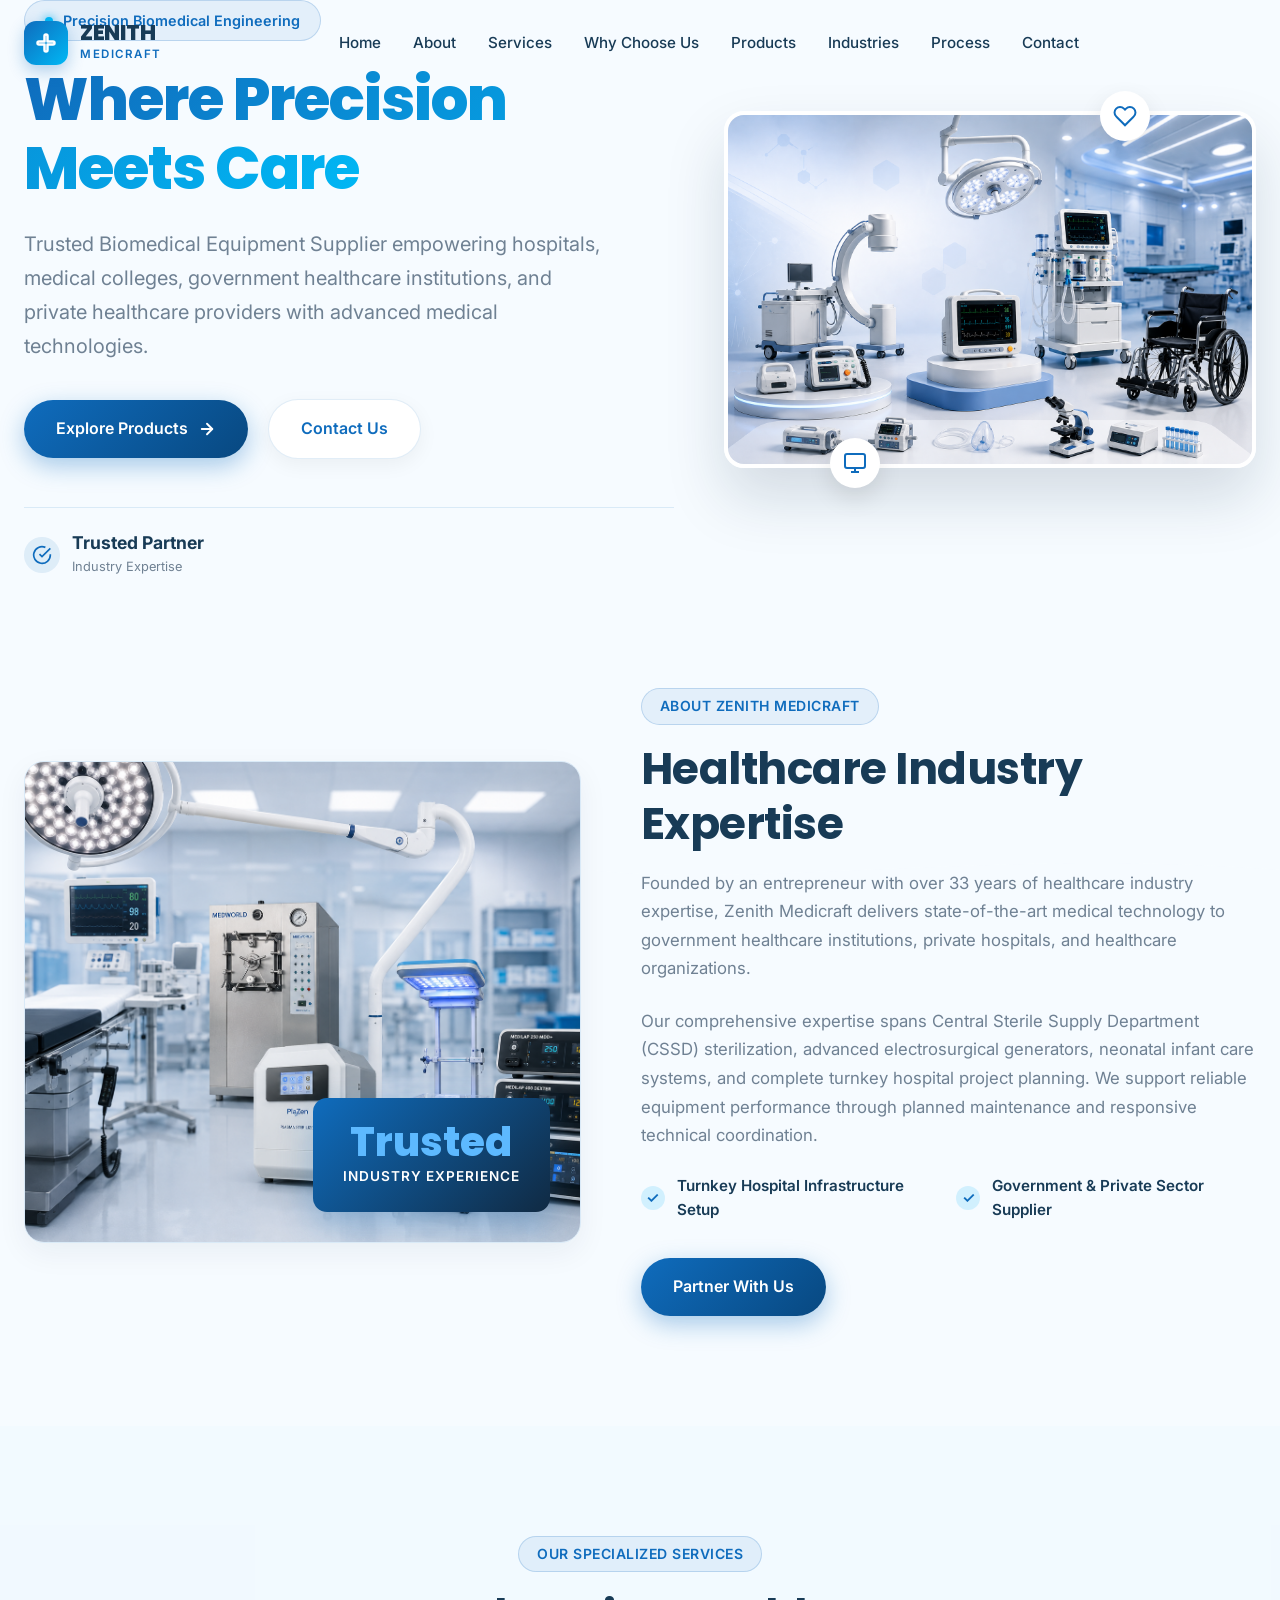
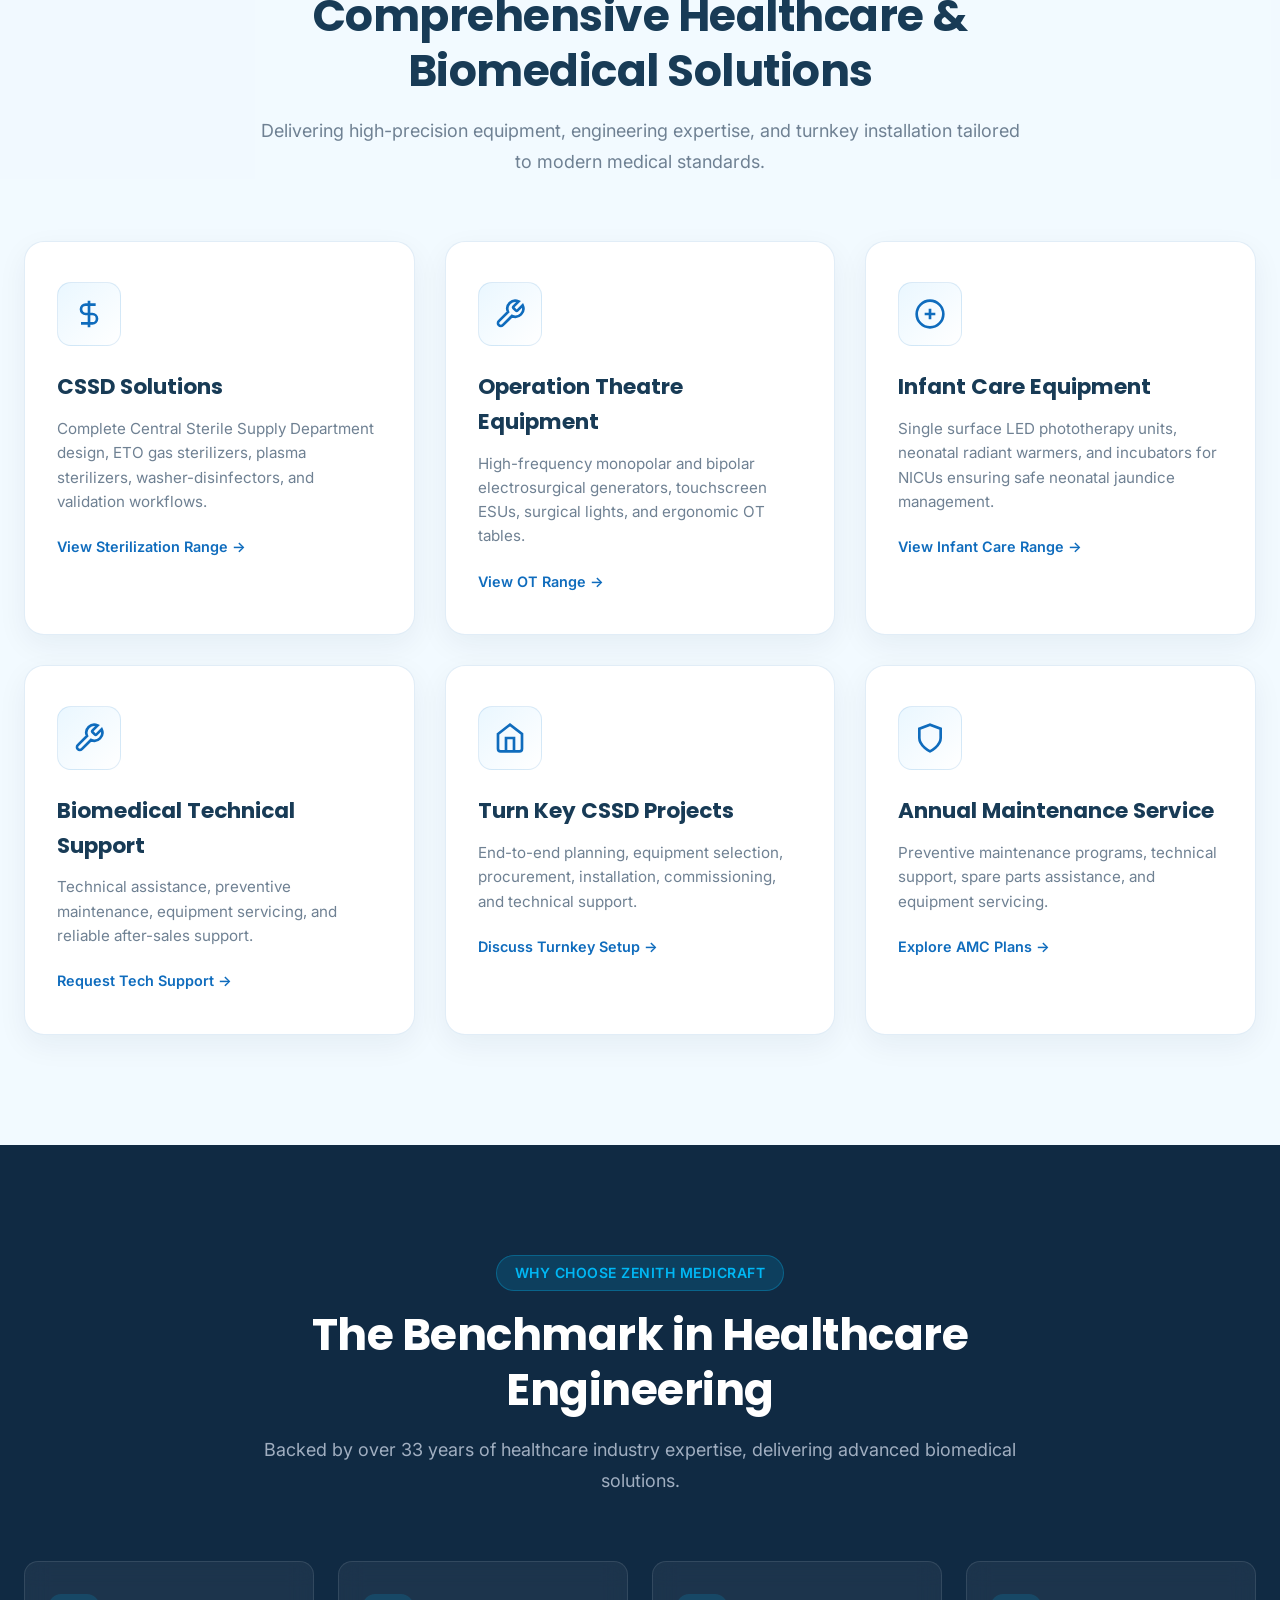
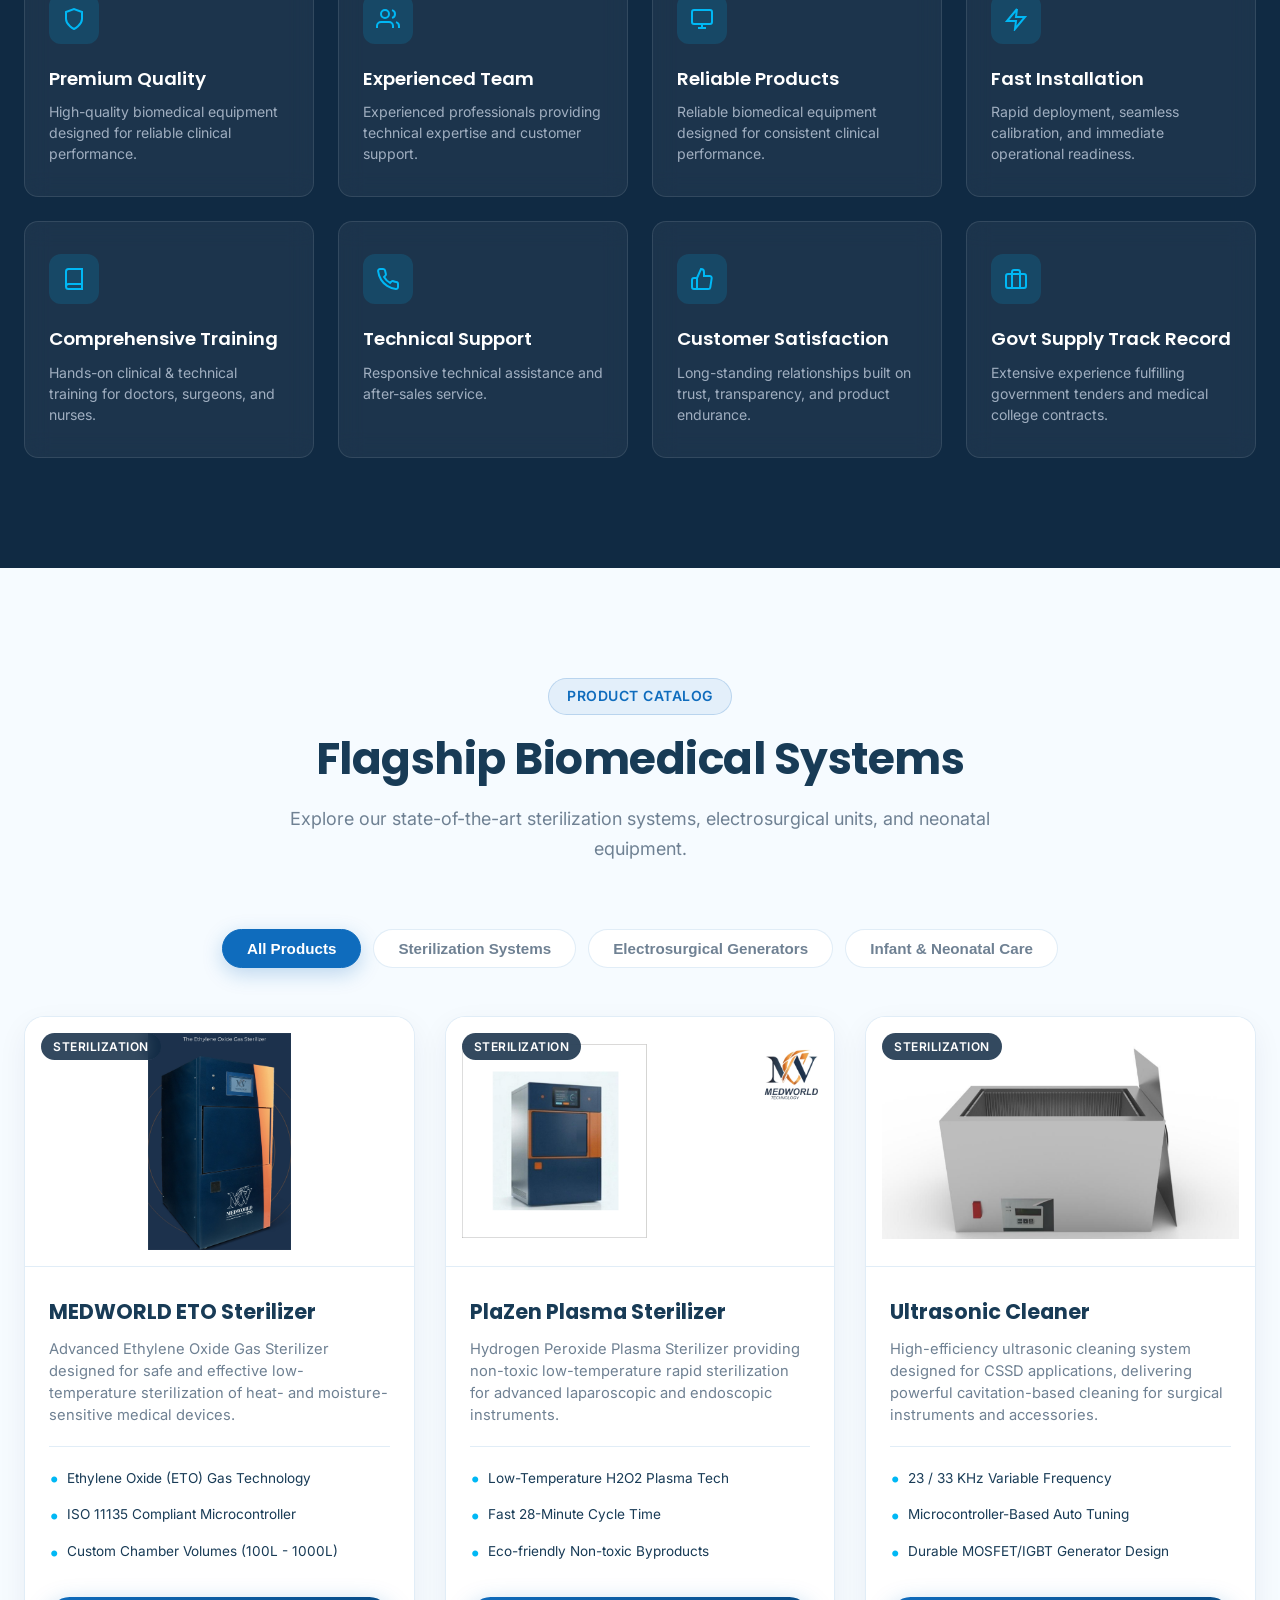
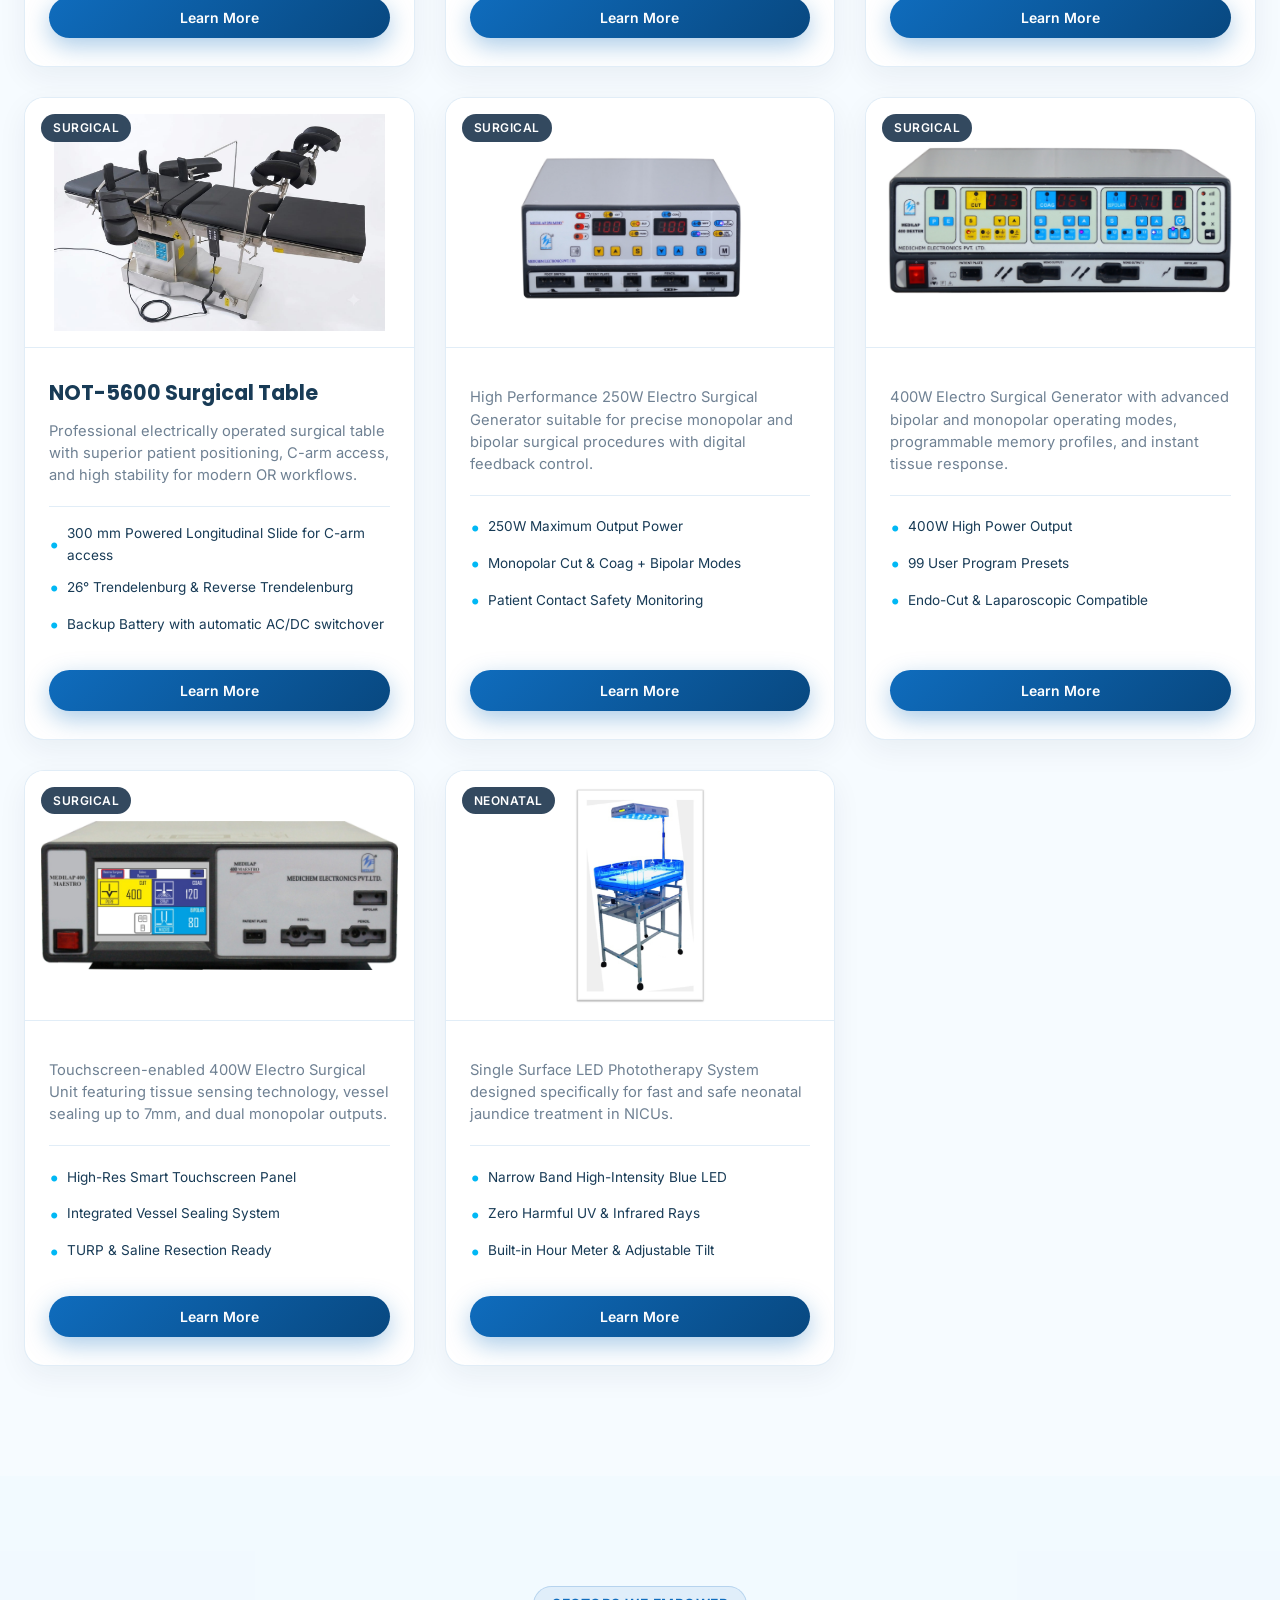
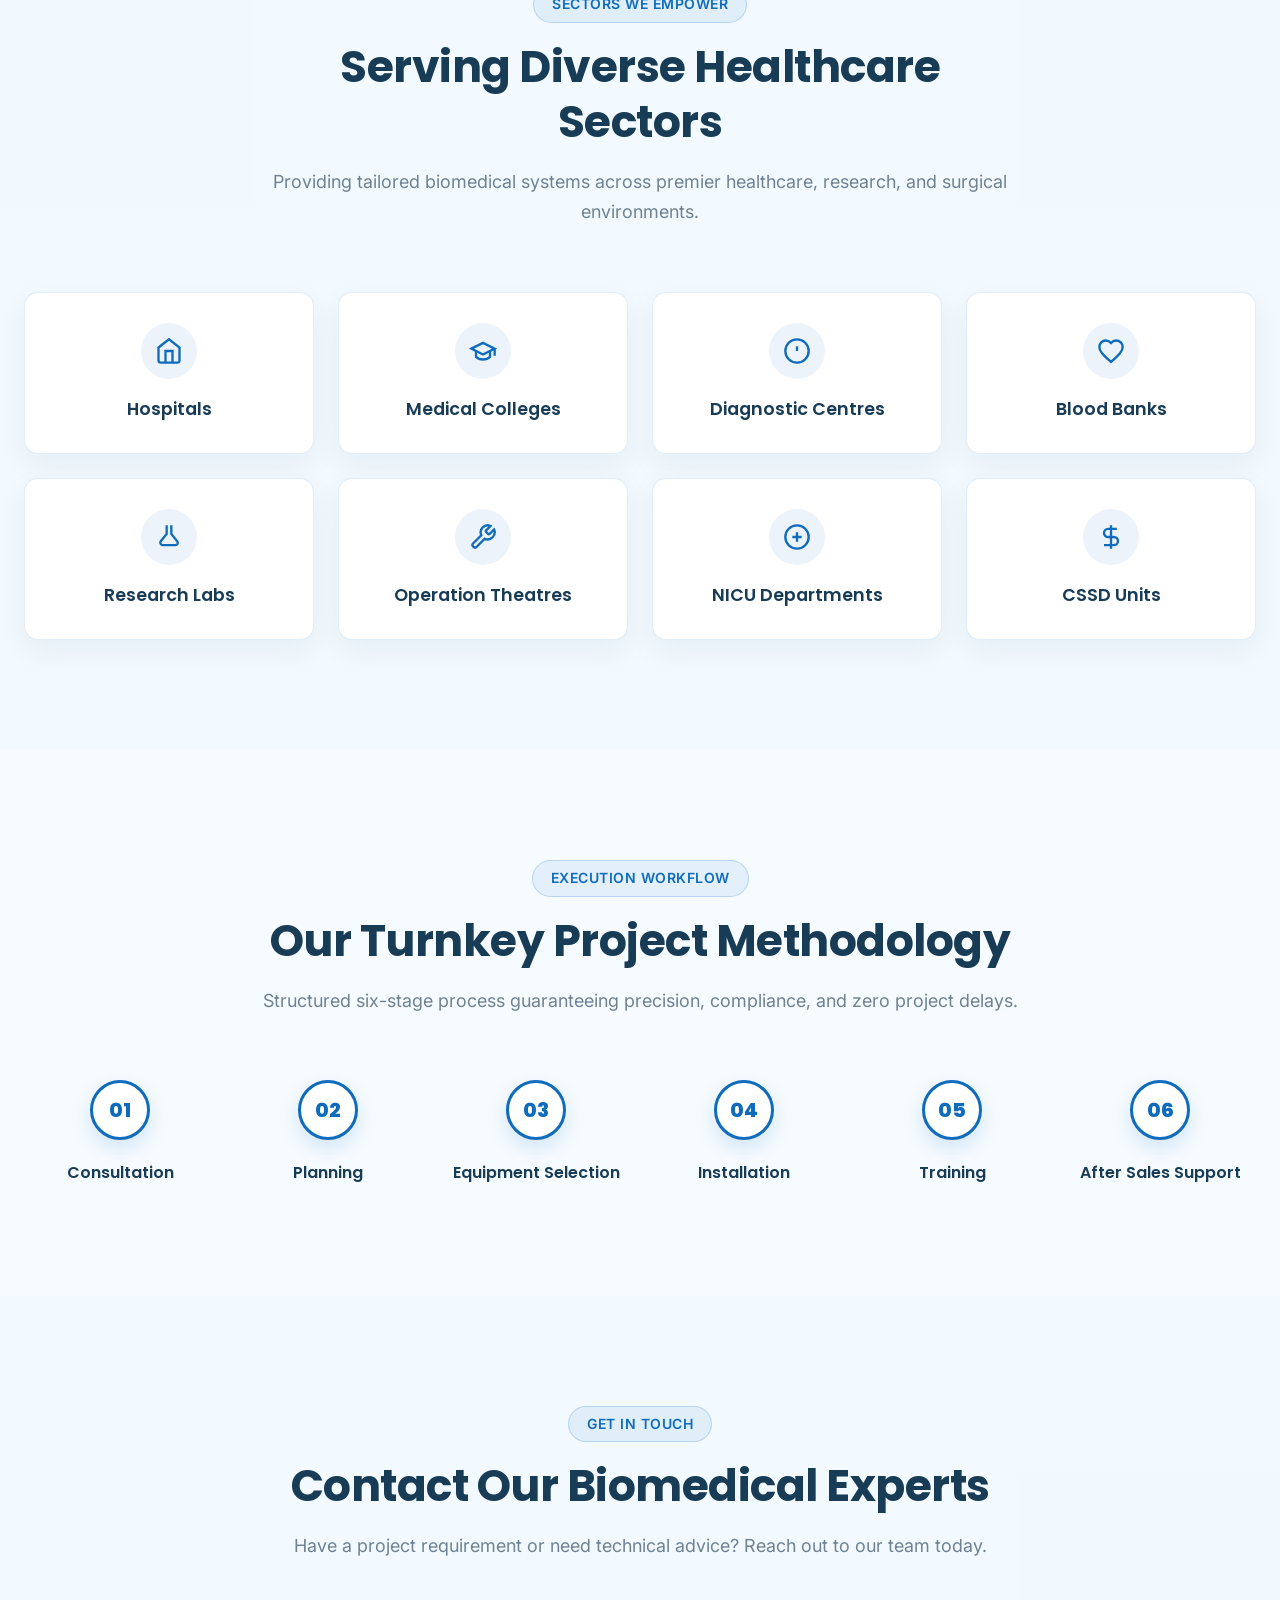
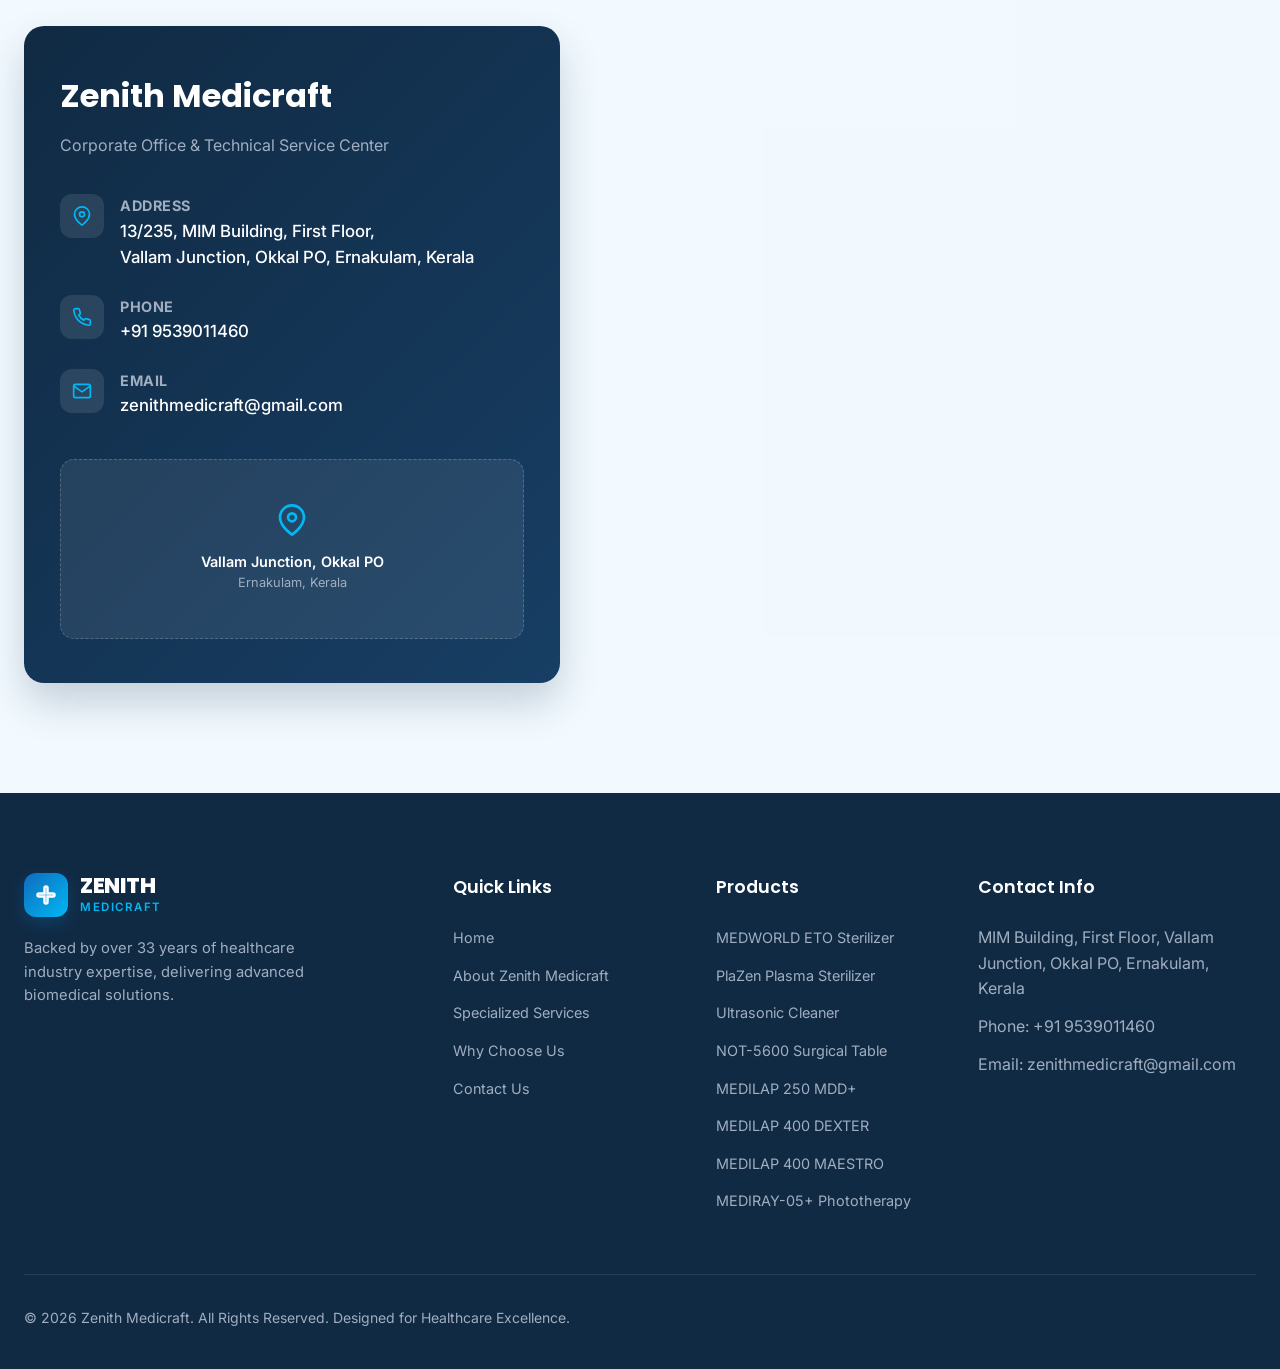
==== commit a10bdf5b: "All updations done" ====
--- a/index.html
+++ b/index.html
@@ -160,7 +160,7 @@
 
         <div class="hero-visual reveal-fade-left">
           <div class="hero-image-wrapper">
-            <img src="images/hero-equipment.jpg" alt="Zenith Medicraft Biomedical Equipment" loading="eager" width="600" height="450">
+            <img src="images/themeimage2.png" alt="Zenith Medicraft Biomedical Equipment" loading="eager" width="600" height="450">
           </div>
 
           <!-- Floating Badges -->
@@ -278,7 +278,7 @@
             <div class="service-icon-wrapper">
               <svg xmlns="http://www.w3.org/2000/svg" width="32" height="32" viewBox="0 0 24 24" fill="none" stroke="currentColor" stroke-width="2"><path d="M3 9l9-7 9 7v11a2 2 0 0 1-2 2H5a2 2 0 0 1-2-2z"/><polyline points="9 22 9 12 15 12 15 22"/></svg>
             </div>
-            <h3 class="service-title">Turnkey Hospital Projects</h3>
+            <h3 class="service-title">Turn Key CSSD Projects</h3>
             <p class="service-desc">End-to-end planning, equipment selection, procurement, installation, commissioning, and technical support.</p>
             <a href="#contact" class="service-link">Discuss Turnkey Setup &rarr;</a>
           </div>
@@ -482,7 +482,7 @@
               <img src="images/medilap-250.jpg" alt="MEDILAP 250 MDD+ Generator" loading="lazy" width="400" height="240">
             </div>
             <div class="product-content">
-              <h3 class="product-title">MEDILAP 250 MDD+</h3>
+              <h3 class="product-title"></h3>
               <p class="product-desc">High Performance 250W Electro Surgical Generator suitable for precise monopolar and bipolar surgical procedures with digital feedback control.</p>
               <ul class="product-specs">
                 <li>250W Maximum Output Power</li>
@@ -503,7 +503,7 @@
               <img src="images/medilap-400-dexter.jpg" alt="MEDILAP 400 DEXTER" loading="lazy" width="400" height="240">
             </div>
             <div class="product-content">
-              <h3 class="product-title">MEDILAP 400 DEXTER</h3>
+              <h3 class="product-title"></h3>
               <p class="product-desc">400W Electro Surgical Generator with advanced bipolar and monopolar operating modes, programmable memory profiles, and instant tissue response.</p>
               <ul class="product-specs">
                 <li>400W High Power Output</li>
@@ -524,7 +524,7 @@
               <img src="images/medilap-400-maestro.jpg" alt="MEDILAP 400 MAESTRO" loading="lazy" width="400" height="240">
             </div>
             <div class="product-content">
-              <h3 class="product-title">MEDILAP 400 MAESTRO</h3>
+              <h3 class="product-title"></h3>
               <p class="product-desc">Touchscreen-enabled 400W Electro Surgical Unit featuring tissue sensing technology, vessel sealing up to 7mm, and dual monopolar outputs.</p>
               <ul class="product-specs">
                 <li>High-Res Smart Touchscreen Panel</li>
@@ -545,7 +545,7 @@
               <img src="images/phototherapy-mediray.jpg" alt="MEDIRAY-05+ Phototherapy System" loading="lazy" width="400" height="240">
             </div>
             <div class="product-content">
-              <h3 class="product-title">MEDIRAY-05+</h3>
+              <h3 class="product-title"></h3>
               <p class="product-desc">Single Surface LED Phototherapy System designed specifically for fast and safe neonatal jaundice treatment in NICUs.</p>
               <ul class="product-specs">
                 <li>Narrow Band High-Intensity Blue LED</li>
@@ -750,11 +750,6 @@
           <p class="footer-desc">
             Backed by over 33 years of healthcare industry expertise, delivering advanced biomedical solutions.
           </p>
-          <div class="social-links">
-            <a href="#" class="social-icon" aria-label="LinkedIn"><svg xmlns="http://www.w3.org/2000/svg" width="18" height="18" viewBox="0 0 24 24" fill="none" stroke="currentColor" stroke-width="2"><path d="M16 8a6 6 0 0 1 6 6v7h-4v-7a2 2 0 0 0-2-2 2 2 0 0 0-2 2v7h-4v-7a6 6 0 0 1 6-6z"/><rect x="2" y="9" width="4" height="12"/><circle cx="4" cy="4" r="2"/></svg></a>
-            <a href="#" class="social-icon" aria-label="Twitter"><svg xmlns="http://www.w3.org/2000/svg" width="18" height="18" viewBox="0 0 24 24" fill="none" stroke="currentColor" stroke-width="2"><path d="M23 3a10.9 10.9 0 0 1-3.14 1.53 4.48 4.48 0 0 0-7.86 3v1A10.66 10.66 0 0 1 3 4s-4 9 5 13a11.64 11.64 0 0 1-7 2c9 5 20 0 20-11.5a4.5 4.5 0 0 0-.08-.83A7.72 7.72 0 0 0 23 3z"/></svg></a>
-            <a href="#" class="social-icon" aria-label="Facebook"><svg xmlns="http://www.w3.org/2000/svg" width="18" height="18" viewBox="0 0 24 24" fill="none" stroke="currentColor" stroke-width="2"><path d="M18 2h-3a5 5 0 0 0-5 5v3H7v4h3v8h4v-8h3l1-4h-4V7a1 1 0 0 1 1-1h3z"/></svg></a>
-          </div>
         </div>
 
         <div>
@@ -773,6 +768,8 @@
           <ul class="footer-links">
             <li><a href="#products">MEDWORLD ETO Sterilizer</a></li>
             <li><a href="#products">PlaZen Plasma Sterilizer</a></li>
+            <li><a href="#products">Ultrasonic Cleaner</a></li>
+            <li><a href="#products">NOT-5600 Surgical Table</a></li>
             <li><a href="#products">MEDILAP 250 MDD+</a></li>
             <li><a href="#products">MEDILAP 400 DEXTER</a></li>
             <li><a href="#products">MEDILAP 400 MAESTRO</a></li>
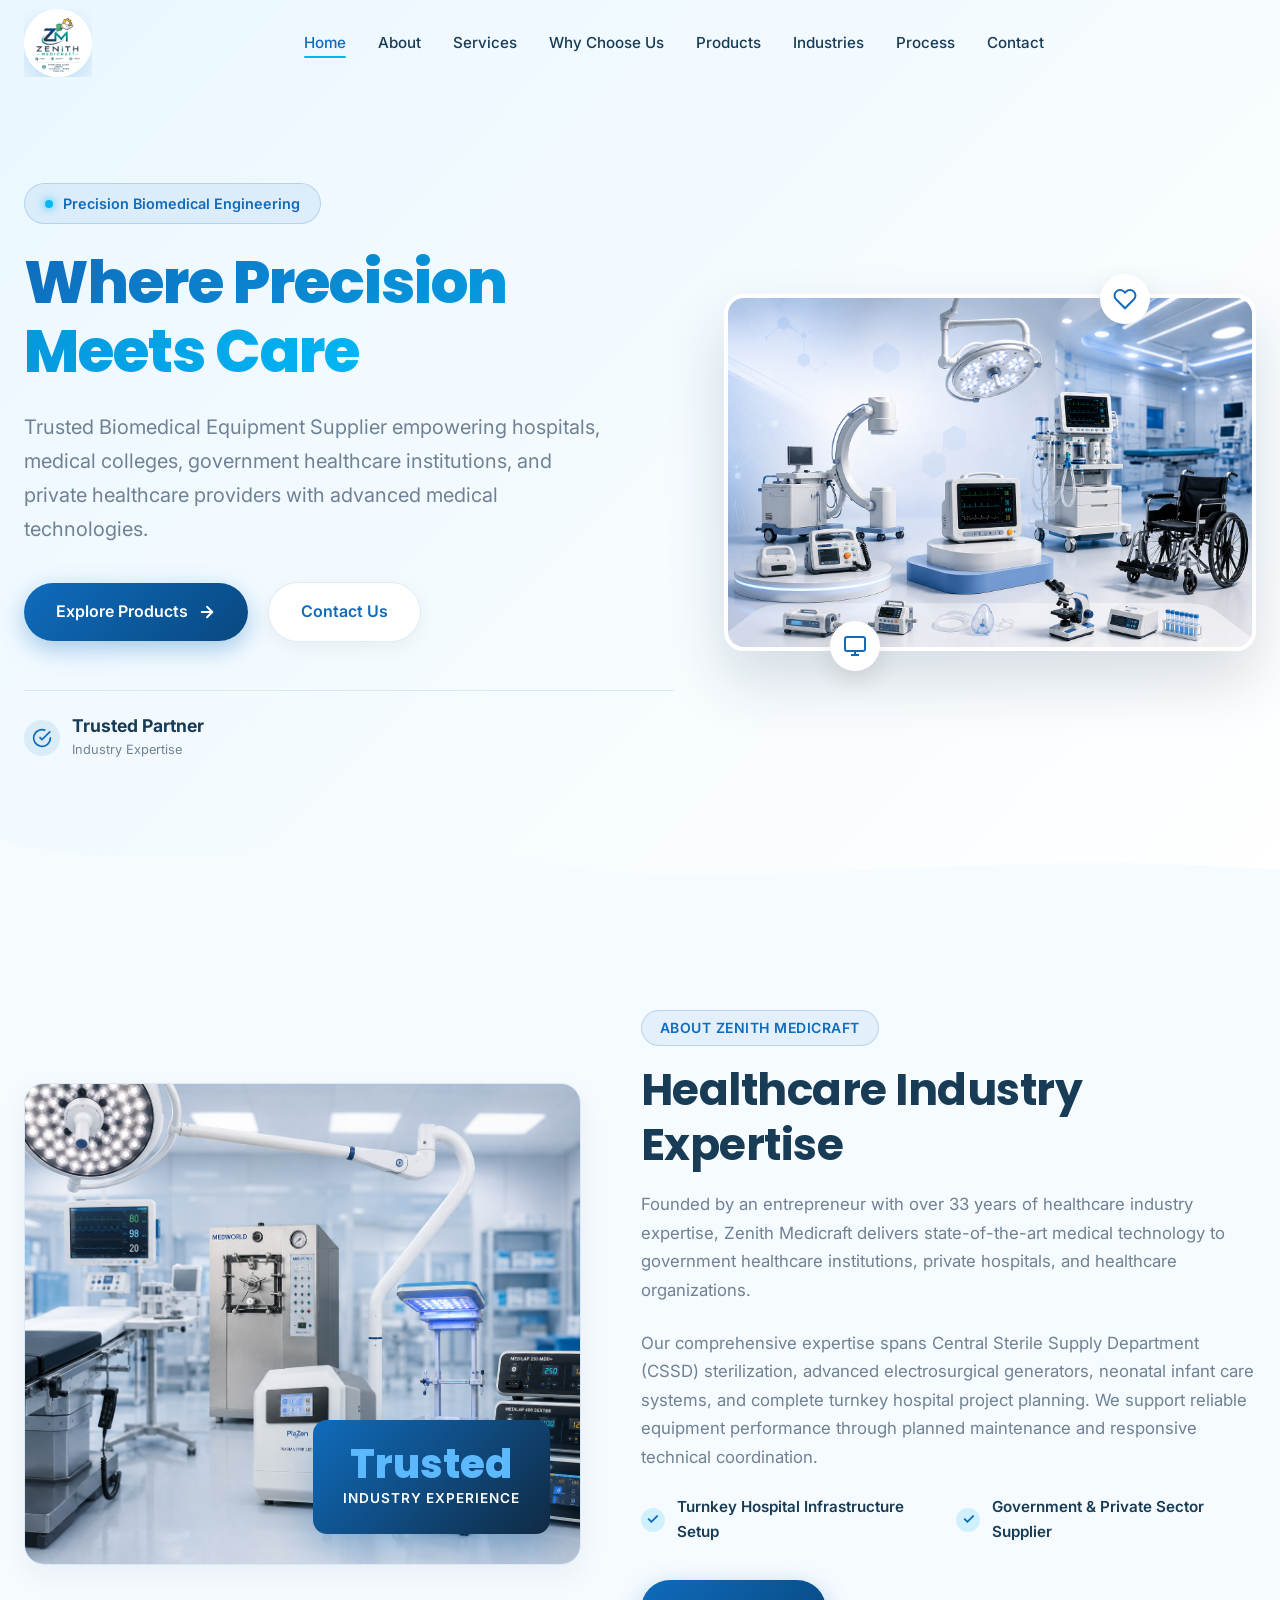
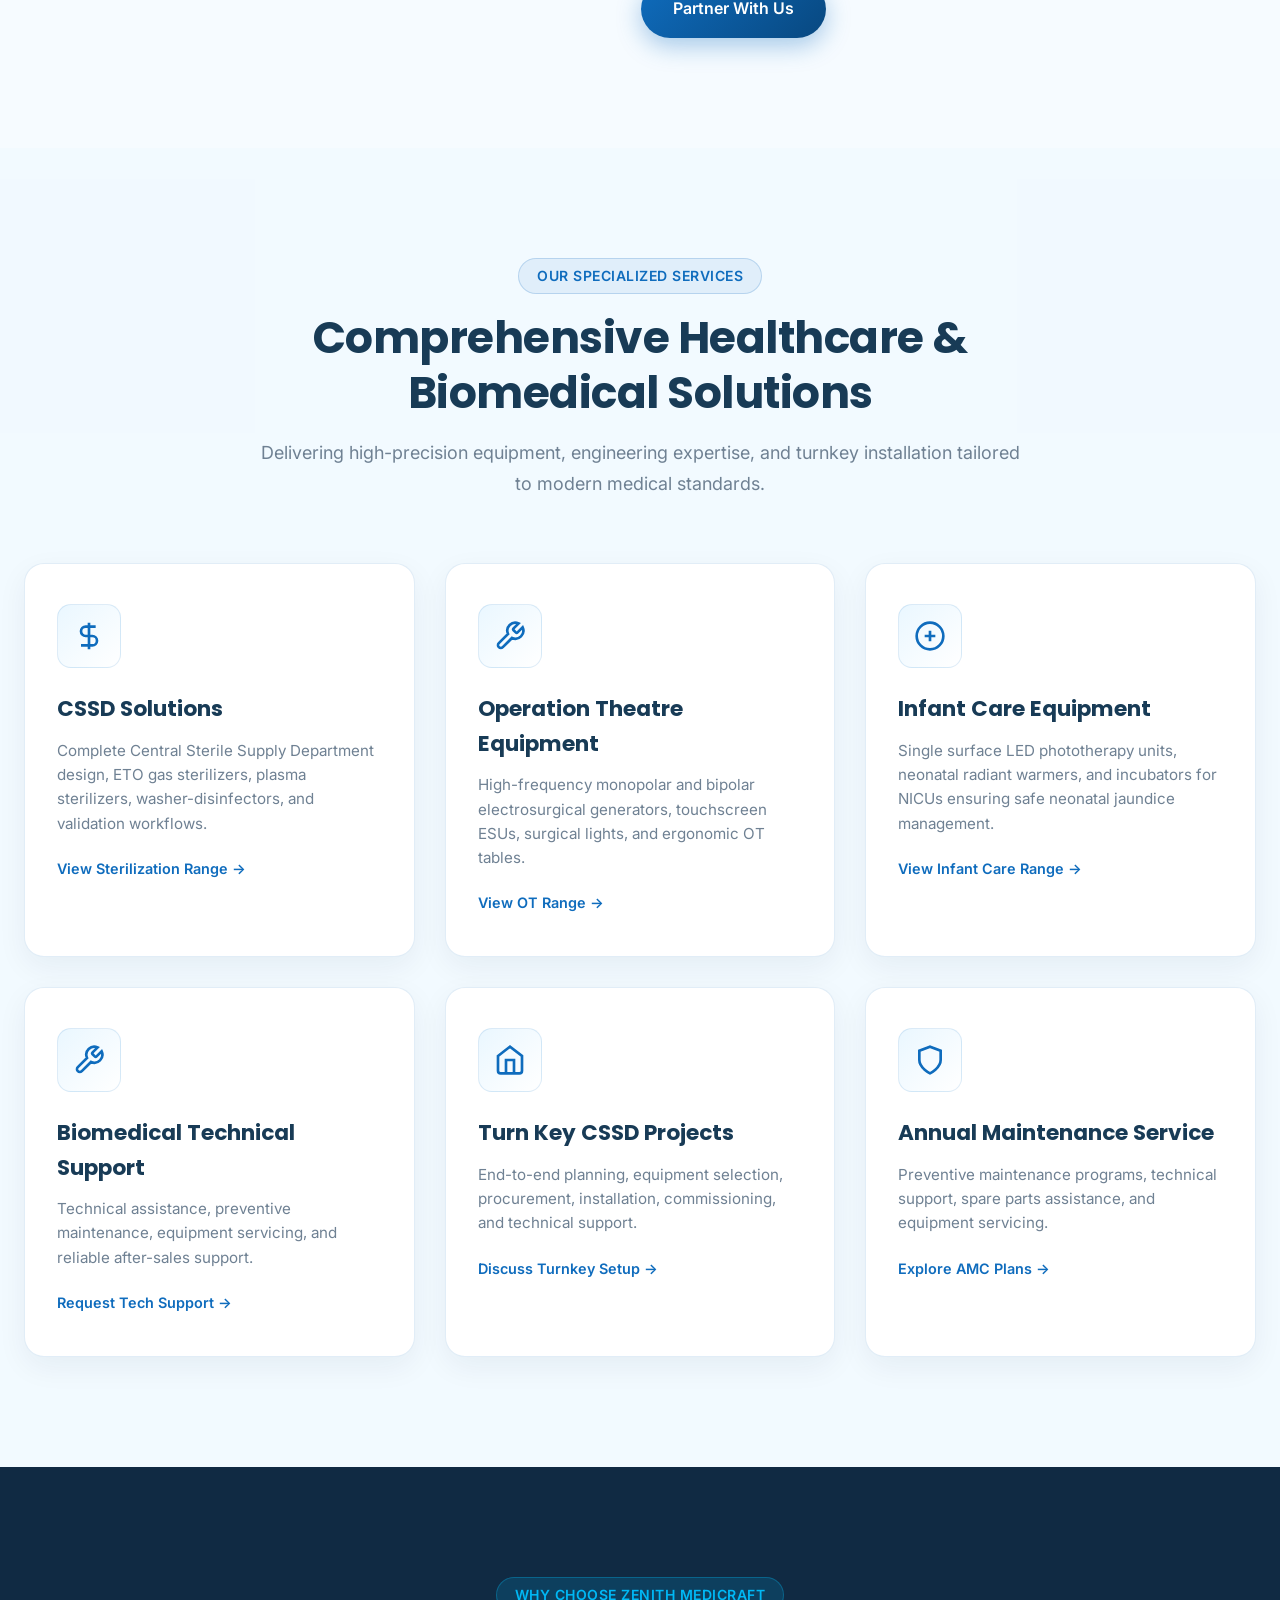
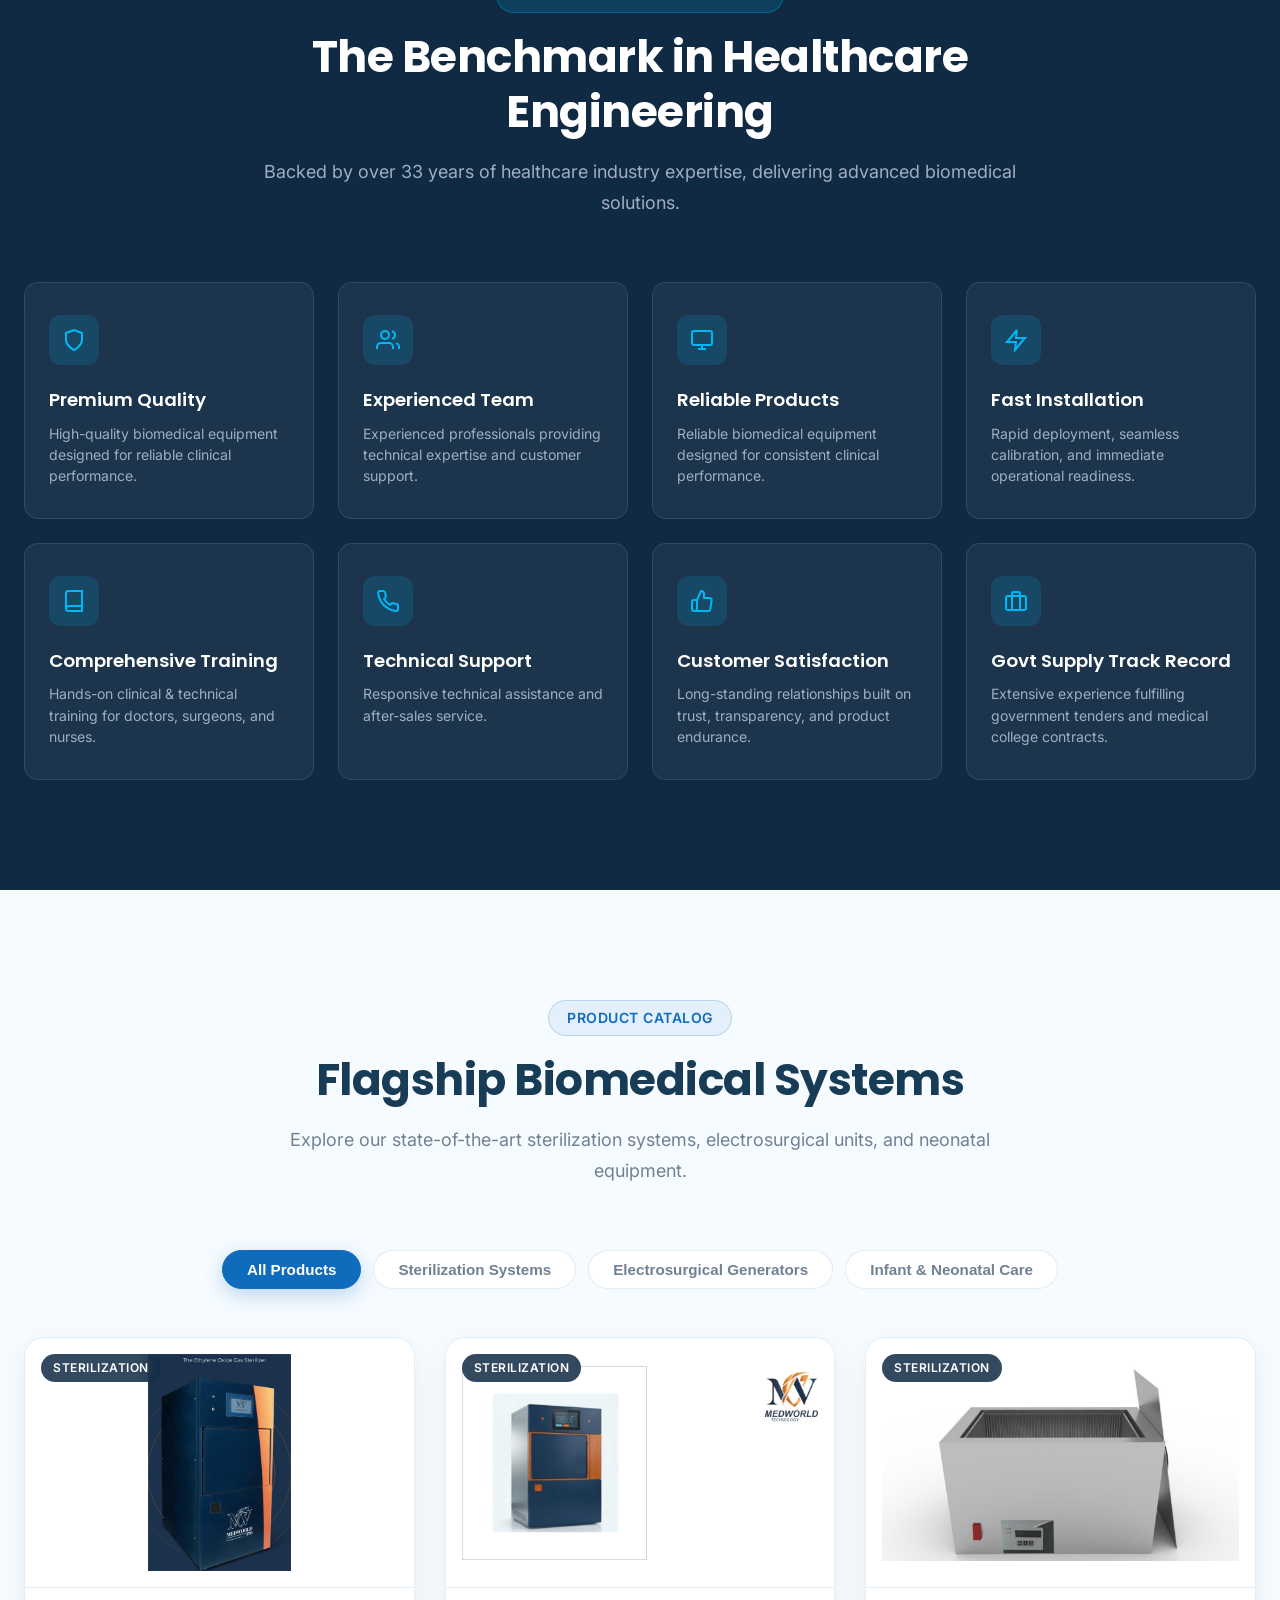
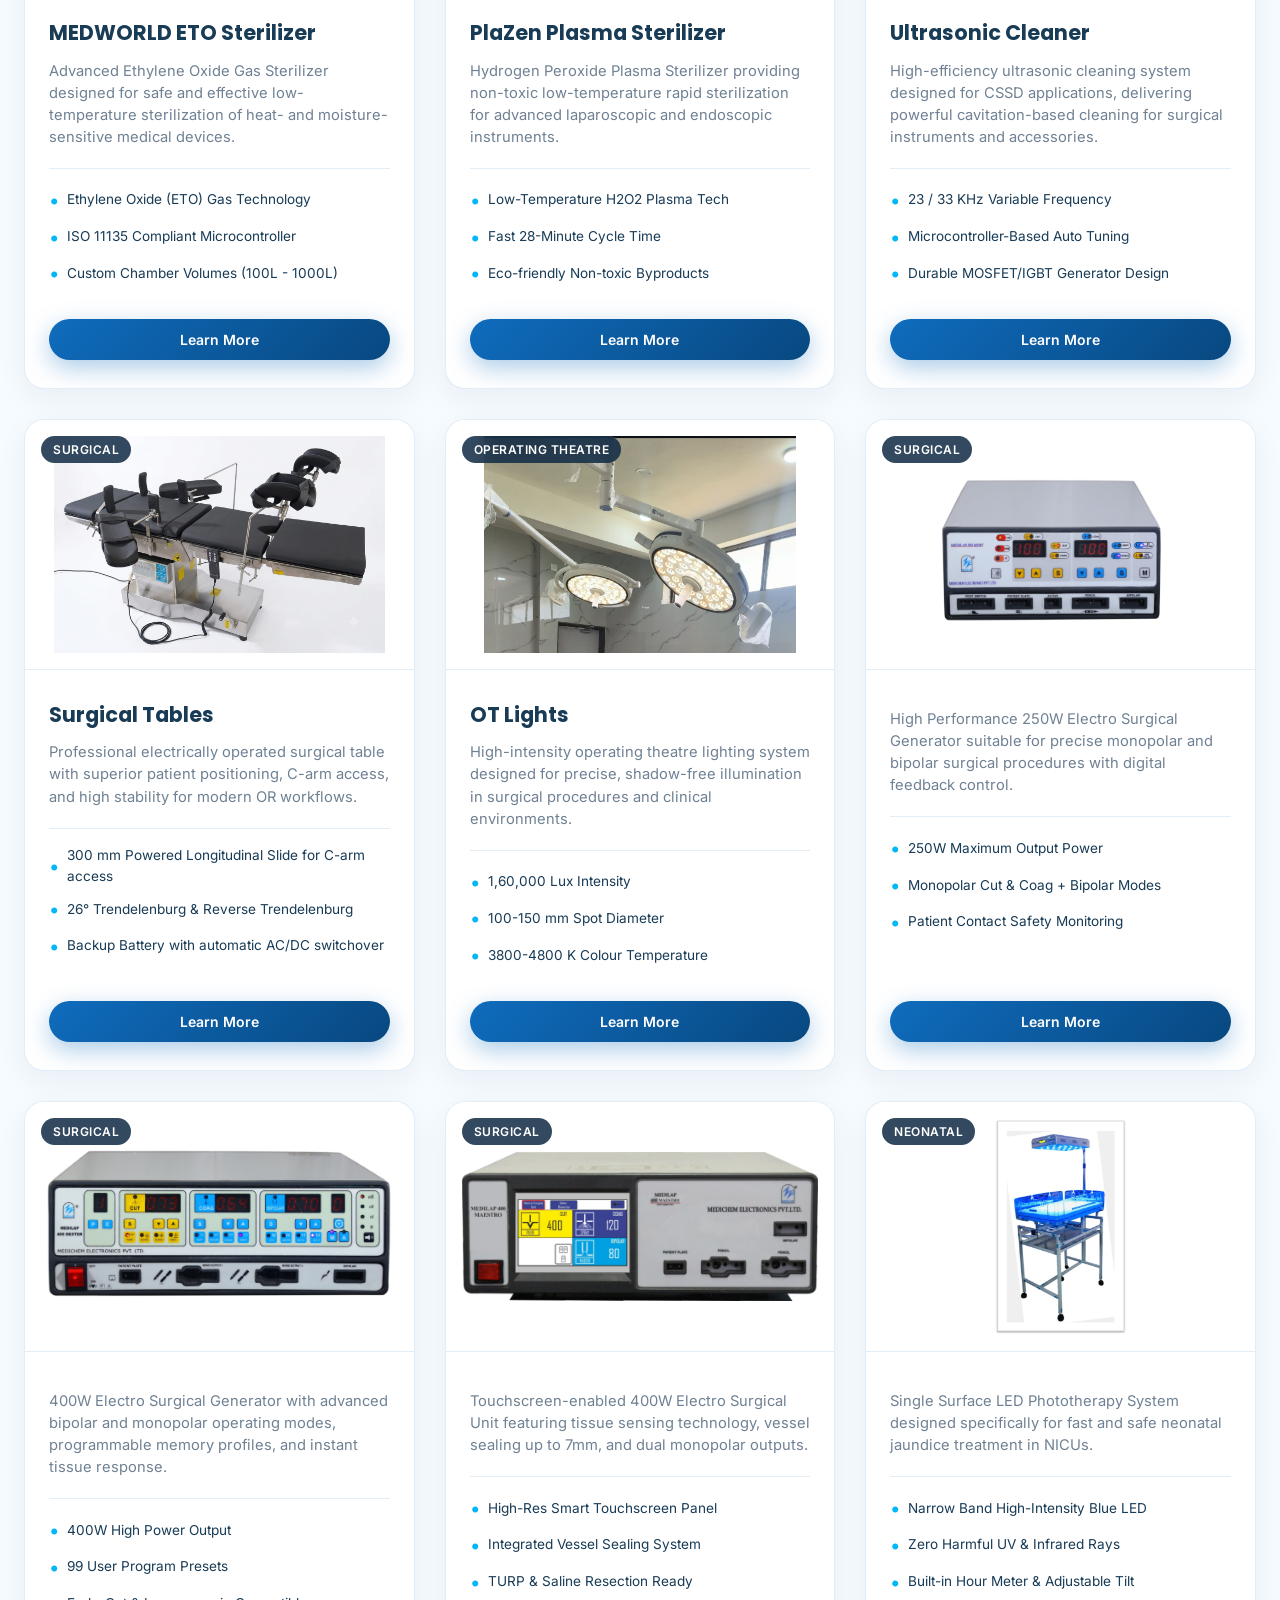
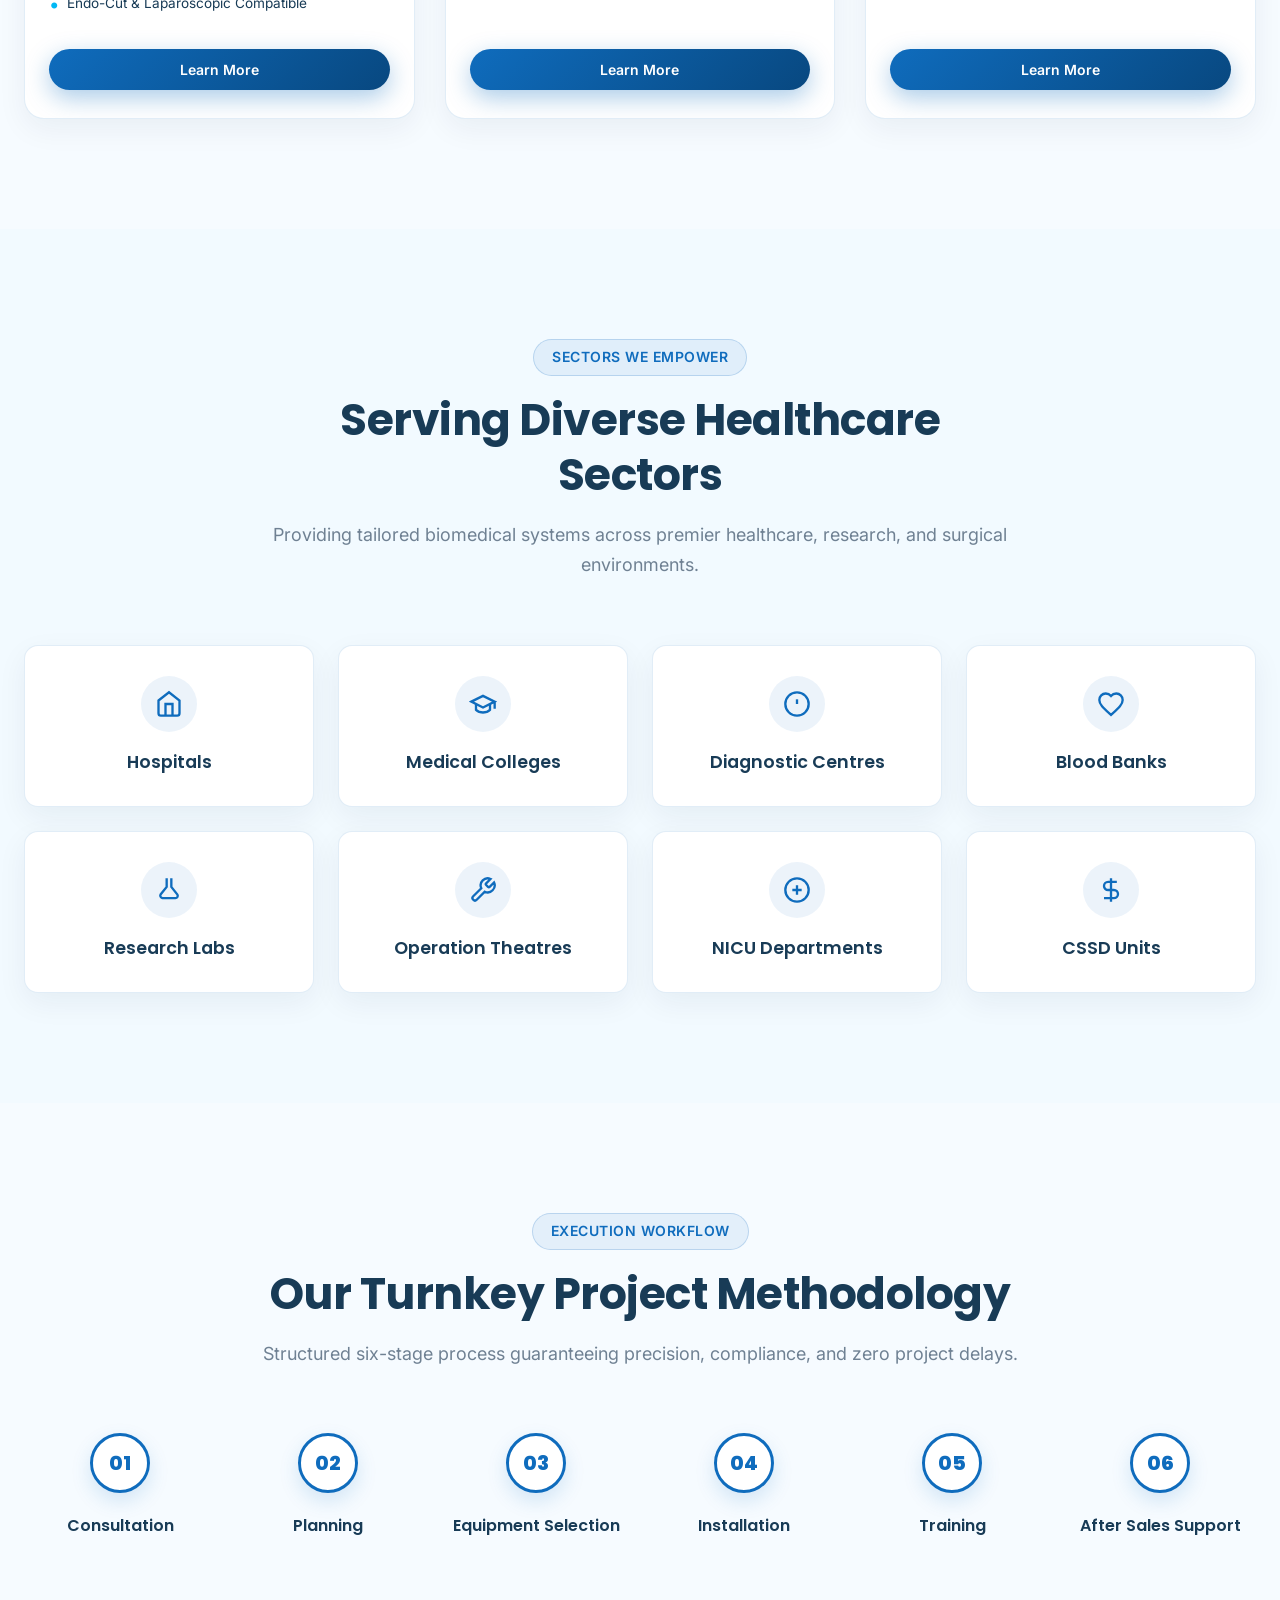
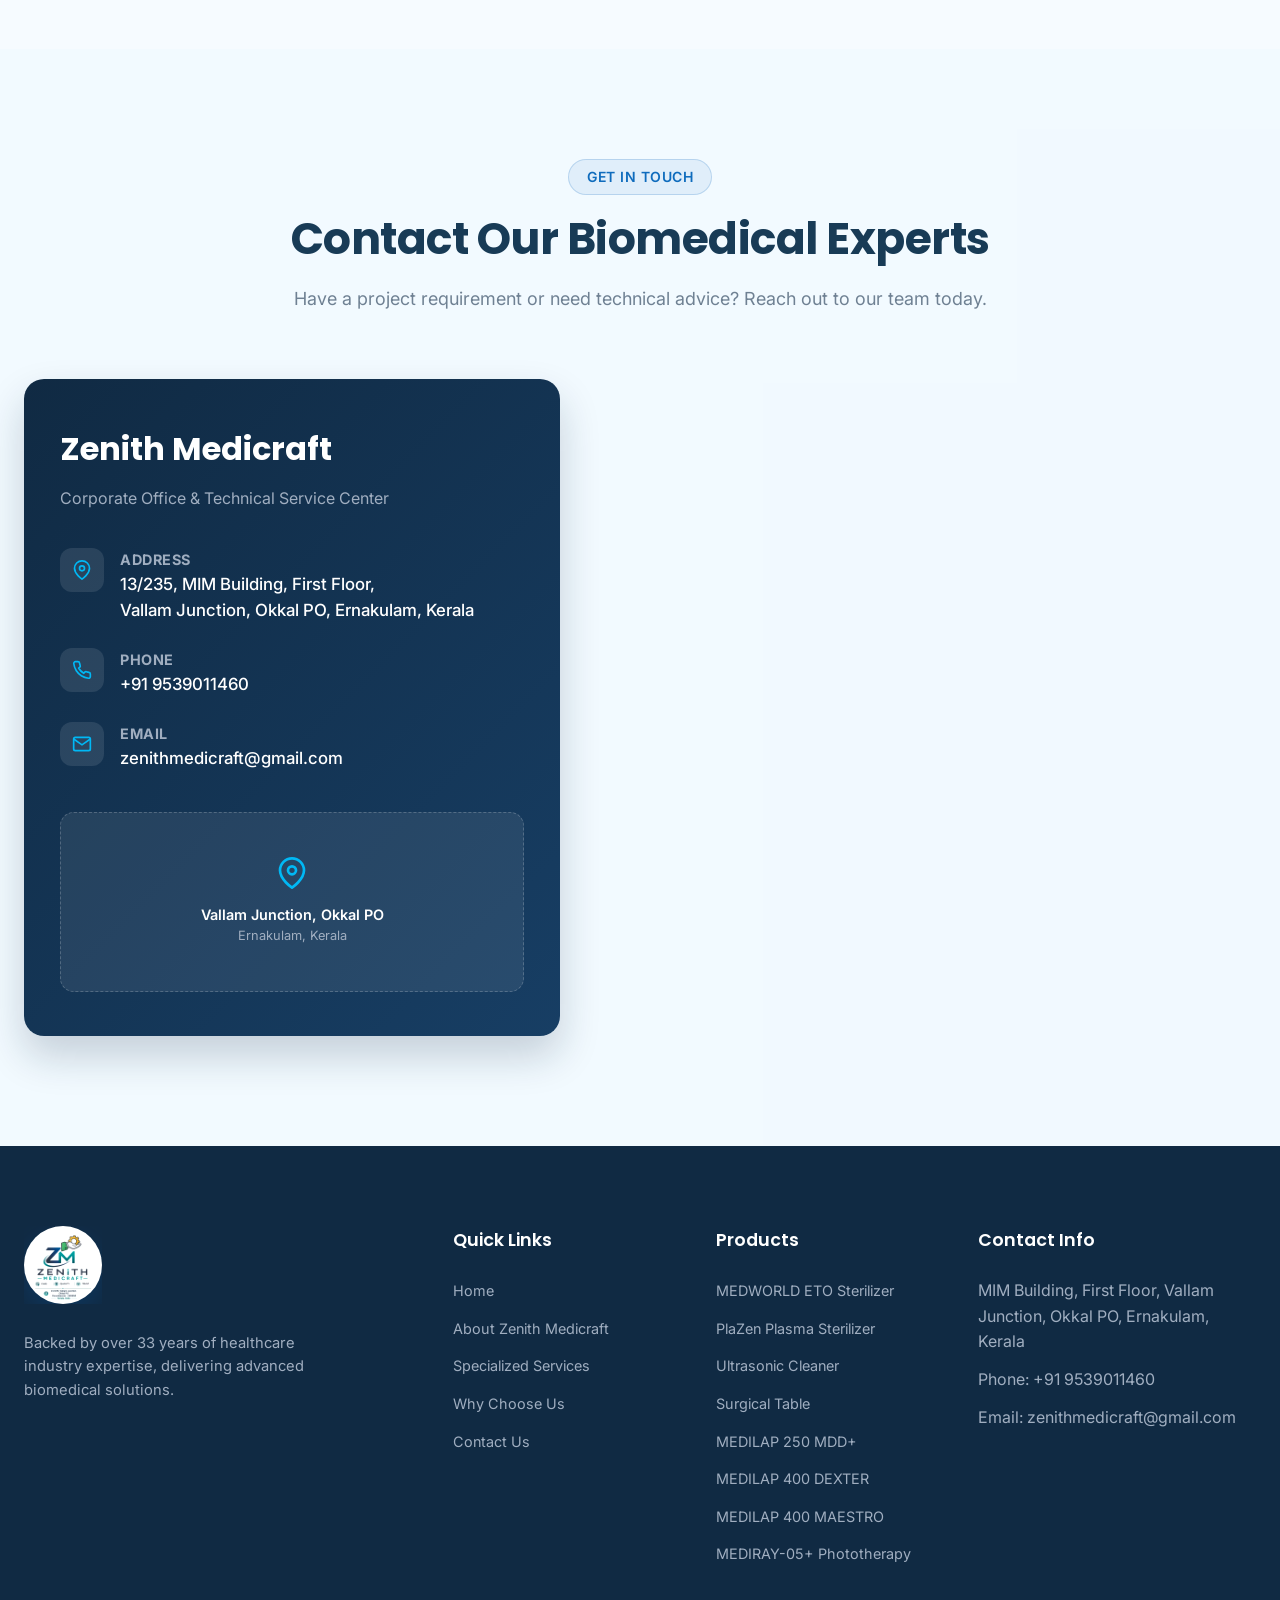
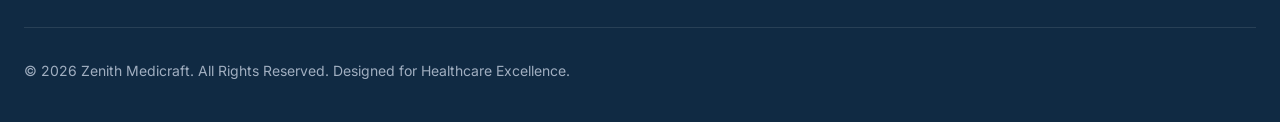
==== commit 03c9d4dc: "final edit : added all products logo etc" ====
--- a/index.html
+++ b/index.html
@@ -55,10 +55,7 @@
   <!-- Preloader -->
   <div id="preloader">
     <div class="loader-logo">
-      <svg class="heartbeat-icon" xmlns="http://www.w3.org/2000/svg" viewBox="0 0 24 24" fill="none" stroke="currentColor" stroke-width="2" stroke-linecap="round" stroke-linejoin="round">
-        <path d="M22 12h-4l-3 9L9 3l-3 9H2"/>
-      </svg>
-      <span>ZENITH MEDICRAFT</span>
+      <img src="images/logo-zenith.jpg" alt="Zenith Medicraft logo" class="brand-logo-image loader-brand-logo">
     </div>
     <div class="pulse-bar"></div>
   </div>
@@ -72,15 +69,7 @@
   <header class="navbar transparent">
     <div class="container nav-container">
       <a href="#home" class="nav-logo" aria-label="Zenith Medicraft Homepage">
-        <div class="logo-icon-wrap">
-          <svg xmlns="http://www.w3.org/2000/svg" width="24" height="24" viewBox="0 0 24 24" fill="none" stroke="currentColor" stroke-width="2.5" stroke-linecap="round" stroke-linejoin="round">
-            <path d="M19 10.5h-5.5V5c0-.83-.67-1.5-1.5-1.5s-1.5.67-1.5 1.5v5.5H5c-.83 0-1.5.67-1.5 1.5s.67 1.5 1.5 1.5h5.5V19c0 .83.67 1.5 1.5 1.5s1.5-.67 1.5-1.5v-5.5H19c.83 0 1.5-.67 1.5-1.5s-.67-1.5-1.5-1.5z"/>
-          </svg>
-        </div>
-        <div class="logo-text">
-          <span class="logo-title">ZENITH</span>
-          <span class="logo-subtitle">MEDICRAFT</span>
-        </div>
+        <img src="images/logo-zenith.jpg" alt="Zenith Medicraft logo" class="brand-logo-image header-brand-logo">
       </a>
 
       <nav aria-label="Main Navigation">
@@ -122,7 +111,8 @@
   </div>
 
   <main>
-    <div class="container hero-grid">
+    <section id="home" class="hero">
+      <div class="container hero-grid">
         <div class="hero-content reveal-fade-right">
           <div class="hero-badge">
             <span class="hero-badge-pulse"></span>
@@ -163,8 +153,6 @@
             <img src="images/themeimage2.png" alt="Zenith Medicraft Biomedical Equipment" loading="eager" width="600" height="450">
           </div>
 
-          <!-- Floating Badges -->
-          <!-- Floating Medical Icons -->
           <div class="floating-svg-icon floating-svg-1">
             <svg xmlns="http://www.w3.org/2000/svg" width="24" height="24" viewBox="0 0 24 24" fill="none" stroke="currentColor" stroke-width="2"><path d="M20.84 4.61a5.5 5.5 0 0 0-7.78 0L12 5.67l-1.06-1.06a5.5 5.5 0 0 0-7.78 7.78l1.06 1.06L12 21.23l7.78-7.78 1.06-1.06a5.5 5.5 0 0 0 0-7.78z"/></svg>
           </div>
@@ -461,7 +449,7 @@
               <img src="images/operatio theatre tables.jpeg" alt="NOT-5600 Surgical Table" loading="lazy" width="400" height="240">
             </div>
             <div class="product-content">
-              <h3 class="product-title">NOT-5600 Surgical Table</h3>
+              <h3 class="product-title">Surgical Tables</h3>
               <p class="product-desc">Professional electrically operated surgical table with superior patient positioning, C-arm access, and high stability for modern OR workflows.</p>
               <ul class="product-specs">
                 <li>300 mm Powered Longitudinal Slide for C-arm access</li>
@@ -471,6 +459,25 @@
               <div class="product-actions">
                 <!-- <a href="#contact" class="btn btn-secondary">Request Brochure</a> -->
                 <button class="btn btn-primary btn-learn-more" data-product-id="8">Learn More</button>
+              </div>
+            </div>
+          </article>
+
+          <article class="product-card reveal-fade-up delay-200" data-category="surgical">
+            <div class="product-image-wrap">
+              <span class="product-tag">Operating Theatre</span>
+              <img src="images/OT-LIGHTS.jpg" alt="OT Lights" loading="lazy" width="400" height="240">
+            </div>
+            <div class="product-content">
+              <h3 class="product-title">OT Lights</h3>
+              <p class="product-desc">High-intensity operating theatre lighting system designed for precise, shadow-free illumination in surgical procedures and clinical environments.</p>
+              <ul class="product-specs">
+                <li>1,60,000 Lux Intensity</li>
+                <li>100-150 mm Spot Diameter</li>
+                <li>3800-4800 K Colour Temperature</li>
+              </ul>
+              <div class="product-actions">
+                <button class="btn btn-primary btn-learn-more" data-product-id="9">Learn More</button>
               </div>
             </div>
           </article>
@@ -739,13 +746,7 @@
       <div class="footer-grid">
         <div class="footer-brand">
           <a href="#home" class="nav-logo" aria-label="Zenith Medicraft Logo">
-            <div class="logo-icon-wrap">
-              <svg xmlns="http://www.w3.org/2000/svg" width="24" height="24" viewBox="0 0 24 24" fill="none" stroke="currentColor" stroke-width="2.5"><path d="M19 10.5h-5.5V5c0-.83-.67-1.5-1.5-1.5s-1.5.67-1.5 1.5v5.5H5c-.83 0-1.5.67-1.5 1.5s.67 1.5 1.5 1.5h5.5V19c0 .83.67 1.5 1.5 1.5s1.5-.67 1.5-1.5v-5.5H19c.83 0 1.5-.67 1.5-1.5s-.67-1.5-1.5-1.5z"/></svg>
-            </div>
-            <div class="logo-text">
-              <span class="logo-title">ZENITH</span>
-              <span class="logo-subtitle" style="color: var(--accent);">MEDICRAFT</span>
-            </div>
+            <img src="images/logo-zenith.jpg" alt="Zenith Medicraft logo" class="brand-logo-image footer-brand-logo">
           </a>
           <p class="footer-desc">
             Backed by over 33 years of healthcare industry expertise, delivering advanced biomedical solutions.
@@ -769,7 +770,7 @@
             <li><a href="#products">MEDWORLD ETO Sterilizer</a></li>
             <li><a href="#products">PlaZen Plasma Sterilizer</a></li>
             <li><a href="#products">Ultrasonic Cleaner</a></li>
-            <li><a href="#products">NOT-5600 Surgical Table</a></li>
+            <li><a href="#products">Surgical Table</a></li>
             <li><a href="#products">MEDILAP 250 MDD+</a></li>
             <li><a href="#products">MEDILAP 400 DEXTER</a></li>
             <li><a href="#products">MEDILAP 400 MAESTRO</a></li>
--- a/css/style.css
+++ b/css/style.css
@@ -324,10 +324,13 @@
 }
 
 .nav-logo {
-  display: flex;
-  align-items: center;
+  display: inline-flex;
+  align-items: center;
+  justify-content: center;
   gap: 12px;
   text-decoration: none;
+  overflow: hidden;
+  line-height: 0;
 }
 
 .logo-icon-wrap {
@@ -345,6 +348,36 @@
 .logo-text {
   display: flex;
   flex-direction: column;
+}
+
+.brand-logo-image {
+  display: block;
+  width: 68px;
+  height: 68px;
+  object-fit: cover;
+  object-position: center center;
+  border-radius: 50%;
+  border: 3px solid rgba(255, 255, 255, 0.9);
+  box-shadow: 0 10px 24px rgba(15, 108, 189, 0.18);
+  background: #ffffff;
+  filter: saturate(1.08) contrast(1.08);
+}
+
+.header-brand-logo {
+  width: 68px;
+  height: 68px;
+}
+
+.footer-brand-logo {
+  width: 78px;
+  height: 78px;
+  border-width: 2px;
+}
+
+.loader-brand-logo {
+  width: 110px;
+  height: 110px;
+  border-width: 4px;
 }
 
 .logo-title {
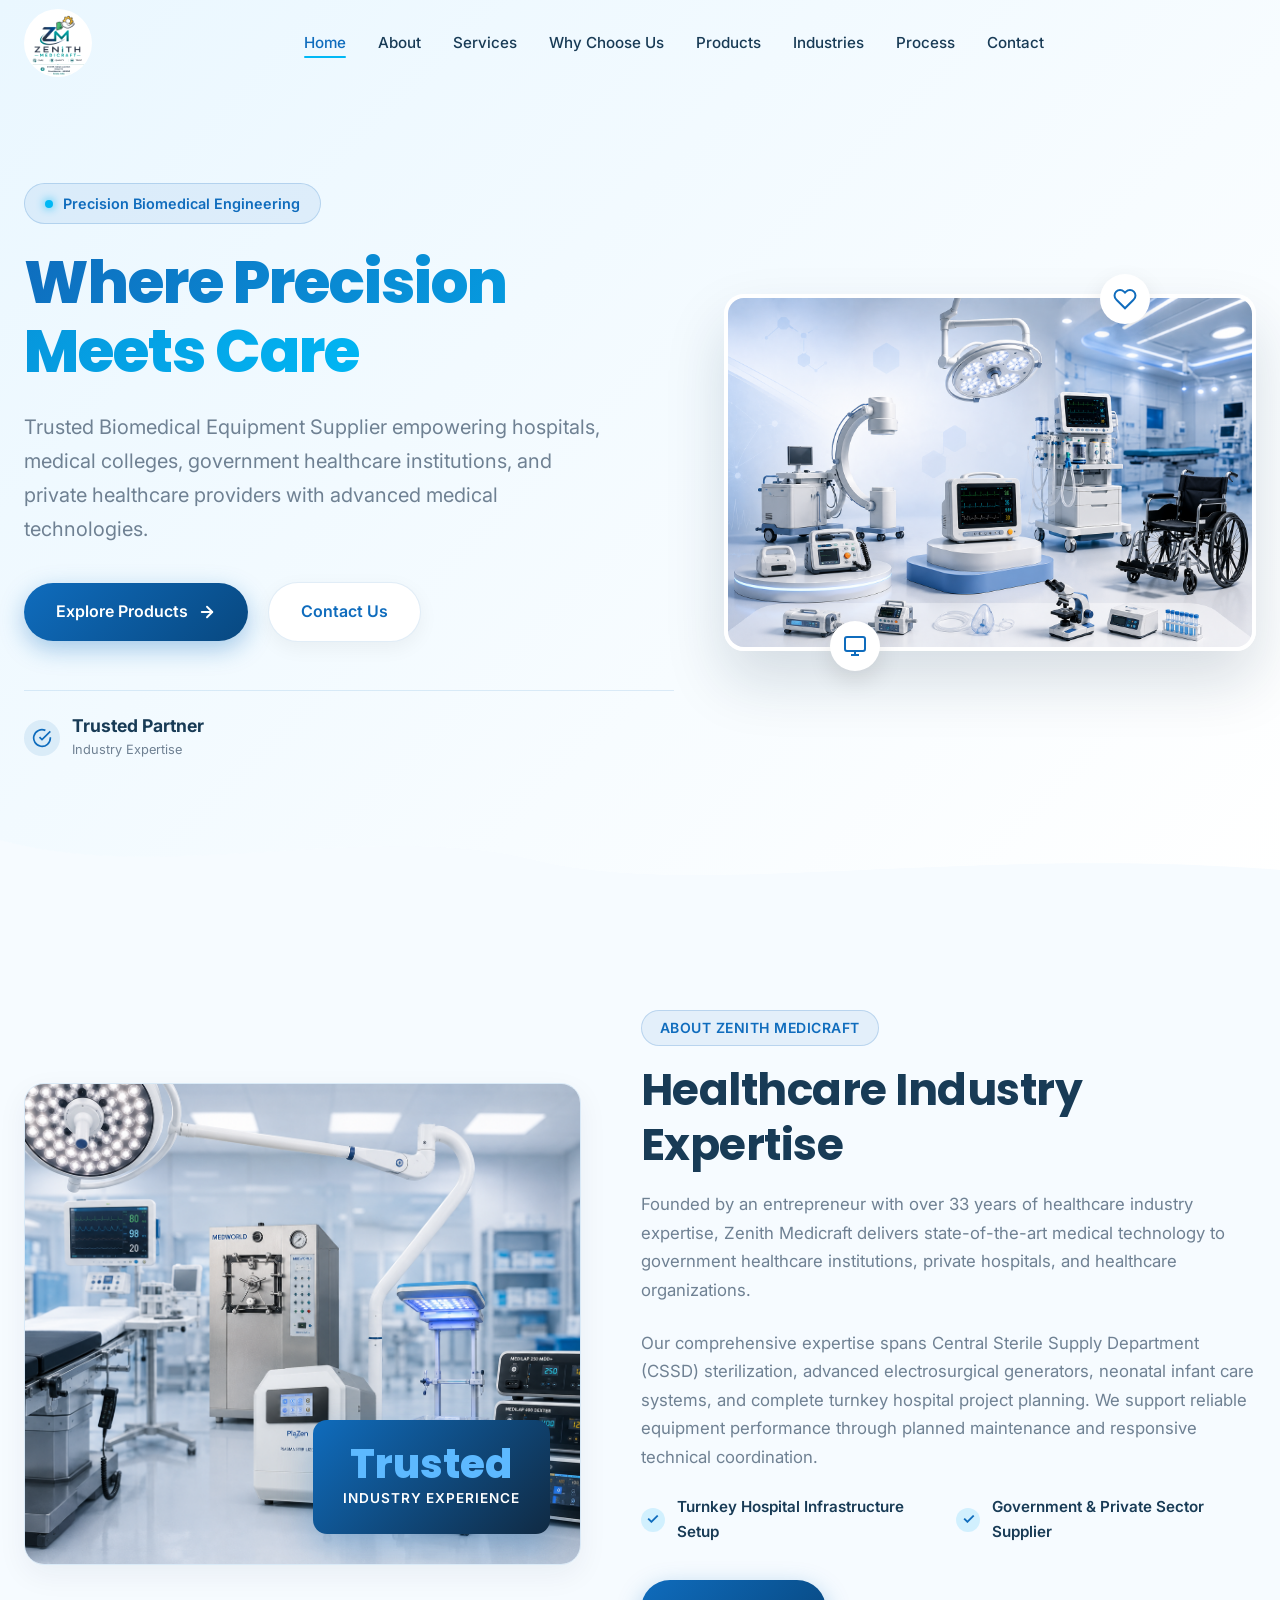
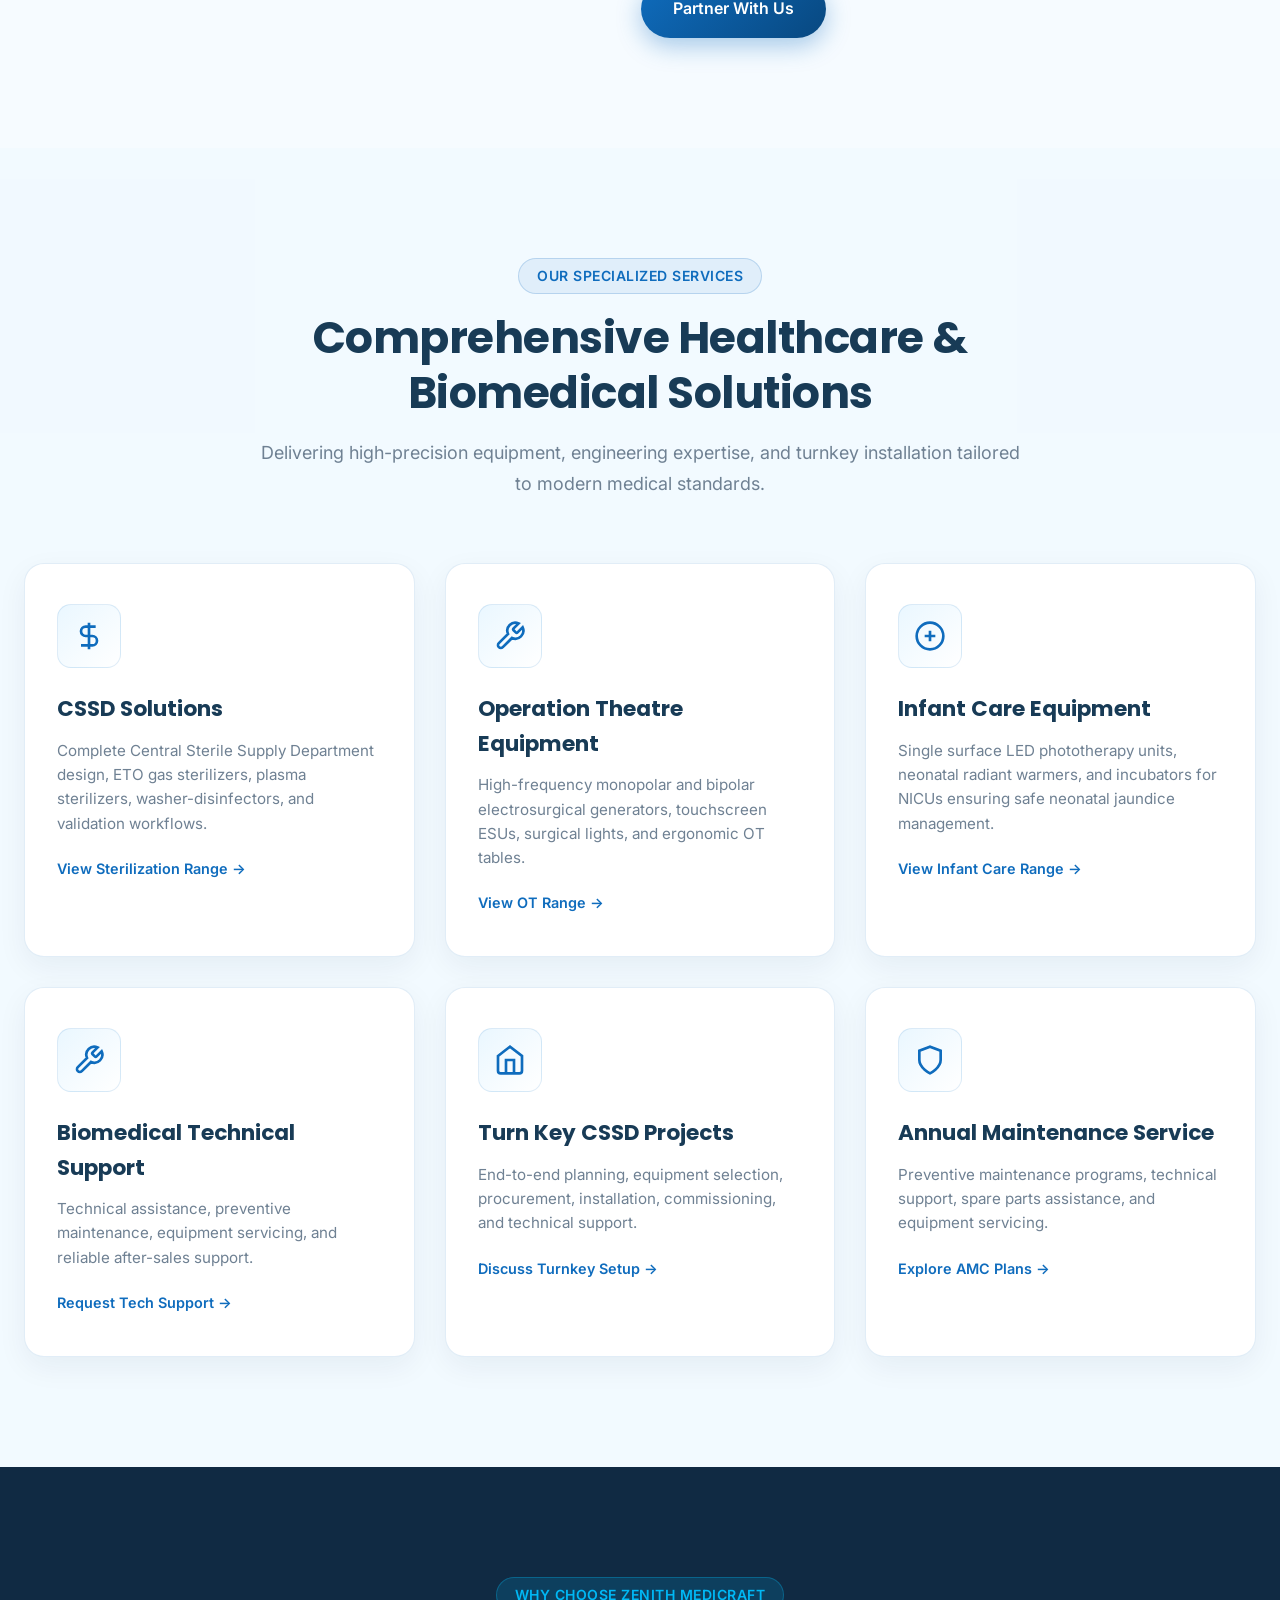
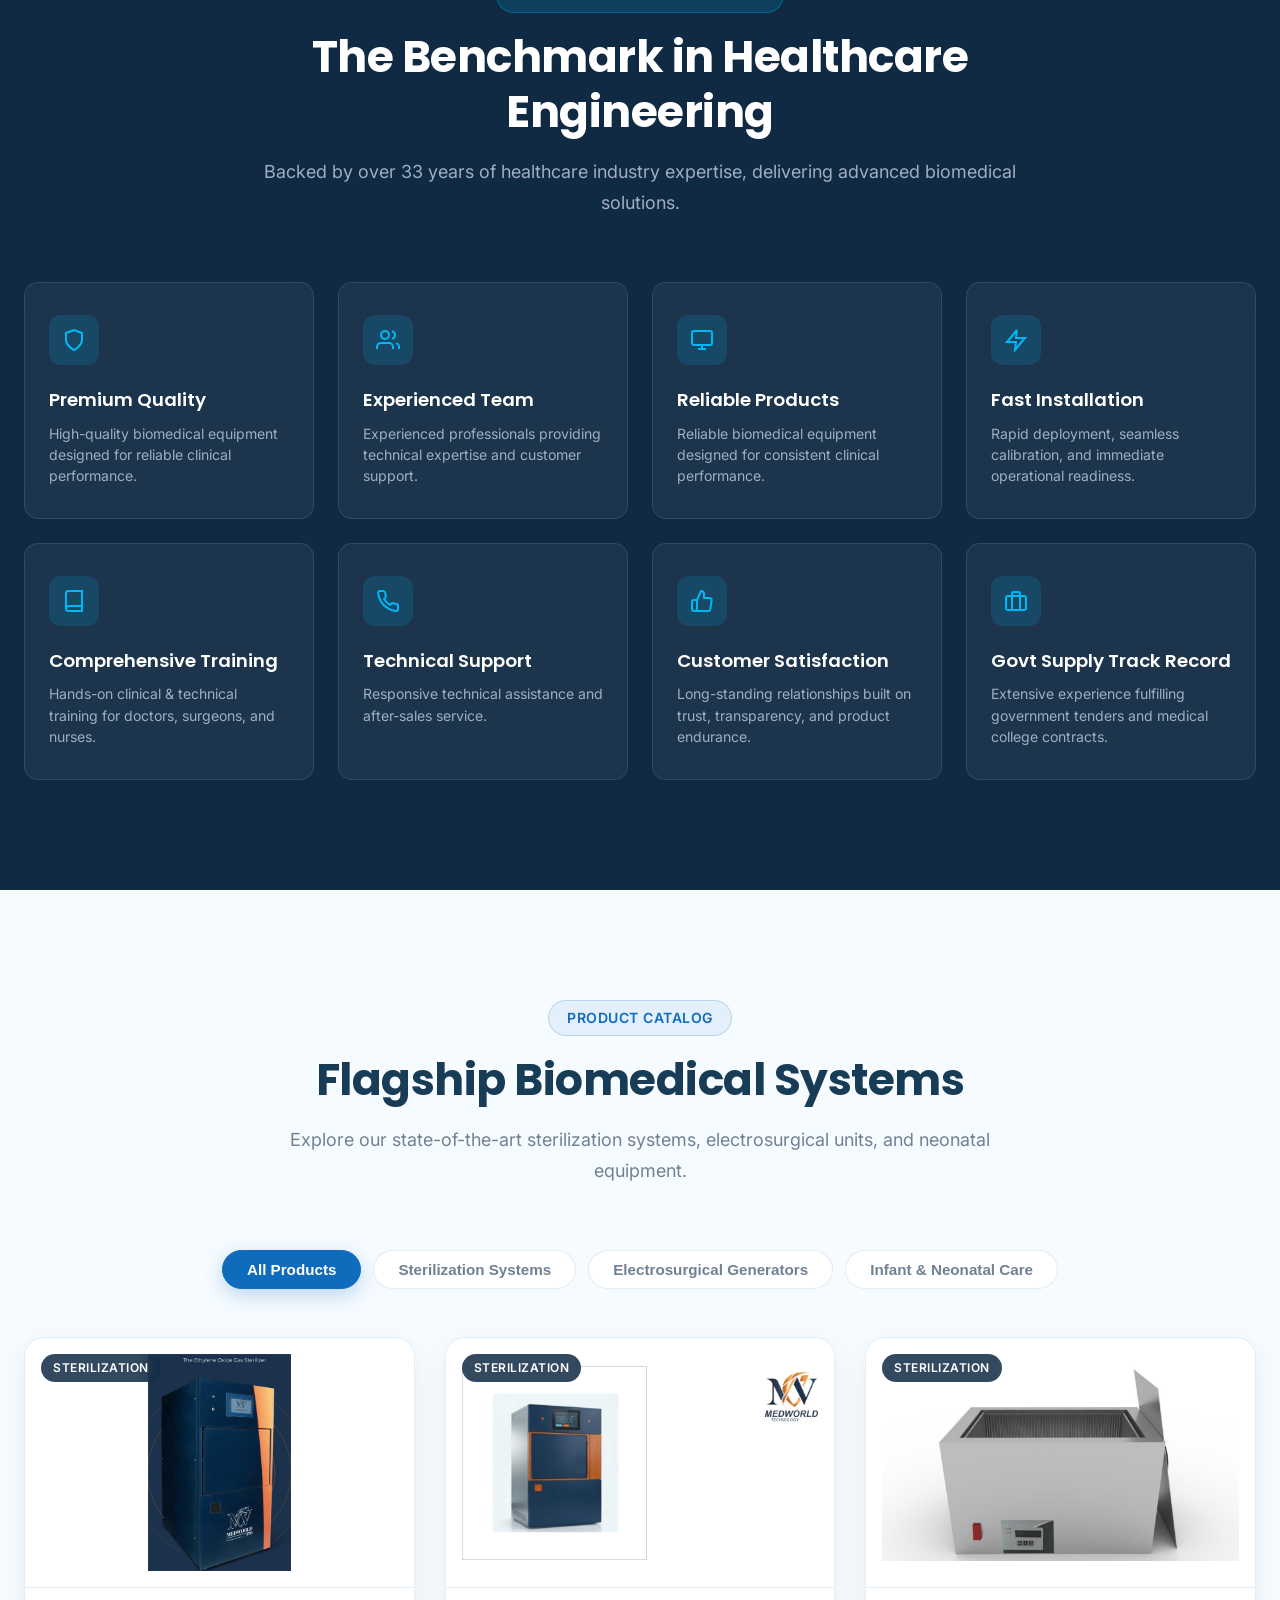
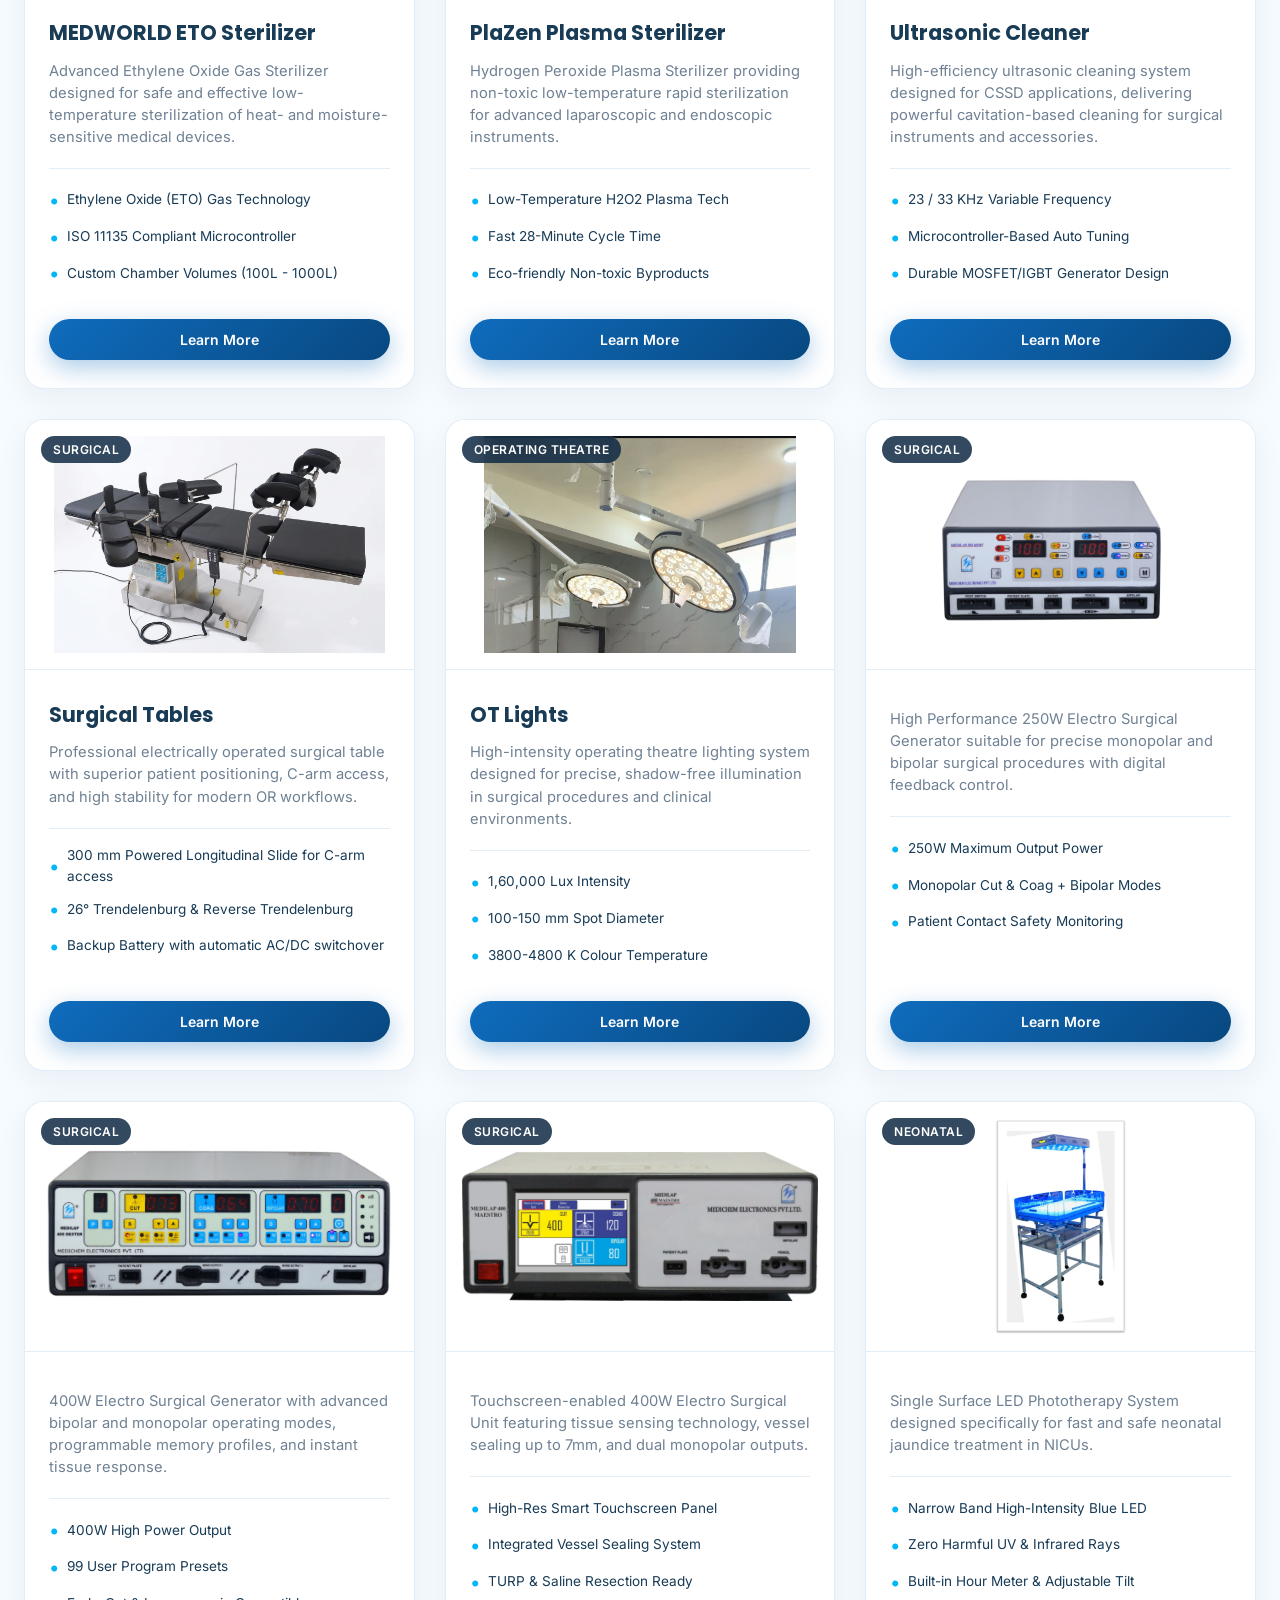
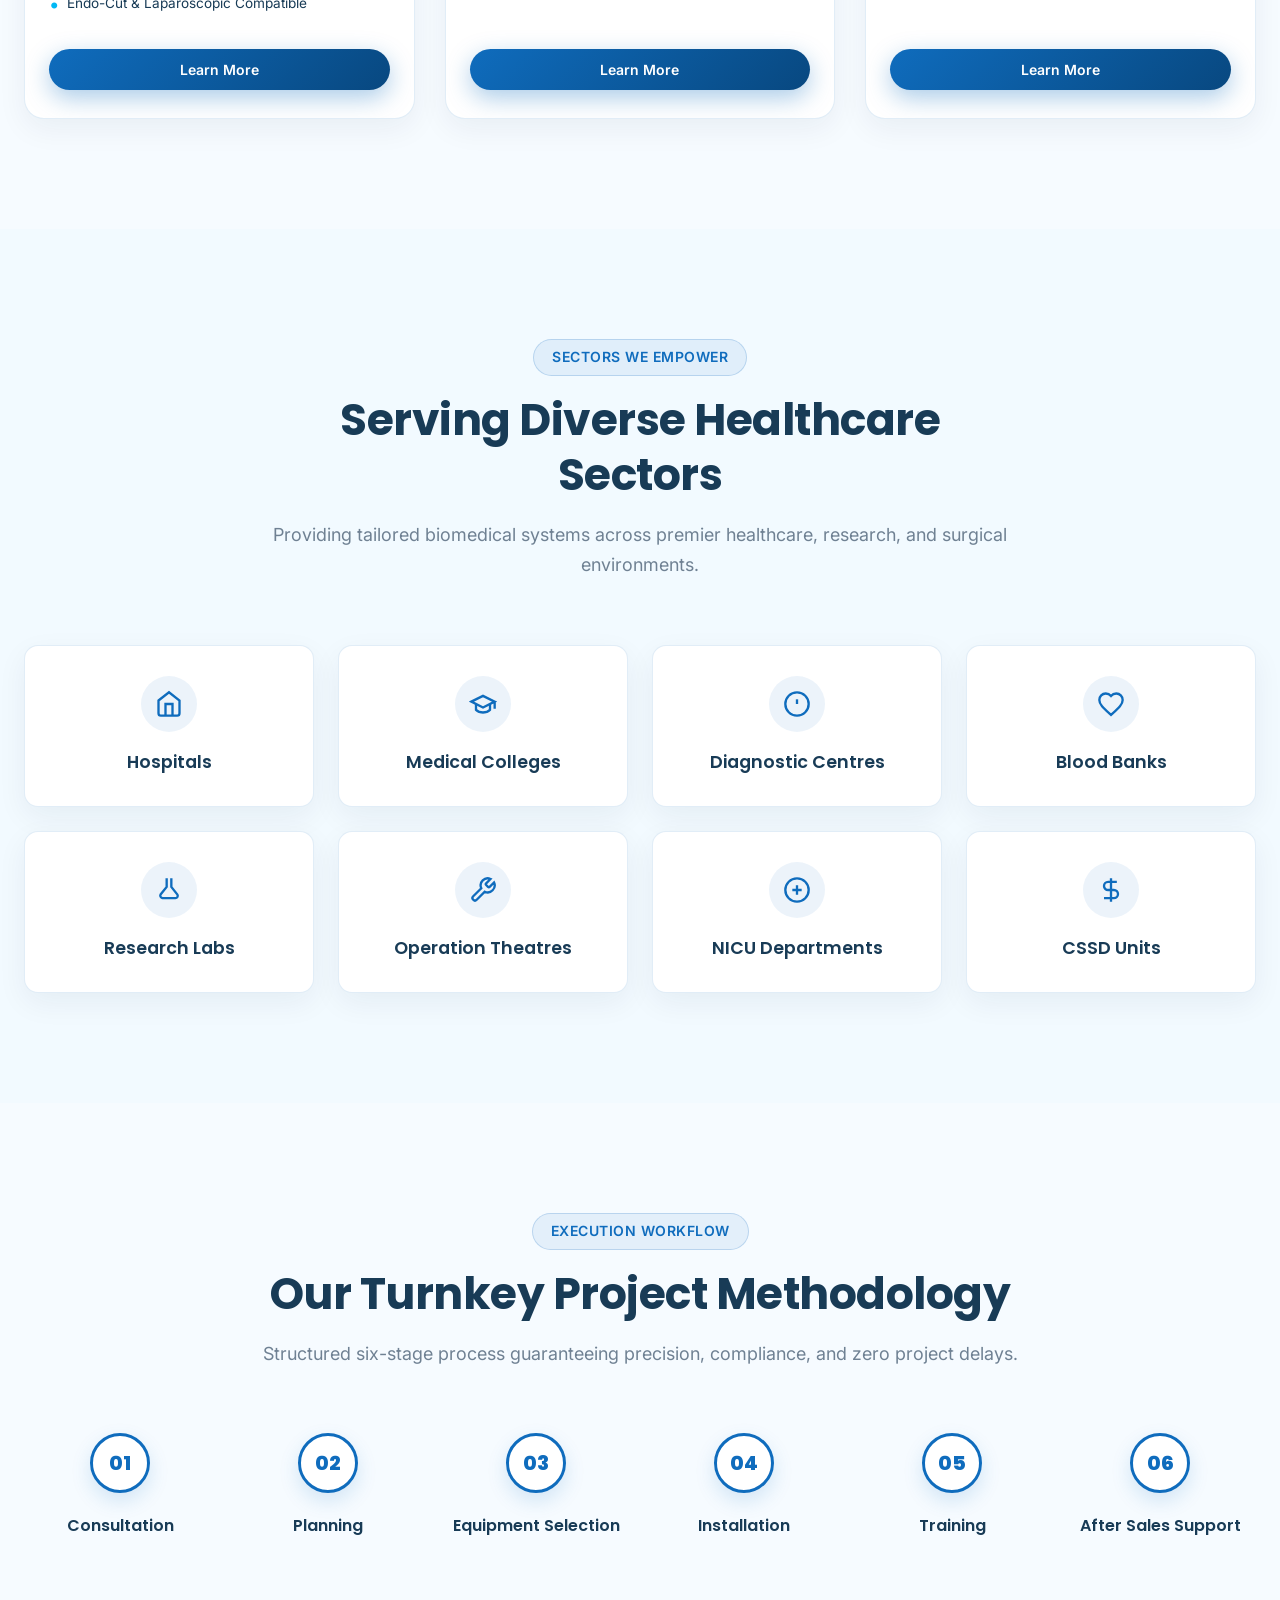
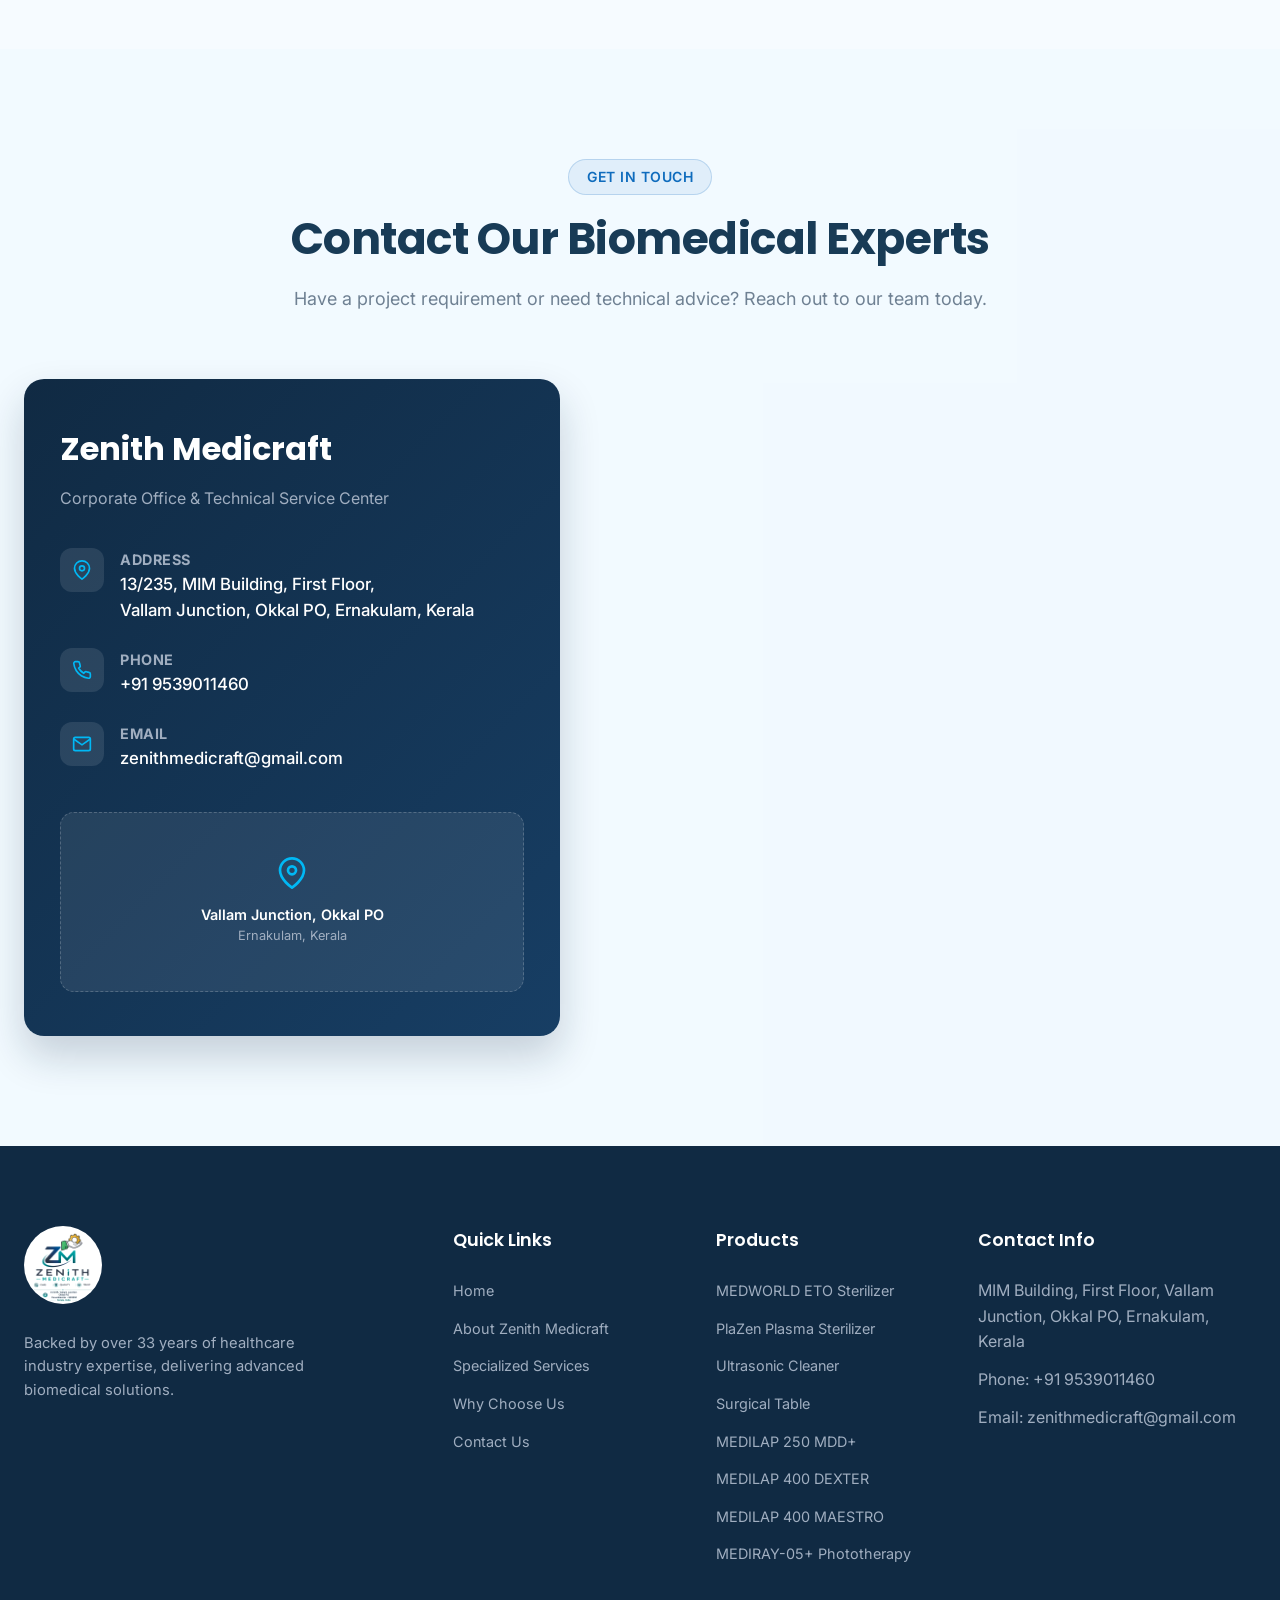
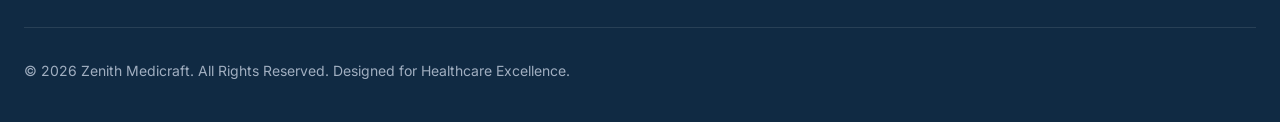
==== commit c1b4052d: "final commit" ====
--- a/index.html
+++ b/index.html
@@ -28,7 +28,7 @@
   <link rel="stylesheet" href="css/responsive.css">
 
   <!-- Favicon -->
-  <link rel="icon" type="image/svg+xml" href="data:image/svg+xml,<svg xmlns='http://www.w3.org/2000/svg' viewBox='0 0 24 24' fill='%230F6CBD'><path d='M19 10.5h-5.5V5c0-.83-.67-1.5-1.5-1.5s-1.5.67-1.5 1.5v5.5H5c-.83 0-1.5.67-1.5 1.5s.67 1.5 1.5 1.5h5.5V19c0 .83.67 1.5 1.5 1.5s1.5-.67 1.5-1.5v-5.5H19c.83 0 1.5-.67 1.5-1.5s-.67-1.5-1.5-1.5z'/></svg>">
+  <link rel="icon" type="image/png" href="images/logo-zenith-circle.png">
 
   <!-- Schema.org Structured Data -->
   <script type="application/ld+json">
--- a/css/style.css
+++ b/css/style.css
@@ -357,9 +357,9 @@
   object-fit: cover;
   object-position: center center;
   border-radius: 50%;
-  border: 3px solid rgba(255, 255, 255, 0.9);
-  box-shadow: 0 10px 24px rgba(15, 108, 189, 0.18);
-  background: #ffffff;
+  background: transparent;
+  border: none;
+  box-shadow: none;
   filter: saturate(1.08) contrast(1.08);
 }
 
@@ -611,6 +611,17 @@
   font-size: 0.9rem;
   font-weight: 600;
   margin-bottom: 24px;
+}
+
+.hero-badge-logo {
+  width: 28px;
+  height: 28px;
+  border-radius: 50%;
+  object-fit: cover;
+  object-position: center;
+  background: #ffffff;
+  border: 2px solid rgba(255, 255, 255, 0.9);
+  box-shadow: 0 4px 12px rgba(15, 108, 189, 0.12);
 }
 
 .hero-badge-pulse {
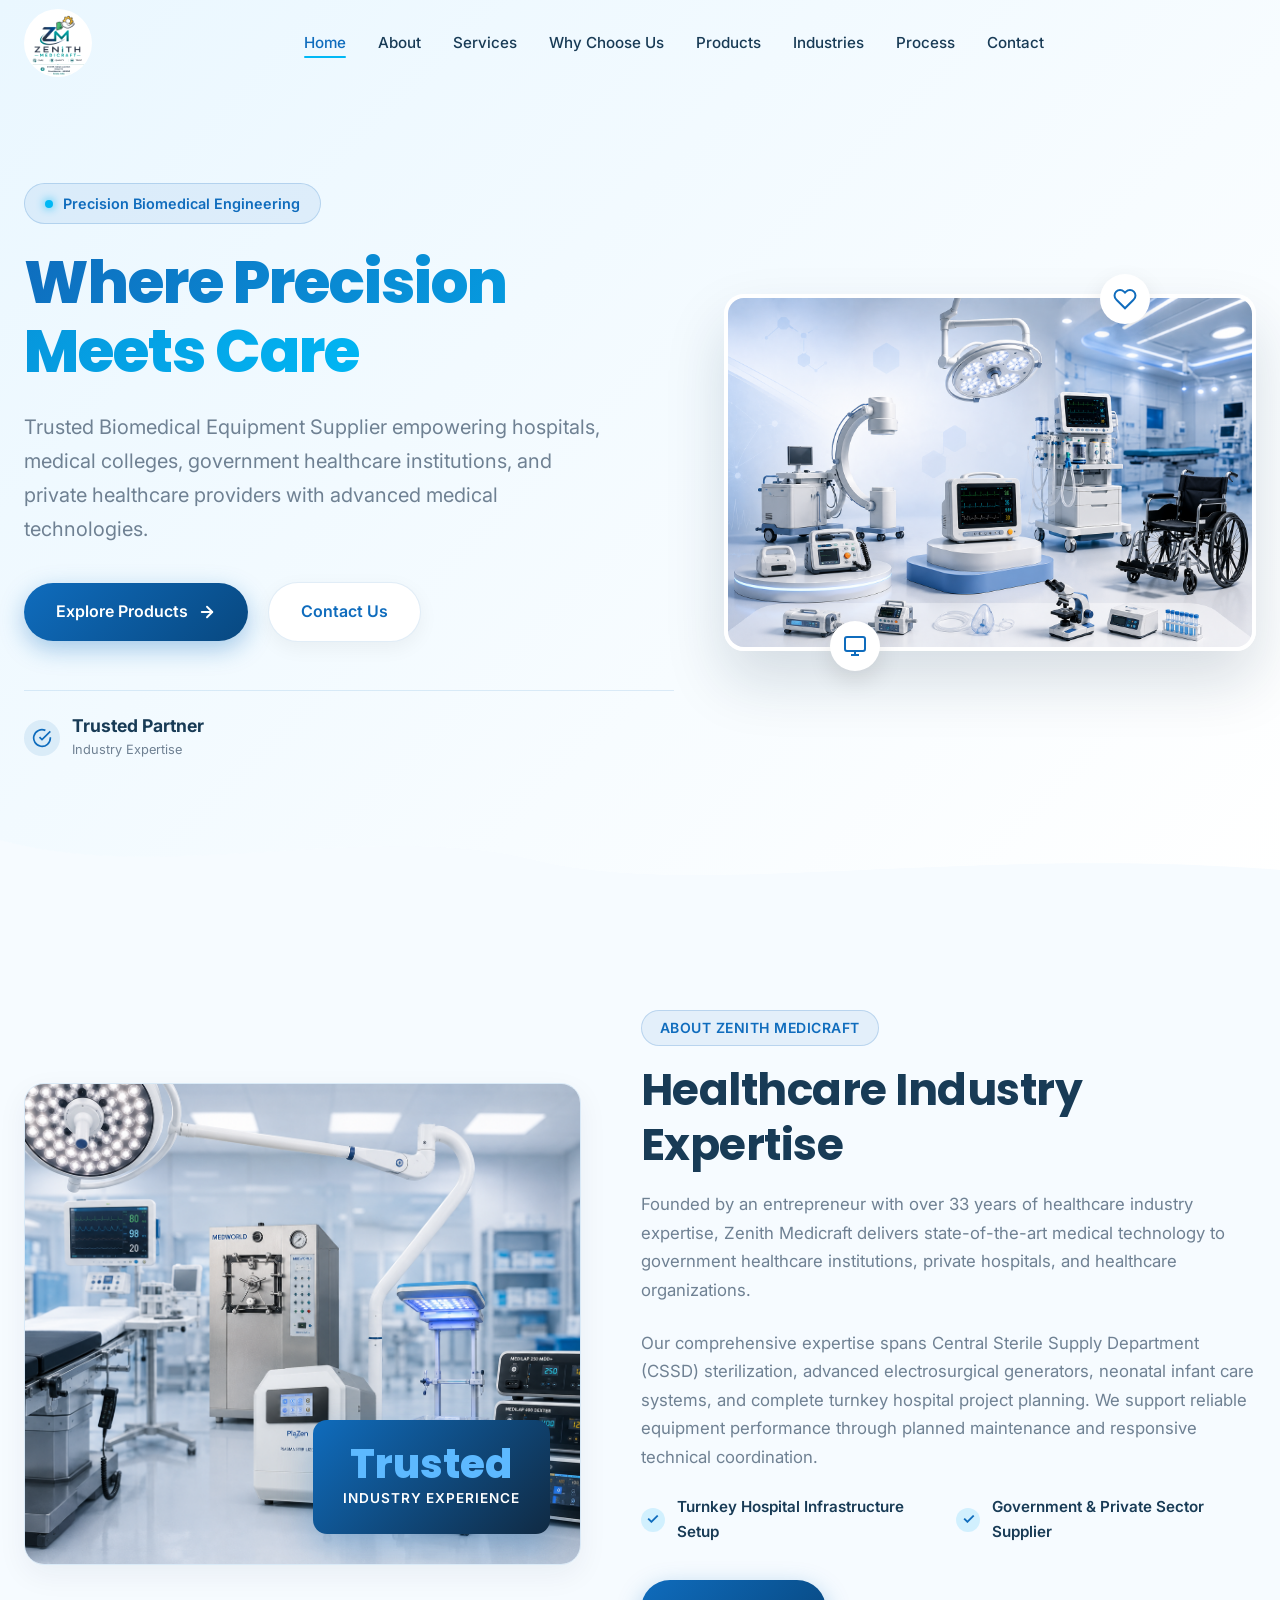
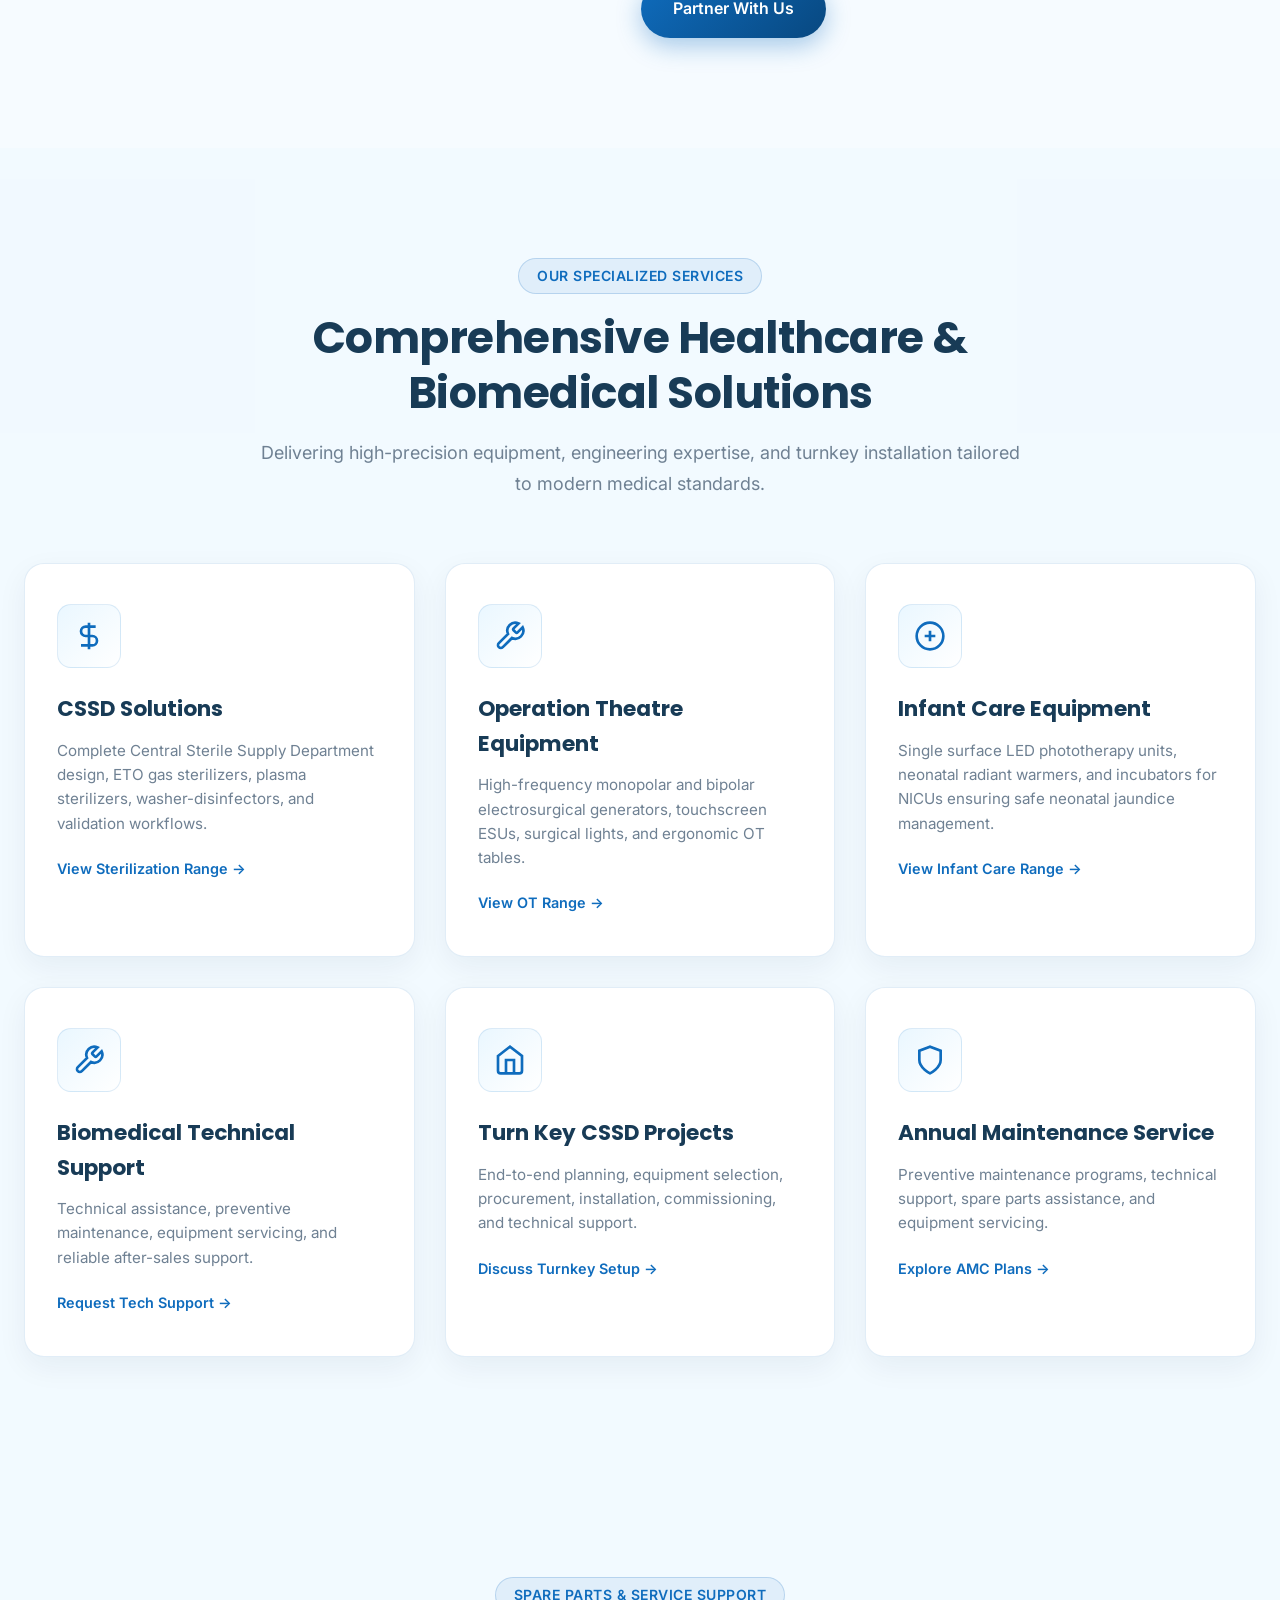
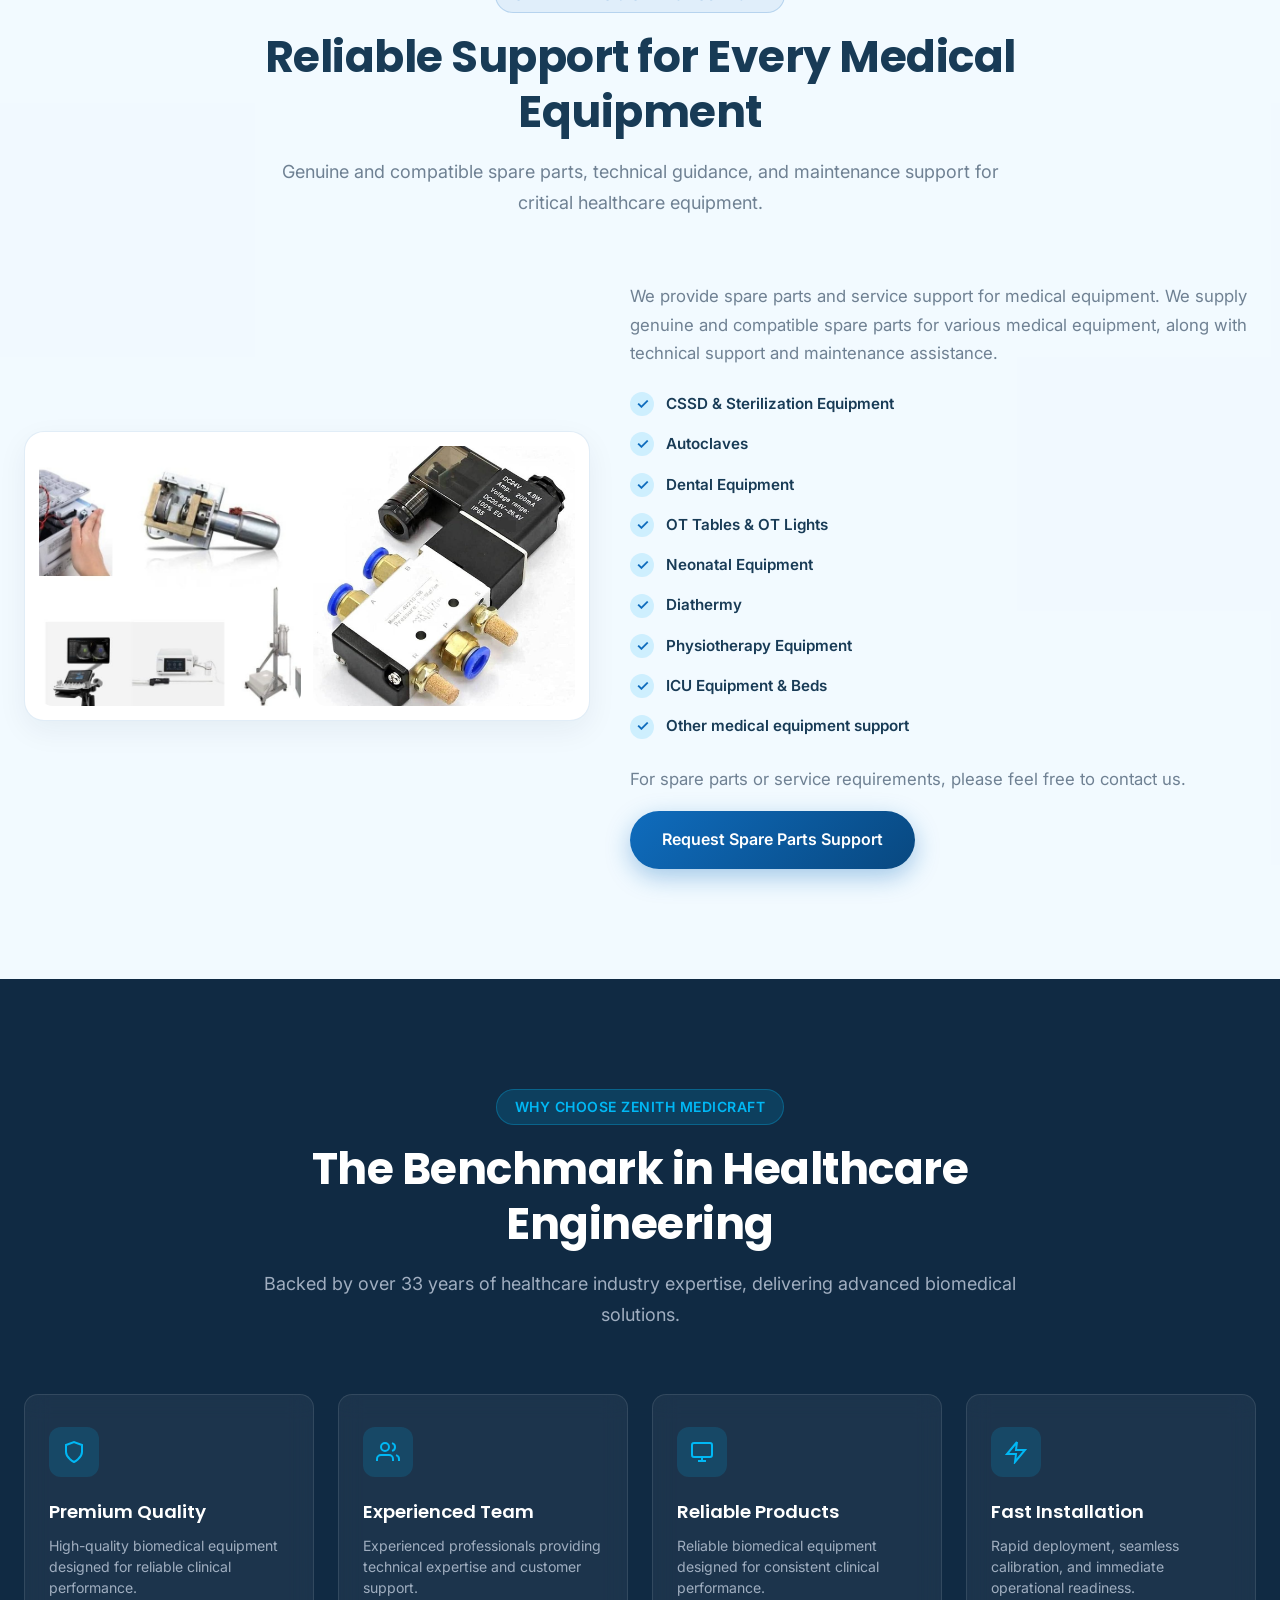
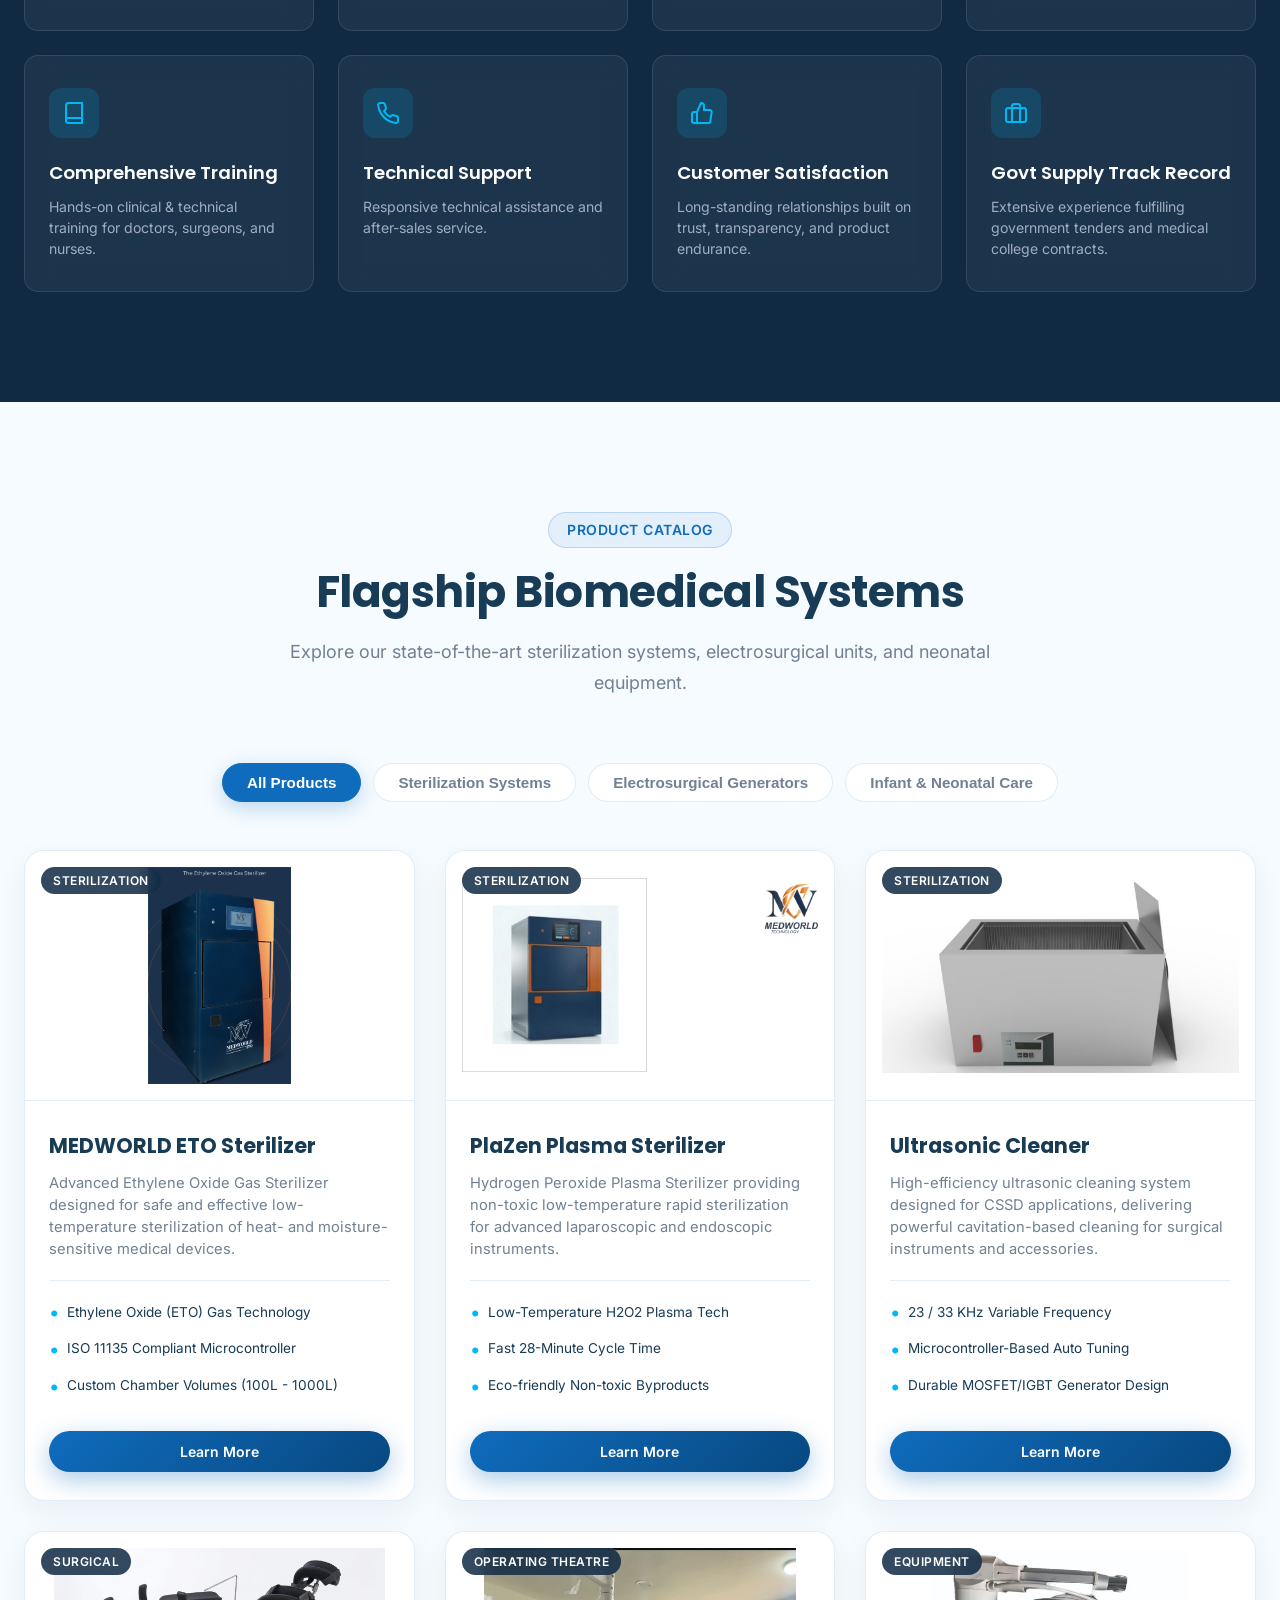
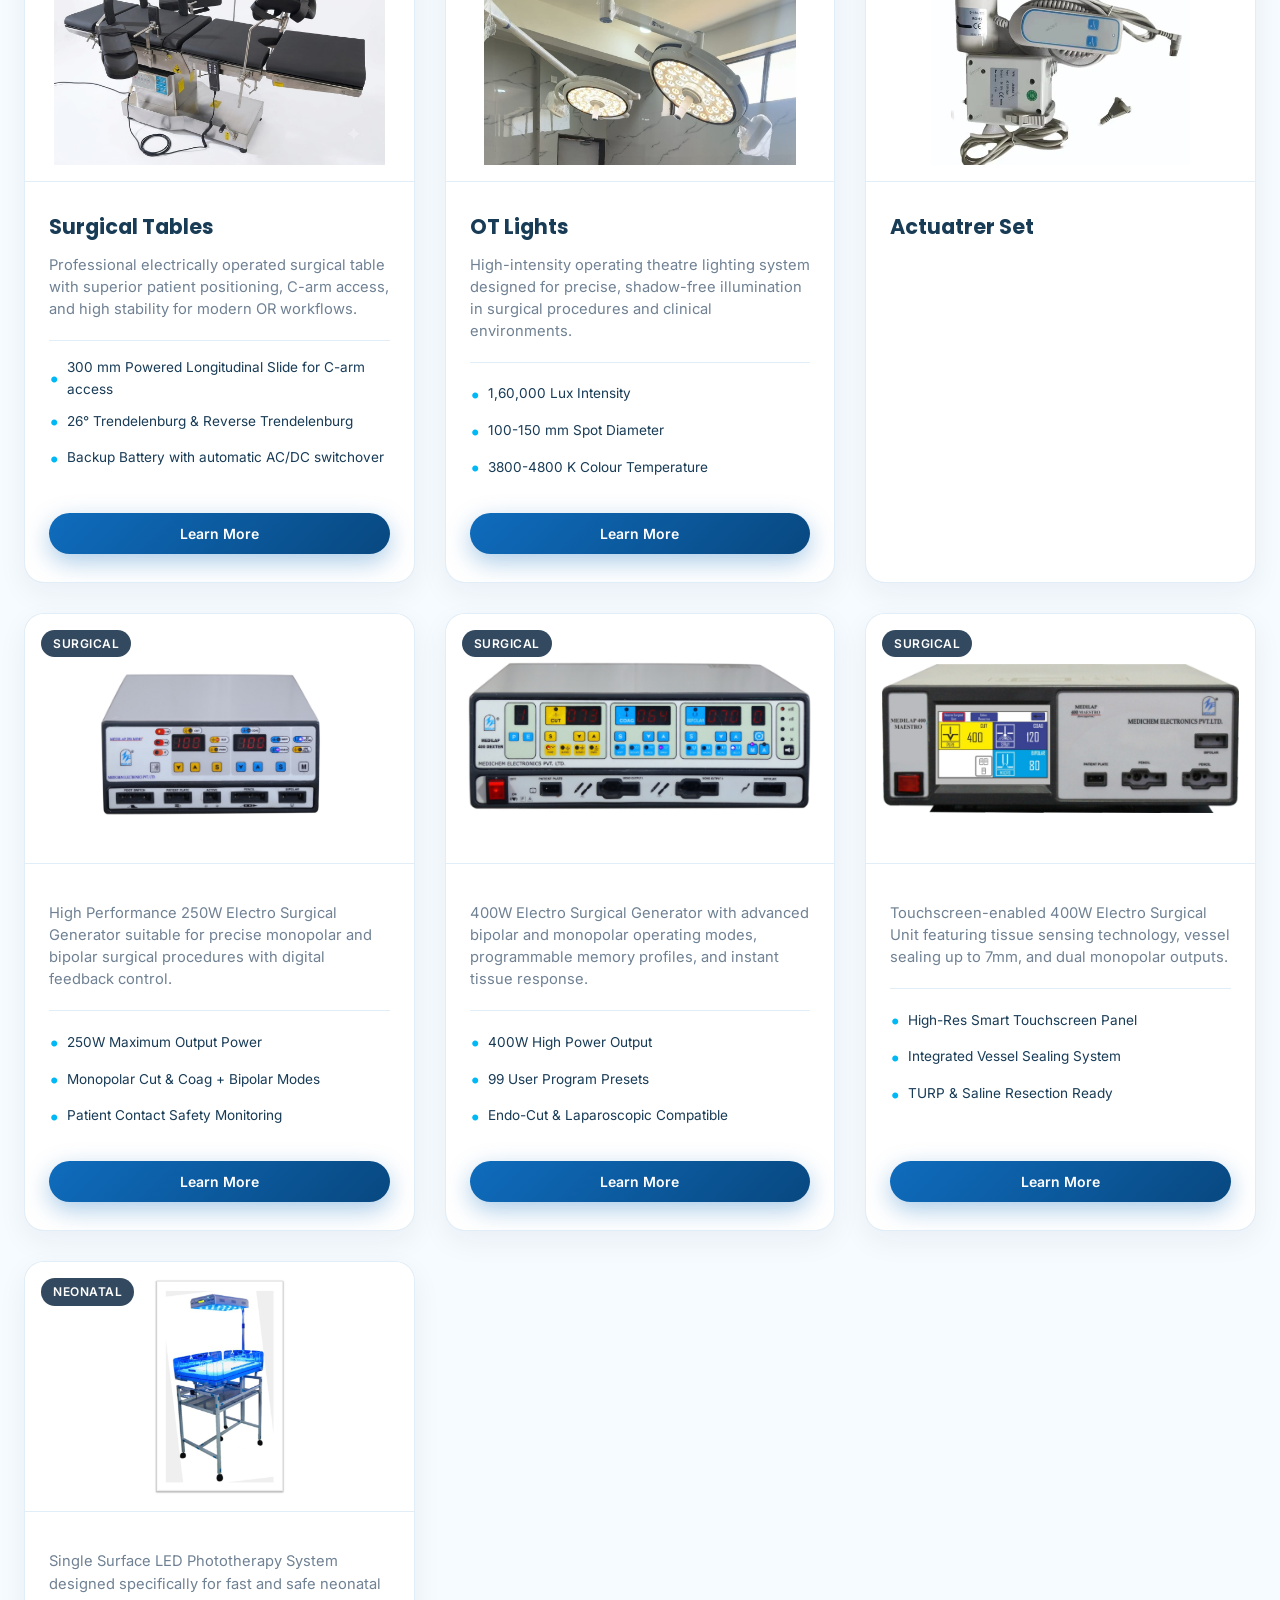
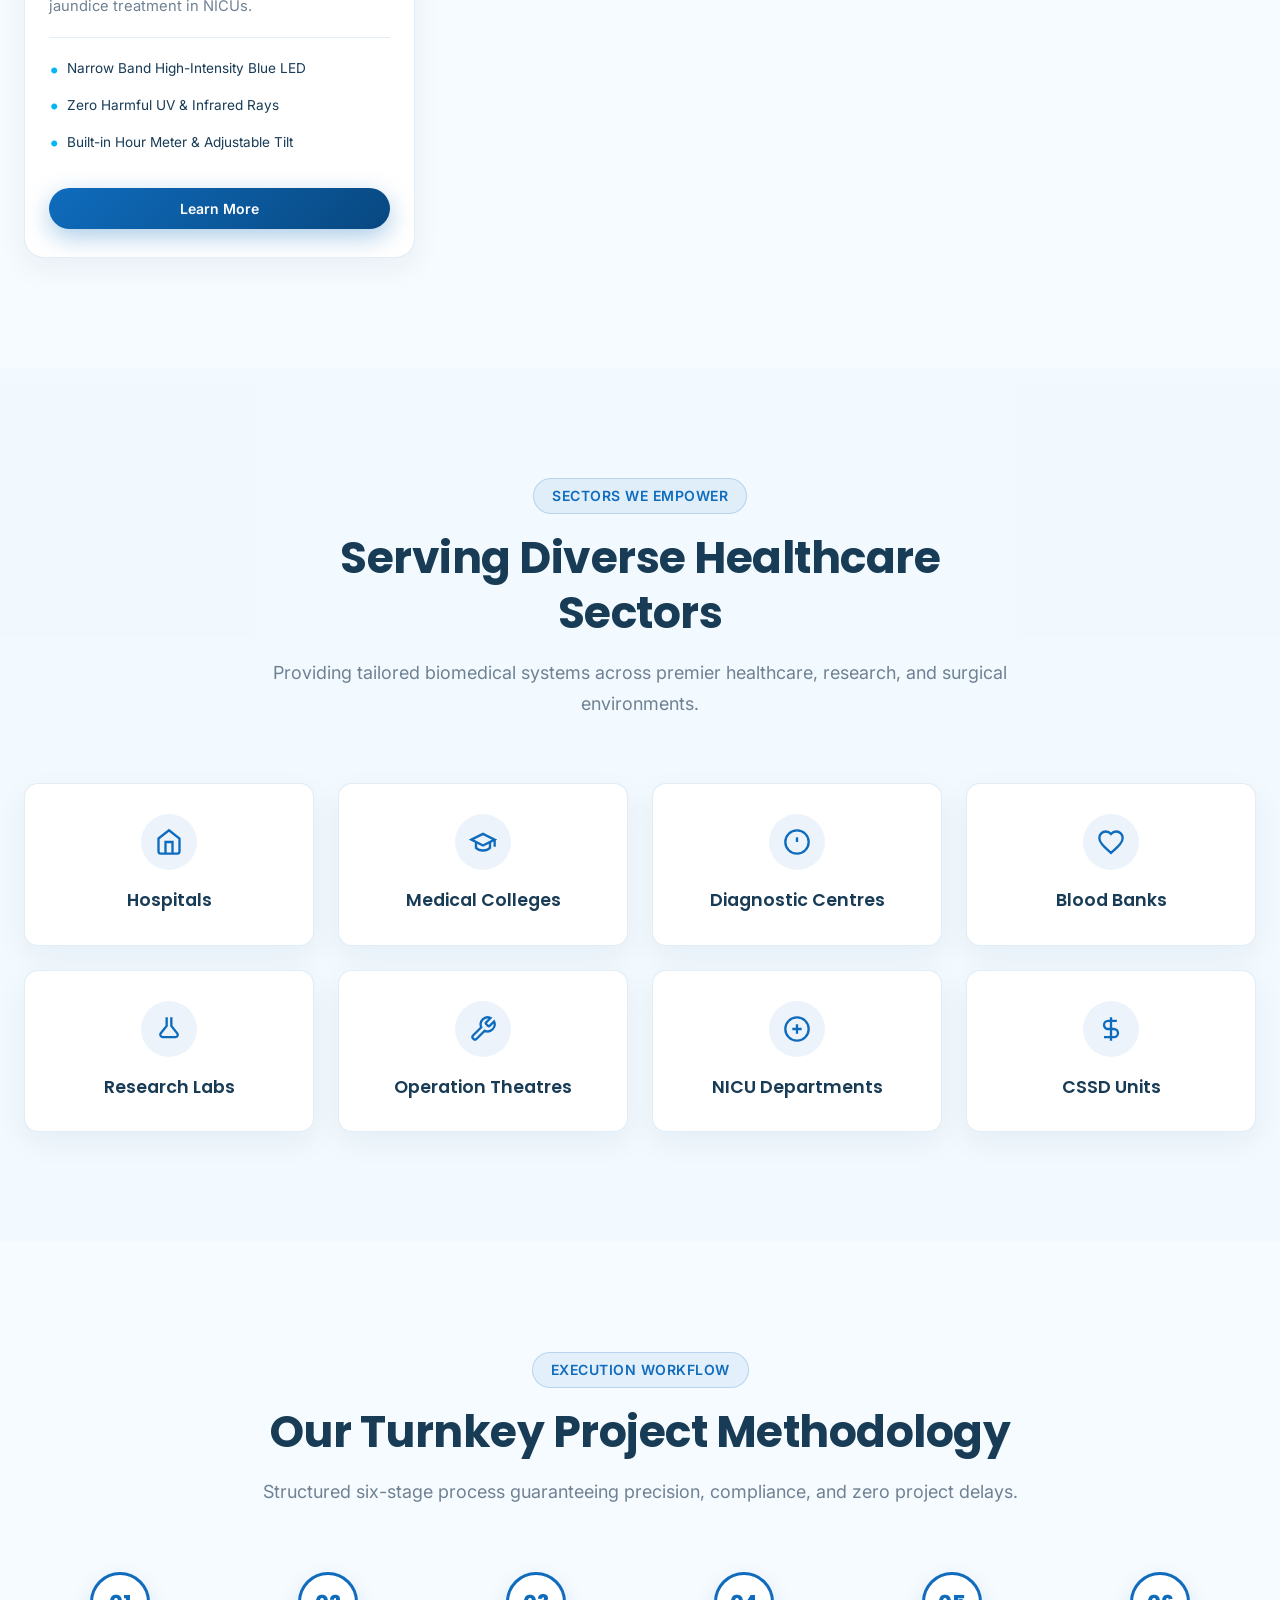
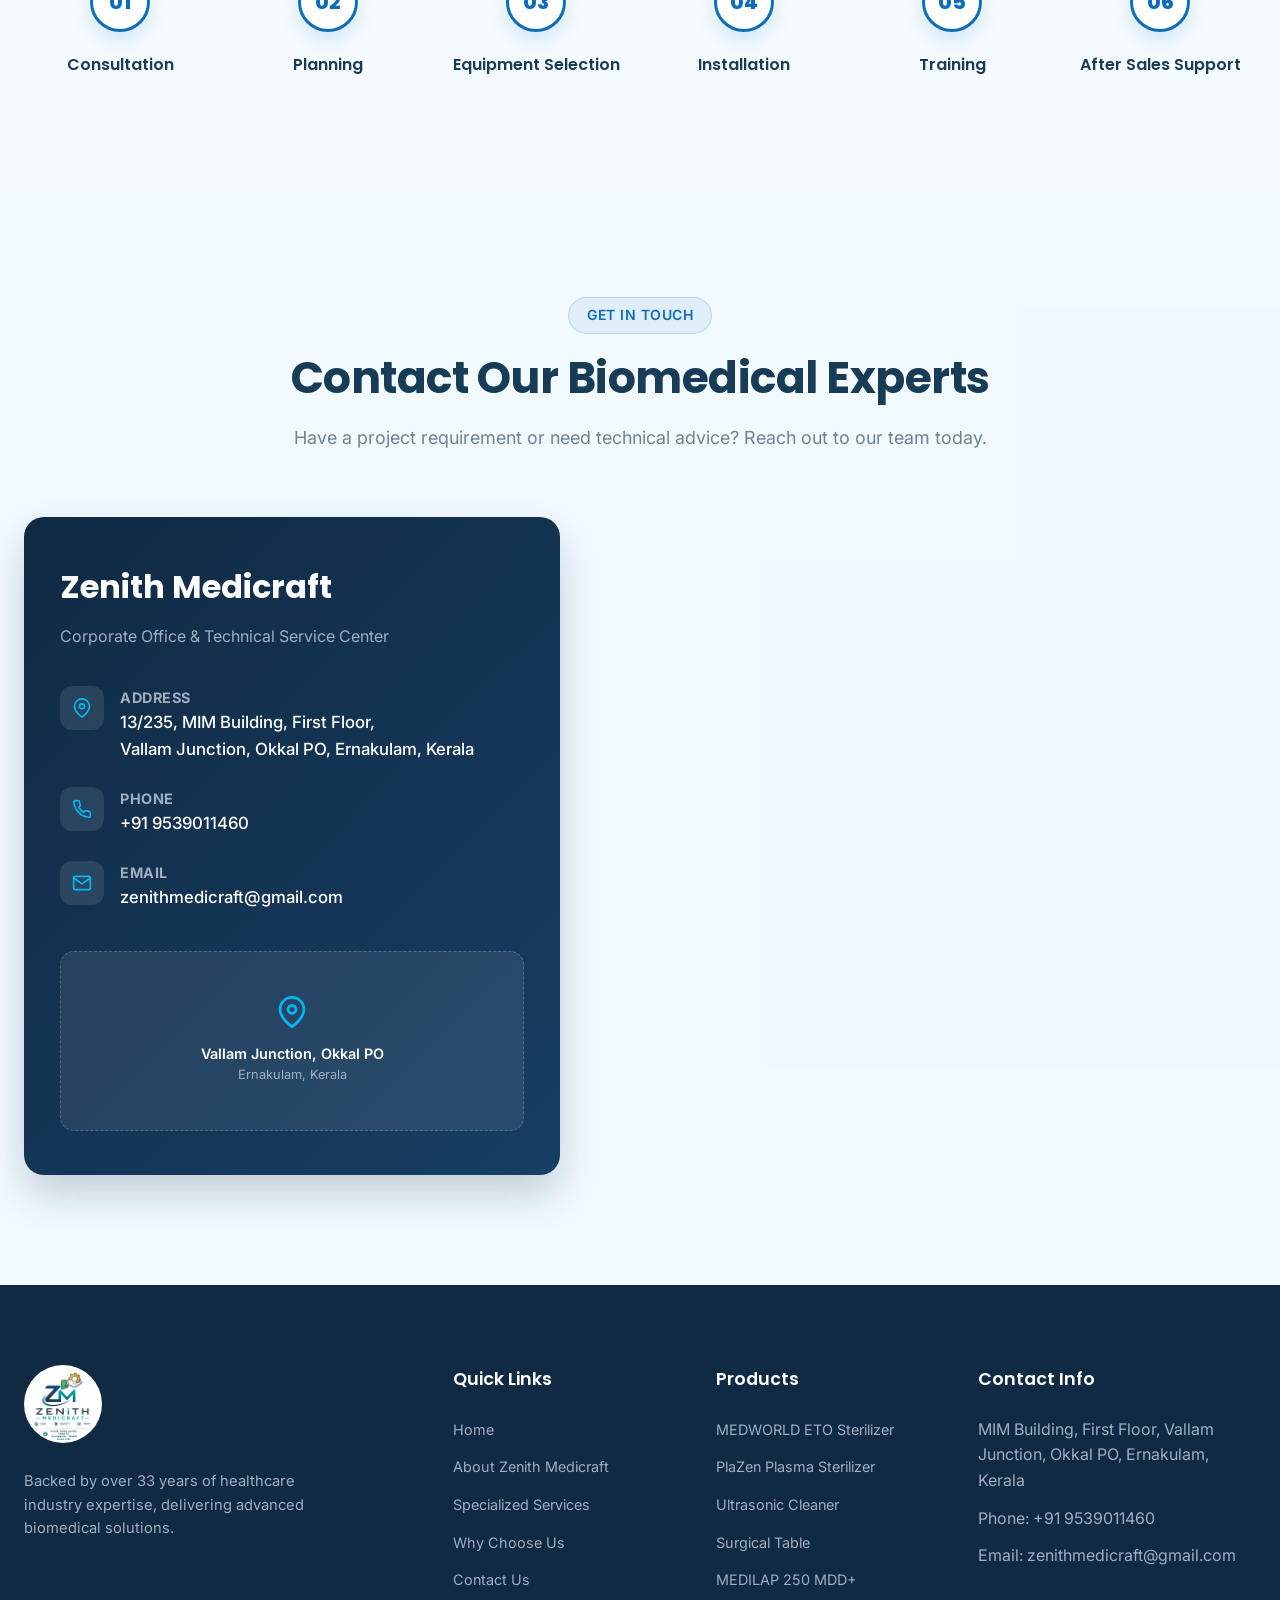
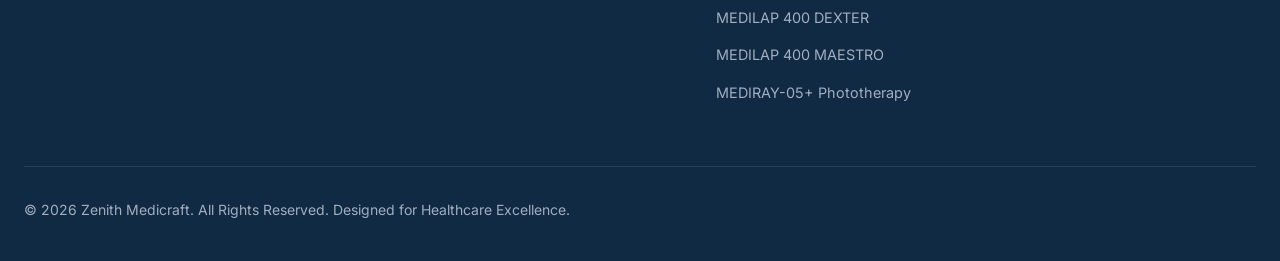
==== commit 3906f9f8: "final commit" ====
--- a/index.html
+++ b/index.html
@@ -37,7 +37,7 @@
     "@type": "MedicalBusiness",
     "name": "Zenith Medicraft",
     "description": "Trusted Biomedical Equipment Supplier & Healthcare Solutions Partner",
-    "url": "https://zenithmedicraft.com",
+    "url": "https://zenithmedicraft.netlify.app",
     "telephone": "+919539011460",
     "email": "zenithmedicraft@gmail.com",
     "address": {
@@ -142,6 +142,11 @@
               </div>
               <div class="trust-text">
                 <strong>Trusted Partner</strong>
+
+
+
+
+
                 <span>Industry Expertise</span>
               </div>
             </div>
@@ -284,6 +289,50 @@
       </div>
     </section>
 
+    <!-- SPARE PARTS & SERVICE SUPPORT SECTION -->
+    <section id="spare-parts" class="section-padding" style="background: rgba(234, 247, 255, 0.4);">
+      <div class="container">
+        <div class="section-header reveal-fade-up">
+          <div class="section-badge">Spare Parts & Service Support</div>
+          <h2 class="section-title">Reliable Support for Every Medical Equipment</h2>
+          <p class="section-subtitle">Genuine and compatible spare parts, technical guidance, and maintenance support for critical healthcare equipment.</p>
+        </div>
+
+        <div class="about-grid" style="gap: 40px; align-items: center;">
+          <div class="about-image-column reveal-fade-right">
+            <div class="about-image-card" style="display: grid; grid-template-columns: 1fr 1fr; gap: 12px; padding: 14px; background: #ffffff;">
+              <img src="images/spare-parts.jpg" alt="Medical spare parts support" loading="lazy" style="width: 100%; height: 260px; object-fit: cover; border-radius: 14px;">
+              <img src="images/spare-parts2.jpg" alt="Medical equipment service support" loading="lazy" style="width: 100%; height: 260px; object-fit: cover; border-radius: 14px;">
+            </div>
+          </div>
+
+          <div class="about-content-column reveal-fade-left">
+            <p class="about-text">
+              We provide spare parts and service support for medical equipment. We supply genuine and compatible spare parts for various medical equipment, along with technical support and maintenance assistance.
+            </p>
+
+            <ul class="about-features-list" style="grid-template-columns: 1fr; margin-bottom: 26px;">
+              <li class="about-feature-item"><div class="feature-check-icon">✓</div> CSSD &amp; Sterilization Equipment</li>
+              <li class="about-feature-item"><div class="feature-check-icon">✓</div> Autoclaves</li>
+              <li class="about-feature-item"><div class="feature-check-icon">✓</div> Dental Equipment</li>
+              <li class="about-feature-item"><div class="feature-check-icon">✓</div> OT Tables &amp; OT Lights</li>
+              <li class="about-feature-item"><div class="feature-check-icon">✓</div> Neonatal Equipment</li>
+              <li class="about-feature-item"><div class="feature-check-icon">✓</div> Diathermy</li>
+              <li class="about-feature-item"><div class="feature-check-icon">✓</div> Physiotherapy Equipment</li>
+              <li class="about-feature-item"><div class="feature-check-icon">✓</div> ICU Equipment &amp; Beds</li>
+              <li class="about-feature-item"><div class="feature-check-icon">✓</div> Other medical equipment support</li>
+            </ul>
+
+            <p class="about-text" style="margin-bottom: 18px;">
+              For spare parts or service requirements, please feel free to contact us.
+            </p>
+
+            <a href="#contact" class="btn btn-primary">Request Spare Parts Support</a>
+          </div>
+        </div>
+      </div>
+    </section>
+
     <!-- WHY CHOOSE US SECTION -->
     <section id="why-us" class="why-us-section section-padding">
       <div class="container">
@@ -479,6 +528,16 @@
               <div class="product-actions">
                 <button class="btn btn-primary btn-learn-more" data-product-id="9">Learn More</button>
               </div>
+            </div>
+          </article>
+
+          <article class="product-card reveal-fade-up delay-300" data-category="surgical">
+            <div class="product-image-wrap">
+              <span class="product-tag">Equipment</span>
+              <img src="images/actuatrer-set.WEBP" alt="Actuatrer Set" loading="lazy" width="400" height="240">
+            </div>
+            <div class="product-content">
+              <h3 class="product-title">Actuatrer Set</h3>
             </div>
           </article>
 
--- a/css/responsive.css
+++ b/css/responsive.css
@@ -106,6 +106,31 @@
 
 /* Mobile (Max Width 768px) */
 @media (max-width: 768px) {
+  :root {
+    --header-height: 72px;
+  }
+
+  .container {
+    padding: 0 18px;
+  }
+
+  .navbar {
+    height: var(--header-height);
+  }
+
+  .nav-container {
+    padding: 0 8px;
+  }
+
+  .nav-logo {
+    max-width: 62px;
+  }
+
+  .brand-logo-image {
+    width: 52px;
+    height: 52px;
+  }
+
   .section-padding {
     padding: 70px 0;
   }
@@ -114,8 +139,44 @@
     font-size: 2.1rem;
   }
 
+  .hero {
+    min-height: auto;
+    padding-top: calc(var(--header-height) + 30px);
+    padding-bottom: 54px;
+  }
+
+  .hero-grid {
+    gap: 28px;
+  }
+
   .hero-title {
     font-size: 2.4rem;
+    line-height: 1.08;
+    margin-bottom: 18px;
+  }
+
+  .hero-subtitle {
+    font-size: 1.08rem;
+    margin-bottom: 28px;
+  }
+
+  .hero-actions {
+    gap: 12px;
+    margin-bottom: 28px;
+  }
+
+  .hero-actions .btn {
+    padding: 14px 22px;
+    font-size: 0.92rem;
+  }
+
+  .hero-badge {
+    padding: 8px 14px;
+    font-size: 0.76rem;
+  }
+
+  .hero-image-wrapper {
+    max-width: 520px;
   }
 
   .services-grid {
@@ -171,13 +232,51 @@
 
 /* Small Mobile (Max Width 480px) */
 @media (max-width: 480px) {
+  :root {
+    --header-height: 68px;
+  }
+
+  .navbar {
+    padding: 0 4px;
+  }
+
+  .nav-container {
+    gap: 8px;
+  }
+
+  .nav-logo {
+    max-width: 50px;
+  }
+
+  .brand-logo-image {
+    width: 46px;
+    height: 46px;
+  }
+
+  .hero {
+    padding-top: calc(var(--header-height) + 24px);
+  }
+
   .hero-title {
     font-size: 2rem;
+    letter-spacing: -0.6px;
+  }
+
+  .hero-subtitle {
+    font-size: 1rem;
+    line-height: 1.6;
+  }
+
+  .hero-badge {
+    width: 100%;
+    justify-content: center;
+    text-align: center;
   }
 
   .hero-actions {
     flex-direction: column;
     width: 100%;
+    align-items: stretch;
   }
 
   .hero-actions .btn {
@@ -193,7 +292,7 @@
   }
 
   .floating-card {
-    display: none; /* Hide extra floaters on tiny screens to avoid overflow */
+    display: none;
   }
 
   .floating-svg-icon {
